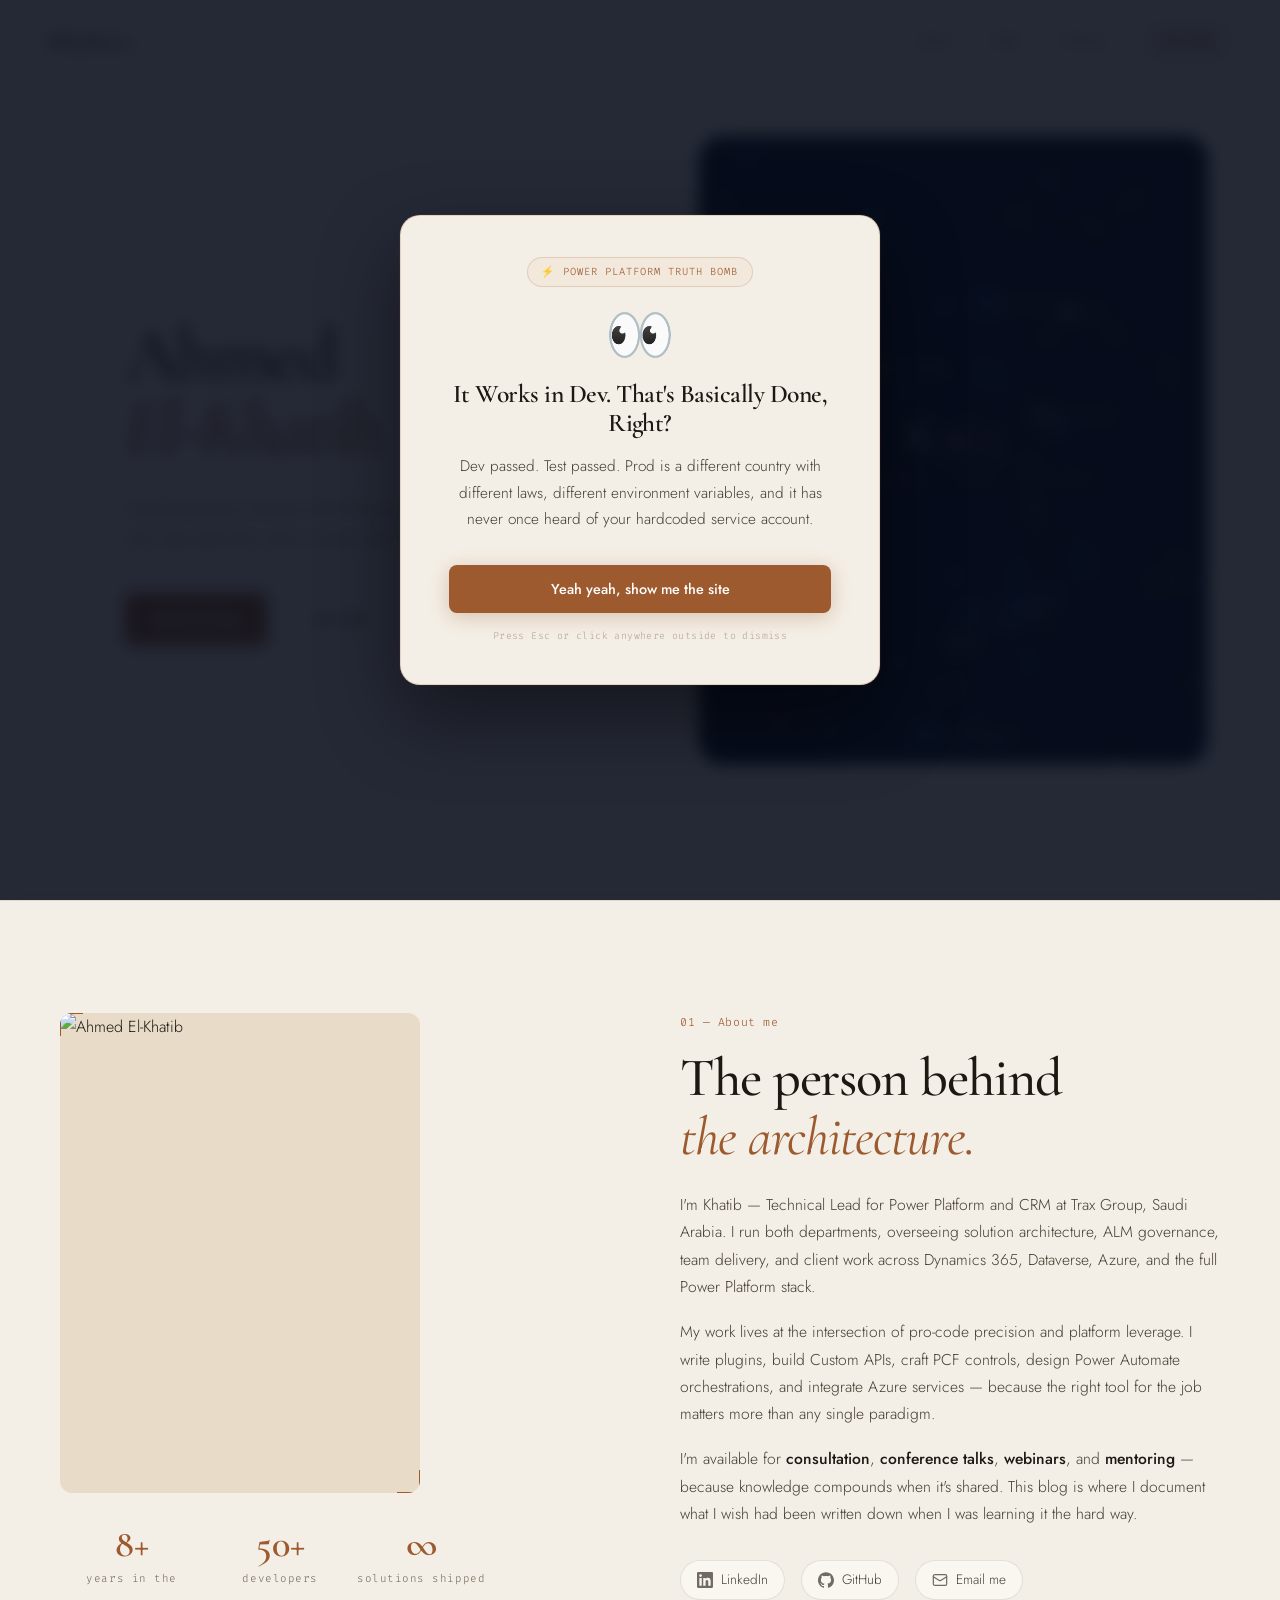
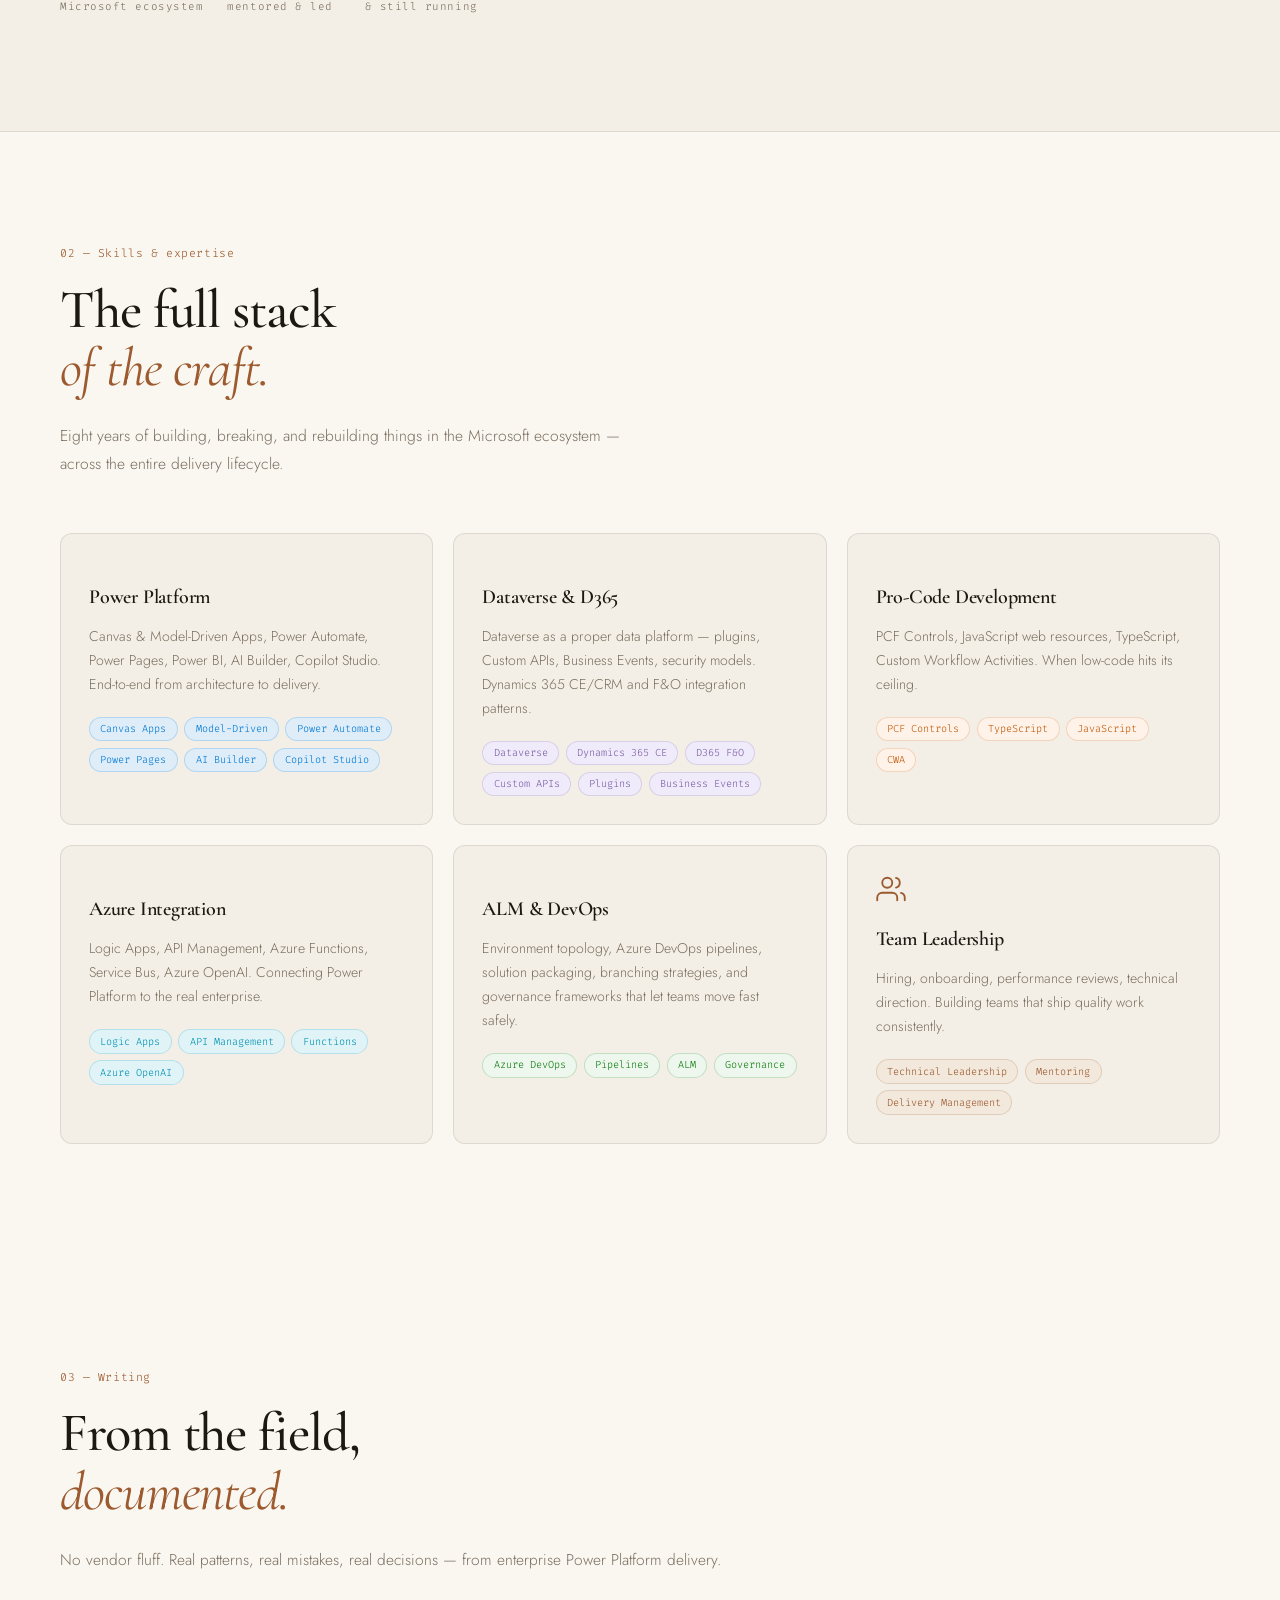
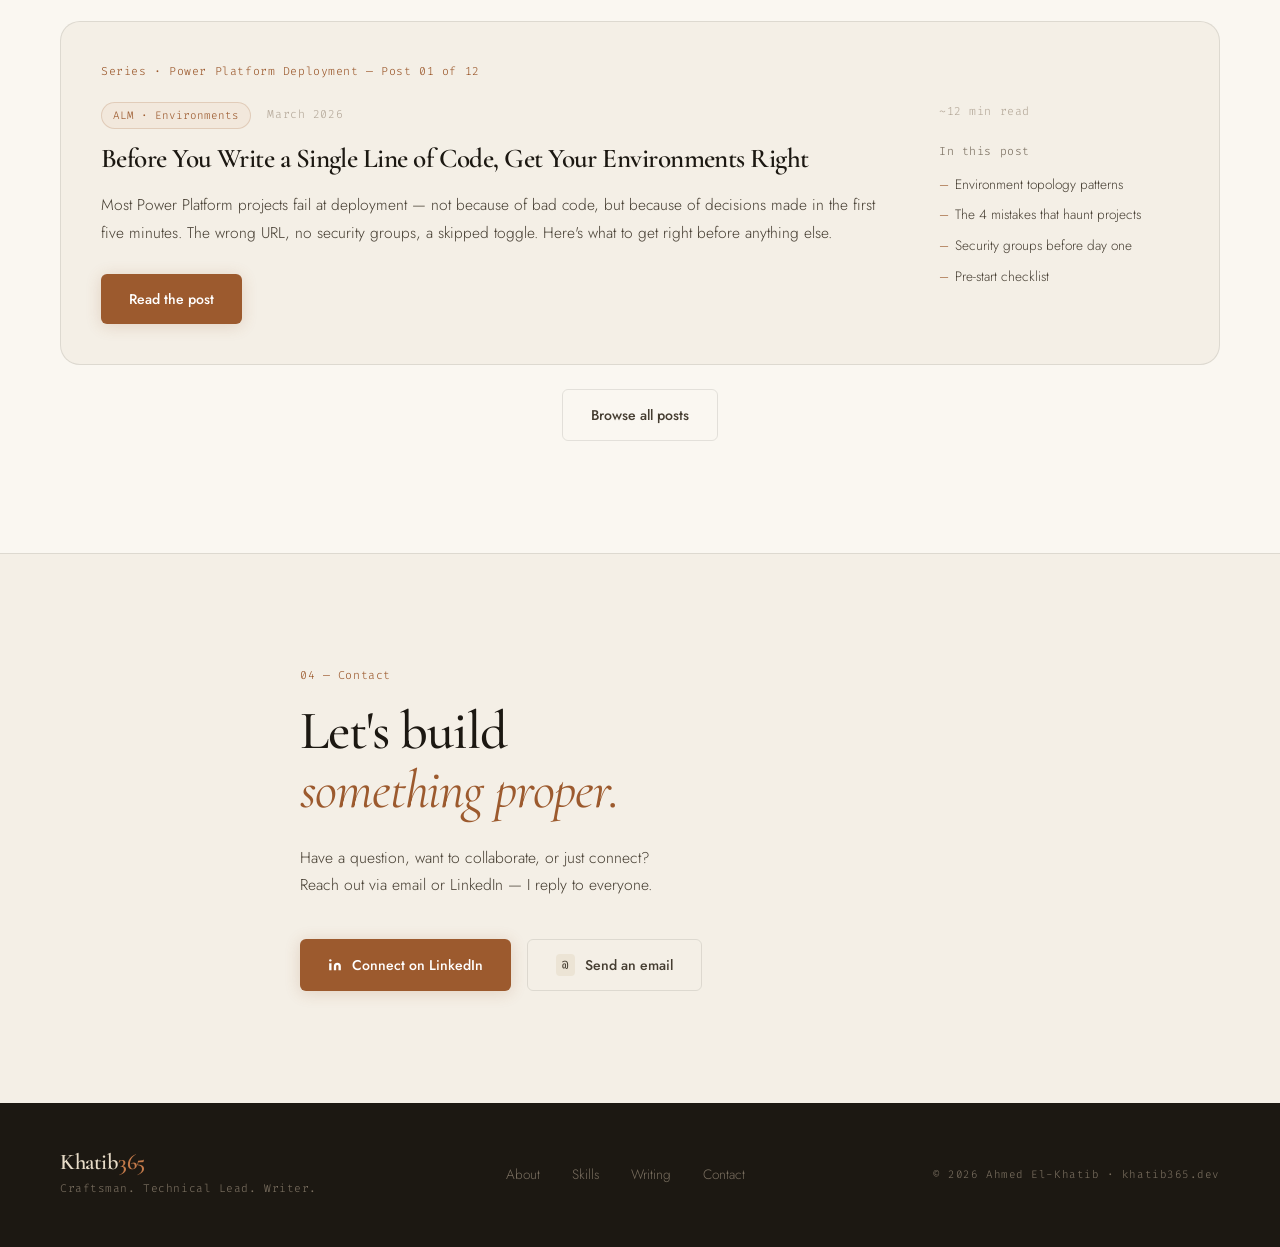
==== index.html @ d390538f "Add OG thumbnail meta tags and upgrade skill card icons to Simple Icons - Added Open Graph and Twitt" ====
<!DOCTYPE html>
<html lang="en">
<head>
  <meta charset="UTF-8" />
  <meta name="viewport" content="width=device-width, initial-scale=1.0" />
  <meta name="description" content="Khatib365 — Ahmed El-Khatib. Power Platform Technical Lead, consultant, conference speaker, and Microsoft ecosystem specialist." />
  <title>Khatib365 — Ahmed El-Khatib</title>
  <link rel="preconnect" href="https://fonts.googleapis.com" />
  <link rel="preconnect" href="https://fonts.gstatic.com" crossorigin />
  <link href="https://fonts.googleapis.com/css2?family=Cormorant+Garamond:ital,wght@0,400;0,500;0,600;1,400;1,600&family=Jost:wght@300;400;500&family=Fira+Code:wght@400;500&display=swap" rel="stylesheet" />
  <link rel="stylesheet" href="css/style.css" />
  <link rel="icon" type="image/svg+xml" href="assets/favicon.svg" />
  <!-- Simple Icons font for skill card icons -->
  <link rel="stylesheet" href="https://cdn.jsdelivr.net/npm/simple-icons-font@13/font/simple-icons.min.css" />
  <!-- Open Graph / Social share thumbnail -->
  <meta property="og:title" content="Khatib365 — Ahmed El-Khatib" />
  <meta property="og:description" content="Power Platform Technical Lead, consultant, conference speaker, and Microsoft ecosystem specialist." />
  <meta property="og:image" content="https://ahmedelkhatib7.github.io/assets/thumbnail.png" />
  <meta property="og:url" content="https://ahmedelkhatib7.github.io" />
  <meta property="og:type" content="website" />
  <meta name="twitter:card" content="summary_large_image" />
  <meta name="twitter:image" content="https://ahmedelkhatib7.github.io/assets/thumbnail.png" />
</head>
<body>

  <!-- ═══ NAV ═══ -->
  <nav class="nav" id="nav">
    <a href="#hero" class="nav-brand">
      <span class="brand-khatib">Khatib</span><span class="brand-365">365</span>
    </a>
    <button class="nav-toggle" id="navToggle" aria-label="Toggle menu">
      <span></span><span></span><span></span>
    </button>
    <div class="nav-links" id="navLinks">
      <a href="#about"   class="nav-link">About</a>
      <a href="#skills"  class="nav-link">Skills</a>
      <a href="blog/index.html" class="nav-link">Writing</a>
      <a href="#contact" class="nav-link nav-link--cta">Let's talk</a>
    </div>
  </nav>

  <!-- ═══ HERO — split layout ═══ -->
  <section class="hero" id="hero">

    <!-- LEFT: warm parchment text panel -->
    <div class="hero-left">
      <div class="hero-left-inner">
        <h1 class="hero-name">Ahmed<br /><em>El-Khatib.</em></h1>
        <p class="hero-tagline">
          I build enterprise solutions that hold up under pressure —<br />
          and I document the craft so others don't have to guess.
        </p>
        <div class="hero-ctas">
          <a href="blog/index.html" class="btn btn-primary">Read the blog</a>
          <a href="#contact" class="btn btn-secondary">Let's talk</a>
        </div>
      </div>
      <div class="hero-scroll-hint code">scroll to explore ↓</div>
    </div>

    <!-- RIGHT: dark canvas panel -->
    <div class="hero-right">
      <canvas id="particleCanvas" aria-hidden="true"></canvas>
      <div class="hero-canvas-overlay">
        <div class="hco-brand">
          <span class="hco-k">K</span><span class="hco-365">365</span>
        </div>
        <div class="hco-stack code">Power Platform · Azure · Dataverse</div>
      </div>
    </div>

  </section>

  <!-- ═══ ABOUT ═══ -->
  <section class="about" id="about">
    <div class="section-container">
      <div class="about-photo-col">
        <div class="photo-frame">
          <img src="assets/photo.jpg" alt="Ahmed El-Khatib" />
          <div class="photo-frame-corner photo-frame-corner--tl"></div>
          <div class="photo-frame-corner photo-frame-corner--br"></div>
        </div>
        <div class="about-quick-facts">
          <div class="quick-fact">
            <span class="qf-num">8+</span>
            <span class="qf-label code">years in the<br />Microsoft ecosystem</span>
          </div>
          <div class="quick-fact">
            <span class="qf-num">50+</span>
            <span class="qf-label code">developers<br />mentored &amp; led</span>
          </div>
          <div class="quick-fact">
            <span class="qf-num">∞</span>
            <span class="qf-label code">solutions shipped<br />&amp; still running</span>
          </div>
        </div>
      </div>

      <div class="about-content">
        <p class="section-eyebrow code">01 — About me</p>
        <h2 class="section-title">The person behind<br /><em>the architecture.</em></h2>

        <div class="about-body">
          <p>
            I'm Khatib — Technical Lead for Power Platform and CRM at Trax Group, Saudi Arabia.
            I run both departments, overseeing solution architecture, ALM governance, team delivery,
            and client work across Dynamics 365, Dataverse, Azure, and the full Power Platform stack.
          </p>
          <p>
            My work lives at the intersection of pro-code precision and platform leverage.
            I write plugins, build Custom APIs, craft PCF controls, design Power Automate
            orchestrations, and integrate Azure services — because the right tool for the job
            matters more than any single paradigm.
          </p>
          <p>
            I'm available for <strong>consultation</strong>, <strong>conference talks</strong>,
            <strong>webinars</strong>, and <strong>mentoring</strong> — because knowledge compounds
            when it's shared. This blog is where I document what I wish had been written down
            when I was learning it the hard way.
          </p>
        </div>

        <div class="about-links">
          <a href="https://linkedin.com/in/ahmed-el-khatib" class="about-link" target="_blank" rel="noopener noreferrer">
            <span class="about-link-icon">
              <!-- LinkedIn official mark -->
              <svg viewBox="0 0 24 24" width="16" height="16" fill="currentColor"><path d="M20.447 20.452h-3.554v-5.569c0-1.328-.027-3.037-1.852-3.037-1.853 0-2.136 1.445-2.136 2.939v5.667H9.351V9h3.414v1.561h.046c.477-.9 1.637-1.85 3.37-1.85 3.601 0 4.267 2.37 4.267 5.455v6.286zM5.337 7.433a2.062 2.062 0 0 1-2.063-2.065 2.064 2.064 0 1 1 2.063 2.065zm1.782 13.019H3.555V9h3.564v11.452zM22.225 0H1.771C.792 0 0 .774 0 1.729v20.542C0 23.227.792 24 1.771 24h20.451C23.2 24 24 23.227 24 22.271V1.729C24 .774 23.2 0 22.222 0h.003z"/></svg>
            </span>LinkedIn
          </a>
          <a href="https://github.com/ahmedelkhatib7" class="about-link" target="_blank" rel="noopener noreferrer">
            <span class="about-link-icon">
              <!-- GitHub mark -->
              <svg viewBox="0 0 24 24" width="16" height="16" fill="currentColor"><path d="M12 .297c-6.63 0-12 5.373-12 12 0 5.303 3.438 9.8 8.205 11.385.6.113.82-.258.82-.577 0-.285-.01-1.04-.015-2.04-3.338.724-4.042-1.61-4.042-1.61C4.422 18.07 3.633 17.7 3.633 17.7c-1.087-.744.084-.729.084-.729 1.205.084 1.838 1.236 1.838 1.236 1.07 1.835 2.809 1.305 3.495.998.108-.776.417-1.305.76-1.605-2.665-.3-5.466-1.332-5.466-5.93 0-1.31.465-2.38 1.235-3.22-.135-.303-.54-1.523.105-3.176 0 0 1.005-.322 3.3 1.23.96-.267 1.98-.399 3-.405 1.02.006 2.04.138 3 .405 2.28-1.552 3.285-1.23 3.285-1.23.645 1.653.24 2.873.12 3.176.765.84 1.23 1.91 1.23 3.22 0 4.61-2.805 5.625-5.475 5.92.42.36.81 1.096.81 2.22 0 1.606-.015 2.896-.015 3.286 0 .315.21.69.825.57C20.565 22.092 24 17.592 24 12.297c0-6.627-5.373-12-12-12"/></svg>
            </span>GitHub
          </a>
          <a href="mailto:ahmedelkhatib30@gmail.com" class="about-link">
            <span class="about-link-icon">
              <!-- Email envelope -->
              <svg viewBox="0 0 24 24" width="16" height="16" fill="none" stroke="currentColor" stroke-width="1.8" stroke-linecap="round" stroke-linejoin="round"><rect x="2" y="4" width="20" height="16" rx="2"/><path d="m22 7-8.97 5.7a1.94 1.94 0 0 1-2.06 0L2 7"/></svg>
            </span>Email me
          </a>
        </div>
      </div>
    </div>
  </section>

  <!-- ═══ SKILLS ═══ -->
  <section class="skills" id="skills">
    <div class="section-container section-container--full">
      <div class="skills-header">
        <p class="section-eyebrow code">02 — Skills &amp; expertise</p>
        <h2 class="section-title">The full stack<br /><em>of the craft.</em></h2>
        <p class="skills-intro">
          Eight years of building, breaking, and rebuilding things in the Microsoft ecosystem
          — across the entire delivery lifecycle.
        </p>
      </div>

      <div class="skills-grid">

        <div class="skill-card skill-card--large skill-card--pp">
          <div class="skill-card-icon">
            <i class="si si-microsoftpowerplatform skill-svg-icon"></i>
          </div>
          <h3 class="skill-card-title">Power Platform</h3>
          <p class="skill-card-body">Canvas &amp; Model-Driven Apps, Power Automate, Power Pages, Power BI, AI Builder, Copilot Studio. End-to-end from architecture to delivery.</p>
          <ul class="skill-tags">
            <li>Canvas Apps</li><li>Model-Driven</li><li>Power Automate</li>
            <li>Power Pages</li><li>AI Builder</li><li>Copilot Studio</li>
          </ul>
        </div>

        <div class="skill-card skill-card--large skill-card--dv">
          <div class="skill-card-icon">
            <i class="si si-microsoftdynamics365 skill-svg-icon"></i>
          </div>
          <h3 class="skill-card-title">Dataverse &amp; D365</h3>
          <p class="skill-card-body">Dataverse as a proper data platform — plugins, Custom APIs, Business Events, security models. Dynamics 365 CE/CRM and F&amp;O integration patterns.</p>
          <ul class="skill-tags">
            <li>Dataverse</li><li>Dynamics 365 CE</li><li>D365 F&amp;O</li>
            <li>Custom APIs</li><li>Plugins</li><li>Business Events</li>
          </ul>
        </div>

        <div class="skill-card skill-card--code">
          <div class="skill-card-icon">
            <i class="si si-typescript skill-svg-icon"></i>
          </div>
          <h3 class="skill-card-title">Pro-Code Development</h3>
          <p class="skill-card-body">PCF Controls, JavaScript web resources, TypeScript, Custom Workflow Activities. When low-code hits its ceiling.</p>
          <ul class="skill-tags">
            <li>PCF Controls</li><li>TypeScript</li><li>JavaScript</li><li>CWA</li>
          </ul>
        </div>

        <div class="skill-card skill-card--az">
          <div class="skill-card-icon">
            <i class="si si-microsoftazure skill-svg-icon"></i>
          </div>
          <h3 class="skill-card-title">Azure Integration</h3>
          <p class="skill-card-body">Logic Apps, API Management, Azure Functions, Service Bus, Azure OpenAI. Connecting Power Platform to the real enterprise.</p>
          <ul class="skill-tags">
            <li>Logic Apps</li><li>API Management</li><li>Functions</li><li>Azure OpenAI</li>
          </ul>
        </div>

        <div class="skill-card skill-card--alm">
          <div class="skill-card-icon">
            <i class="si si-azuredevops skill-svg-icon"></i>
          </div>
          <h3 class="skill-card-title">ALM &amp; DevOps</h3>
          <p class="skill-card-body">Environment topology, Azure DevOps pipelines, solution packaging, branching strategies, and governance frameworks that let teams move fast safely.</p>
          <ul class="skill-tags">
            <li>Azure DevOps</li><li>Pipelines</li><li>ALM</li><li>Governance</li>
          </ul>
        </div>

        <div class="skill-card skill-card--lead">
          <div class="skill-card-icon">
            <svg class="skill-svg-icon" viewBox="0 0 24 24" fill="none" stroke="currentColor" stroke-width="1.5" stroke-linecap="round" stroke-linejoin="round">
              <path d="M17 21v-2a4 4 0 0 0-4-4H5a4 4 0 0 0-4 4v2"/>
              <circle cx="9" cy="7" r="4"/>
              <path d="M23 21v-2a4 4 0 0 0-3-3.87"/><path d="M16 3.13a4 4 0 0 1 0 7.75"/>
            </svg>
          </div>
          <h3 class="skill-card-title">Team Leadership</h3>
          <p class="skill-card-body">Hiring, onboarding, performance reviews, technical direction. Building teams that ship quality work consistently.</p>
          <ul class="skill-tags">
            <li>Technical Leadership</li><li>Mentoring</li><li>Delivery Management</li>
          </ul>
        </div>

      </div>
    </div>
  </section>

  <!-- ═══ BLOG ═══ -->
  <section class="blog" id="blog">
    <div class="section-container section-container--full">
      <div class="blog-header">
        <p class="section-eyebrow code">03 — Writing</p>
        <h2 class="section-title">From the field,<br /><em>documented.</em></h2>
        <p class="blog-intro">
          No vendor fluff. Real patterns, real mistakes, real decisions — from enterprise Power Platform delivery.
        </p>
      </div>

      <article class="blog-featured">
        <div class="blog-featured-label code">Series · Power Platform Deployment — Post 01 of 12</div>
        <div class="blog-featured-inner">
          <div class="blog-featured-content">
            <div class="blog-post-meta">
              <span class="blog-tag">ALM · Environments</span>
              <span class="blog-date code">March 2026</span>
            </div>
            <h3 class="blog-featured-title">
              <a href="blog/post1-environment-strategy.html" style="color:inherit;text-decoration:none;transition:color 0.2s;" onmouseover="this.style.color='var(--copper)'" onmouseout="this.style.color='inherit'">
                Before You Write a Single Line of Code, Get Your Environments Right
              </a>
            </h3>
            <p class="blog-featured-body">
              Most Power Platform projects fail at deployment — not because of bad code, but because
              of decisions made in the first five minutes. The wrong URL, no security groups, a skipped
              toggle. Here's what to get right before anything else.
            </p>
            <a href="blog/post1-environment-strategy.html" class="btn btn-primary">Read the post</a>
          </div>
          <div class="blog-featured-aside">
            <div class="blog-reading-time code">~12 min read</div>
            <div class="blog-topics">
              <p class="blog-topics-label code">In this post</p>
              <ul>
                <li>Environment topology patterns</li>
                <li>The 4 mistakes that haunt projects</li>
                <li>Security groups before day one</li>
                <li>Pre-start checklist</li>
              </ul>
            </div>
          </div>
        </div>
      </article>

      <div class="blog-footer">
        <a href="blog/index.html" class="btn btn-secondary">Browse all posts</a>
      </div>
    </div>
  </section>

  <!-- ═══ CONTACT ═══ -->
  <section class="contact" id="contact">
    <div class="contact-container">
      <div class="contact-header">
        <p class="section-eyebrow code">04 — Contact</p>
        <h2 class="section-title">Let's build<br /><em>something proper.</em></h2>
        <p class="contact-body">
          Have a question, want to collaborate, or just connect?
          Reach out via email or LinkedIn — I reply to everyone.
        </p>
        <div class="contact-ctas">
          <a href="https://linkedin.com/in/ahmed-el-khatib" class="btn btn-primary contact-btn" target="_blank" rel="noopener noreferrer">
            <svg viewBox="0 0 24 24" fill="currentColor" width="14" height="14"><path d="M16 8a6 6 0 0 1 6 6v7h-4v-7a2 2 0 0 0-4 0v7h-4v-7a6 6 0 0 1 6-6z"/><rect x="2" y="9" width="4" height="12"/><circle cx="4" cy="4" r="2"/></svg>
            Connect on LinkedIn
          </a>
          <a href="mailto:ahmedelkhatib30@gmail.com" class="btn btn-secondary contact-btn">
            <span class="contact-btn-icon code">@</span> Send an email
          </a>
        </div>
      </div>

    </div>
  </section>

  <!-- ═══ FOOTER ═══ -->
  <footer class="footer">
    <div class="footer-inner">
      <div class="footer-brand">
        <a href="#hero" class="nav-brand">
          <span class="brand-khatib">Khatib</span><span class="brand-365">365</span>
        </a>
        <p class="footer-tagline code">Craftsman. Technical Lead. Writer.</p>
      </div>
      <div class="footer-links">
        <a href="#about">About</a>
        <a href="#skills">Skills</a>
        <a href="blog/index.html">Writing</a>
        <a href="#contact">Contact</a>
      </div>
      <div class="footer-copy code">© 2026 Ahmed El-Khatib · khatib365.dev</div>
    </div>
  </footer>

  <!-- ═══ SARCASTIC MODAL ═══ -->
  <div class="sardonic-modal" id="sardonicModal" role="dialog" aria-modal="true" aria-labelledby="sardonicTitle">
    <div class="sardonic-backdrop" id="sardonicBackdrop"></div>
    <div class="sardonic-card">
      <div class="sardonic-badge">⚡ Power Platform Truth Bomb</div>
      <div class="sardonic-emoji" id="sardonicEmoji"></div>
      <h2 class="sardonic-title" id="sardonicTitle"></h2>
      <p class="sardonic-body" id="sardonicBody"></p>
      <button class="sardonic-btn" id="sardonicDismiss">Yeah yeah, show me the site</button>
      <p class="sardonic-hint">Press Esc or click anywhere outside to dismiss</p>
    </div>
  </div>

  <script src="js/main.js"></script>
</body>
</html>
---- css/style.css ----
/* ═══════════════════════════════════════════════════════
   KHATIB365 — Ahmed El-Khatib Portfolio
   Aesthetic: Warm craftsman · earthy · leather & wood · editorial serif
   ═══════════════════════════════════════════════════════ */

:root {
  /* Palette — warm parchment & earth */
  --parchment:   #f4efe6;
  --parchment-d: #ece4d5;
  --canvas:      #faf7f1;
  --sand:        #e8dcc8;
  --ink:         #1c1812;
  --ink-soft:    #453d31;
  --ink-mid:     #7a6f60;
  --ink-light:   #b5a99a;

  /* Accent — warm copper / burnt sienna */
  --copper:      #9c5a2e;
  --copper-light:#c47a4a;
  --copper-pale: #f2e8dc;
  --copper-rule: rgba(156,90,46,0.2);

  /* Borders */
  --rule:        rgba(28,24,18,0.1);
  --rule-light:  rgba(28,24,18,0.06);

  /* Type */
  --serif:  'Cormorant Garamond', 'Georgia', serif;
  --sans:   'Jost', system-ui, sans-serif;
  --mono:   'Fira Code', 'Courier New', monospace;

  /* Spacing & shape */
  --r-sm:  6px;
  --r-md:  12px;
  --r-lg:  20px;
  --max-w: 1160px;
}

/* ── RESET ── */
*, *::before, *::after { box-sizing: border-box; margin: 0; padding: 0; }
html { scroll-behavior: smooth; font-size: 16px; }
body {
  background: var(--canvas);
  color: var(--ink);
  font-family: var(--sans);
  font-weight: 300;
  line-height: 1.75;
  -webkit-font-smoothing: antialiased;
  overflow-x: hidden;
}
img { display: block; max-width: 100%; }
a { color: inherit; text-decoration: none; }

.code {
  font-family: var(--mono);
  font-size: 0.72rem;
  letter-spacing: 0.05em;
}

/* ═══════════════════ NAV ═══════════════════ */
.nav {
  position: fixed; top: 0; left: 0; right: 0; z-index: 200;
  display: flex; align-items: center; justify-content: space-between;
  padding: 1.3rem 3rem;
  background: rgba(250,247,241,0.9);
  backdrop-filter: blur(20px) saturate(1.2);
  border-bottom: 1px solid var(--rule-light);
  transition: padding 0.3s ease, box-shadow 0.3s ease;
}
.nav.scrolled {
  padding: 0.85rem 3rem;
  box-shadow: 0 2px 24px rgba(28,24,18,0.07);
}

.nav-brand {
  font-family: var(--serif);
  font-size: 1.4rem;
  font-weight: 600;
  letter-spacing: -0.02em;
  line-height: 1;
}
.brand-khatib { color: var(--ink); }
.brand-365    { color: var(--copper); }

.nav-links {
  display: flex; align-items: center; gap: 2.5rem;
}
.nav-link {
  font-size: 0.85rem; font-weight: 400;
  color: var(--ink-mid);
  transition: color 0.2s;
  position: relative;
}
.nav-link:hover { color: var(--ink); }
.nav-link::after {
  content: ''; position: absolute;
  bottom: -2px; left: 0; right: 0; height: 1px;
  background: var(--copper);
  transform: scaleX(0); transform-origin: left;
  transition: transform 0.22s ease;
}
.nav-link:hover::after { transform: scaleX(1); }
.nav-link--cta {
  color: var(--copper); font-weight: 500;
  background: var(--copper-pale);
  border: 1px solid var(--copper-rule);
  border-radius: 100px;
  padding: 0.45rem 1.1rem;
}
.nav-link--cta::after { display: none; }
.nav-link--cta:hover {
  background: var(--copper);
  color: #fff;
  border-color: var(--copper);
}

.nav-toggle {
  display: none; flex-direction: column; gap: 5px;
  background: none; border: none; cursor: pointer; padding: 4px;
}
.nav-toggle span {
  display: block; width: 22px; height: 1.5px;
  background: var(--ink); border-radius: 2px;
  transition: all 0.25s;
}

/* ═══════════════════ BUTTONS ═══════════════════ */
.btn {
  display: inline-flex; align-items: center; gap: 0.5rem;
  padding: 0.8rem 1.75rem;
  border-radius: var(--r-sm);
  font-family: var(--sans); font-size: 0.88rem; font-weight: 500;
  cursor: pointer; border: none; outline: none;
  transition: all 0.22s ease;
  text-decoration: none;
}
.btn-primary {
  background: var(--copper); color: #fff;
  box-shadow: 0 2px 16px rgba(156,90,46,0.2);
}
.btn-primary:hover {
  background: #875024;
  transform: translateY(-2px);
  box-shadow: 0 6px 28px rgba(156,90,46,0.3);
}
.btn-secondary {
  background: transparent; color: var(--ink-soft);
  border: 1px solid var(--rule);
}
.btn-secondary:hover {
  background: var(--parchment);
  border-color: var(--ink-light);
  transform: translateY(-1px);
}

/* ═══════════════════ SECTION COMMONS ═══════════════════ */
section { padding: 7rem 3rem; }

.section-container {
  max-width: var(--max-w); margin: 0 auto;
  display: grid; grid-template-columns: 1fr 1fr;
  gap: 5rem; align-items: start;
}
.section-container--full {
  display: block;
  max-width: var(--max-w); margin: 0 auto;
}

.section-eyebrow {
  color: var(--copper); display: block; margin-bottom: 1rem;
}
.section-title {
  font-family: var(--serif);
  font-size: clamp(2.2rem, 4.5vw, 3.4rem);
  font-weight: 500;
  line-height: 1.08;
  letter-spacing: -0.02em;
  color: var(--ink);
  margin-bottom: 1.5rem;
}
.section-title em {
  font-style: italic; color: var(--copper); font-weight: 400;
}

/* ═══════════════════ HERO — split layout ═══════════════════ */
.hero {
  min-height: 100vh;
  display: grid;
  grid-template-columns: 55% 45%;
  position: relative; overflow: hidden;
}

/* LEFT: warm parchment panel */
.hero-left {
  background: var(--canvas);
  display: flex; flex-direction: column;
  justify-content: center;
  padding: 9rem 4rem 5rem clamp(2rem, 6vw, 6rem);
  position: relative; z-index: 1;
}
.hero-left-inner { max-width: 540px; }

.hero-name {
  font-family: var(--serif);
  font-size: clamp(3.2rem, 6vw, 6rem);
  font-weight: 500;
  line-height: 0.95;
  letter-spacing: -0.03em;
  color: var(--ink);
  margin-bottom: 1.75rem;
}
.hero-name em { font-style: italic; color: var(--copper); }

.hero-tagline {
  font-size: 1.05rem; font-weight: 300;
  color: var(--ink-soft); max-width: 460px;
  margin-bottom: 2.5rem; line-height: 1.8;
}

.hero-ctas { display: flex; gap: 1rem; flex-wrap: wrap; }

.hero-scroll-hint {
  position: absolute; bottom: 2.5rem; left: clamp(2rem, 6vw, 6rem);
  color: var(--ink-light); z-index: 1;
  animation: bob 3s ease-in-out infinite;
}
@keyframes bob {
  0%,100% { transform: translateY(0); }
  50%      { transform: translateY(-6px); }
}

/* RIGHT: dark canvas panel */
.hero-right {
  background: #070d1c;
  position: relative; overflow: hidden;
  border-radius: 1.5rem;
  margin: 1.5rem 1.5rem 1.5rem 0;
}

#particleCanvas {
  position: absolute; inset: 0;
  width: 100%; height: 100%;
  display: block;
}

/* Centered K365 overlay on canvas */
.hero-canvas-overlay {
  position: absolute; inset: 0;
  display: flex; flex-direction: column;
  align-items: center; justify-content: center;
  z-index: 2; pointer-events: none;
}
.hco-brand {
  font-family: var(--serif);
  font-size: 3.2rem; font-weight: 600; line-height: 1;
  margin-bottom: 0.5rem;
}
.hco-k   { color: rgba(232,220,200,0.55); }
.hco-365 { color: rgba(196,122,74,0.65); }
.hco-stack {
  font-size: 0.68rem; letter-spacing: 0.12em;
  color: rgba(181,169,154,0.4);
  text-transform: uppercase;
}

/* ═══════════════════ ABOUT ═══════════════════ */
.about {
  background: var(--parchment);
  border-top: 1px solid var(--rule);
  border-bottom: 1px solid var(--rule);
}

/* Photo */
.photo-frame {
  position: relative;
  width: 100%; max-width: 360px;
  aspect-ratio: 3 / 4;
  background: var(--sand);
  border-radius: var(--r-md);
  overflow: hidden;
}
.photo-frame img {
  width: 100%; height: 100%; object-fit: cover;
}
.photo-placeholder {
  width: 100%; height: 100%;
  display: flex; flex-direction: column;
  align-items: center; justify-content: center; gap: 1rem;
}
.photo-initials {
  font-family: var(--serif); font-size: 4rem; font-weight: 600;
  color: var(--copper); opacity: 0.6;
}
.photo-hint { color: var(--ink-light); }
.photo-frame-corner {
  position: absolute; width: 24px; height: 24px;
  border-color: var(--copper);
  border-style: solid;
}
.photo-frame-corner--tl { top: -1px; left: -1px; border-width: 2px 0 0 2px; border-radius: var(--r-sm) 0 0 0; }
.photo-frame-corner--br { bottom: -1px; right: -1px; border-width: 0 2px 2px 0; border-radius: 0 0 var(--r-sm) 0; }

.about-quick-facts {
  display: flex; gap: 1.5rem; margin-top: 2rem;
}
.quick-fact { text-align: center; }
.qf-num {
  display: block;
  font-family: var(--serif); font-size: 2.4rem; font-weight: 600;
  color: var(--copper); line-height: 1;
}
.qf-label { color: var(--ink-mid); font-size: 0.68rem; line-height: 1.5; }

/* Text side */
.about-body p {
  color: var(--ink-soft); margin-bottom: 1.1rem;
  font-size: 0.98rem; max-width: 560px;
}
.about-body p strong { color: var(--ink); font-weight: 500; }
.about-quote {
  margin: 2rem 0;
  padding: 1.25rem 1.5rem;
  border-left: 3px solid var(--copper);
  background: var(--copper-pale);
  border-radius: 0 var(--r-md) var(--r-md) 0;
  font-family: var(--serif); font-style: italic;
  font-size: 1.1rem; color: var(--ink-soft); line-height: 1.6;
}
.about-links { display: flex; gap: 1rem; margin-top: 2rem; flex-wrap: wrap; }
.about-link {
  display: inline-flex; align-items: center; gap: 0.5rem;
  font-size: 0.85rem; color: var(--ink-soft);
  background: var(--canvas); border: 1px solid var(--rule);
  border-radius: 100px; padding: 0.45rem 1rem;
  transition: all 0.2s;
}
.about-link:hover { border-color: var(--copper); color: var(--copper); }
.about-link-icon {
  display: flex; align-items: center;
  flex-shrink: 0; opacity: 0.75;
  transition: opacity 0.2s;
}
.about-link:hover .about-link-icon { opacity: 1; }

/* ═══════════════════ SKILLS ═══════════════════ */
.skills { background: var(--canvas); }
.skills-header { margin-bottom: 3.5rem; max-width: 600px; }
.skills-intro { color: var(--ink-mid); font-size: 0.98rem; }

.skills-grid {
  display: grid;
  grid-template-columns: repeat(3, 1fr);
  gap: 1.25rem;
}

/* Base card — color variables overridden per variant */
.skill-card {
  --cc: var(--copper);
  --cl: var(--copper-pale);
  background: var(--parchment);
  border: 1px solid var(--rule);
  border-radius: var(--r-md);
  padding: 1.75rem;
  transition: all 0.28s ease;
  position: relative; overflow: hidden;
}
/* Colored top stripe */
.skill-card::before {
  content: '';
  position: absolute; top: 0; left: 0; right: 0; height: 3px;
  background: var(--cc);
  border-radius: var(--r-md) var(--r-md) 0 0;
  opacity: 0; transition: opacity 0.28s;
}
.skill-card:hover {
  background: var(--parchment-d);
  border-color: color-mix(in srgb, var(--cc) 35%, transparent);
  transform: translateY(-4px);
  box-shadow: 0 12px 36px rgba(28,24,18,0.09);
}
.skill-card:hover::before { opacity: 1; }
.skill-card--large { grid-column: span 1; }

/* Per-card color themes */
.skill-card--pp   { --cc: #0078d4; --cl: #deedf8; }
.skill-card--dv   { --cc: #7b5ea7; --cl: #f0ebfa; }
.skill-card--code { --cc: #c25a0b; --cl: #fff2e8; }
.skill-card--az   { --cc: #0091b2; --cl: #e0f4f8; }
.skill-card--alm  { --cc: #107c10; --cl: #edf7ed; }
.skill-card--lead { --cc: #9c5a2e; --cl: #f2e8dc; }

.skill-card-icon { margin-bottom: 1.1rem; line-height: 1; }
.skill-svg-icon  { width: 28px; height: 28px; color: var(--cc); display: block; }
i.skill-svg-icon { width: auto; height: auto; font-size: 28px; line-height: 1; }

.skill-card-title {
  font-family: var(--serif); font-size: 1.25rem; font-weight: 600;
  color: var(--ink); margin-bottom: 0.65rem; letter-spacing: -0.01em;
}
.skill-card-body {
  font-size: 0.88rem; color: var(--ink-mid);
  margin-bottom: 1.25rem; line-height: 1.7;
}
.skill-tags { list-style: none; display: flex; flex-wrap: wrap; gap: 0.4rem; }
.skill-tags li {
  font-family: var(--mono); font-size: 0.64rem;
  color: var(--cc);
  background: var(--cl);
  border: 1px solid color-mix(in srgb, var(--cc) 20%, transparent);
  border-radius: 100px; padding: 0.15rem 0.65rem;
}

/* ═══════════════════ PROJECTS ═══════════════════ */
.projects {
  background: var(--parchment);
  border-top: 1px solid var(--rule);
  border-bottom: 1px solid var(--rule);
}
.projects-header { margin-bottom: 3.5rem; }

/* Featured */
.project-card--featured {
  position: relative;
  background: var(--canvas);
  border: 1px solid var(--rule);
  border-radius: var(--r-lg);
  padding: 2.75rem;
  margin-bottom: 1.5rem;
  overflow: hidden;
}
.project-card-accent {
  position: absolute; top: 0; left: 0;
  width: 4px; height: 100%;
  background: var(--copper);
  border-radius: var(--r-sm) 0 0 var(--r-sm);
}
.project-card-inner { padding-left: 1rem; }
.project-meta {
  display: flex; align-items: center; gap: 1rem;
  margin-bottom: 0.85rem;
}
.project-tag {
  font-family: var(--mono); font-size: 0.68rem;
  color: var(--copper); background: var(--copper-pale);
  border: 1px solid var(--copper-rule);
  border-radius: 100px; padding: 0.2rem 0.7rem;
}
.project-year { color: var(--ink-light); }
.project-title {
  font-family: var(--serif); font-size: 1.75rem; font-weight: 600;
  color: var(--ink); letter-spacing: -0.02em; margin-bottom: 1rem;
}
.project-body {
  font-size: 0.97rem; color: var(--ink-soft);
  max-width: 680px; margin-bottom: 1.75rem; line-height: 1.75;
}
.project-outcomes { display: flex; flex-direction: column; gap: 0.5rem; }
.outcome {
  display: flex; align-items: baseline; gap: 1rem;
  font-size: 0.85rem;
}
.outcome-label { color: var(--copper); min-width: 48px; }
.outcome-value { color: var(--ink-soft); }

/* Project grid */
.projects-grid {
  display: grid; grid-template-columns: repeat(2, 1fr);
  gap: 1.25rem;
}
.project-card {
  background: var(--canvas);
  border: 1px solid var(--rule);
  border-radius: var(--r-md);
  padding: 1.75rem;
  transition: all 0.25s;
}
.project-card:hover {
  border-color: var(--copper-rule);
  transform: translateY(-3px);
  box-shadow: 0 8px 32px rgba(28,24,18,0.07);
}
.project-card .project-title {
  font-size: 1.15rem; margin-bottom: 0.65rem;
}
.project-card .project-body {
  font-size: 0.88rem; margin-bottom: 1.25rem;
}

/* ═══════════════════ BLOG ═══════════════════ */
.blog { background: var(--canvas); }
.blog-header { margin-bottom: 3rem; }
.blog-intro { color: var(--ink-mid); font-size: 0.97rem; }

/* Featured */
.blog-featured {
  background: var(--parchment);
  border: 1px solid var(--rule);
  border-radius: var(--r-lg);
  padding: 2.5rem;
  margin-bottom: 1.5rem; position: relative;
}
.blog-featured-label {
  color: var(--copper); margin-bottom: 1.25rem; display: block;
}
.blog-featured-inner {
  display: grid; grid-template-columns: 1fr 240px;
  gap: 3rem; align-items: start;
}
.blog-post-meta {
  display: flex; align-items: center; gap: 1rem;
  margin-bottom: 0.85rem;
}
.blog-tag {
  font-family: var(--mono); font-size: 0.68rem;
  color: var(--copper); background: var(--copper-pale);
  border: 1px solid var(--copper-rule);
  border-radius: 100px; padding: 0.2rem 0.7rem;
}
.blog-date { color: var(--ink-light); }
.blog-featured-title {
  font-family: var(--serif); font-size: 1.7rem; font-weight: 600;
  color: var(--ink); letter-spacing: -0.02em; margin-bottom: 1rem;
  line-height: 1.2;
}
.blog-featured-body {
  font-size: 0.97rem; color: var(--ink-soft);
  margin-bottom: 1.75rem; line-height: 1.75;
}
.blog-reading-time {
  color: var(--ink-light); margin-bottom: 1.25rem;
}
.blog-topics-label { color: var(--ink-mid); margin-bottom: 0.65rem; display: block; }
.blog-topics ul {
  list-style: none; display: flex; flex-direction: column; gap: 0.45rem;
}
.blog-topics li {
  font-size: 0.85rem; color: var(--ink-soft);
  padding-left: 1rem; position: relative;
}
.blog-topics li::before {
  content: '–'; position: absolute; left: 0; color: var(--copper);
}

/* Blog grid */
.blog-grid {
  display: grid; grid-template-columns: repeat(3, 1fr);
  gap: 1.25rem; margin-bottom: 3rem;
}
.blog-card {
  background: var(--parchment);
  border: 1px solid var(--rule);
  border-radius: var(--r-md);
  padding: 1.75rem;
  display: flex; flex-direction: column;
  transition: all 0.25s;
}
.blog-card:hover {
  border-color: var(--copper-rule);
  background: var(--parchment-d);
  transform: translateY(-3px);
  box-shadow: 0 8px 30px rgba(28,24,18,0.06);
}
.blog-card-title {
  font-family: var(--serif); font-size: 1.1rem; font-weight: 600;
  color: var(--ink); margin: 0.75rem 0 0.6rem;
  letter-spacing: -0.01em; line-height: 1.3;
}
.blog-card-body {
  font-size: 0.87rem; color: var(--ink-mid);
  flex: 1; margin-bottom: 1.25rem; line-height: 1.7;
}
.blog-read-link {
  color: var(--copper); font-size: 0.72rem;
  transition: letter-spacing 0.2s;
}
.blog-read-link:hover { letter-spacing: 0.06em; }
.blog-footer { text-align: center; }

/* ═══════════════════ CONTACT ═══════════════════ */
.contact {
  background: var(--parchment);
  border-top: 1px solid var(--rule);
}
.contact-container {
  max-width: 680px; margin: 0 auto;
}
.contact-ctas {
  display: flex; gap: 1rem; flex-wrap: wrap;
  margin-top: 2rem;
}
.contact-btn {
  display: inline-flex; align-items: center; gap: 0.6rem;
}
.contact-btn-icon {
  background: rgba(255,255,255,0.15);
  border-radius: 4px; padding: 0.1rem 0.4rem;
  font-size: 0.65rem;
}
.btn-secondary .contact-btn-icon {
  background: var(--parchment-d);
}
.contact-open { padding-top: 0.5rem; }
.contact-open-label {
  color: var(--copper); display: block; margin-bottom: 1.5rem;
}
.contact-open-grid {
  display: grid; grid-template-columns: 1fr 1fr;
  gap: 1rem;
}
.contact-open-item {
  display: flex; align-items: flex-start; gap: 0.8rem;
  padding: 1.1rem 1.25rem;
  background: var(--canvas); border: 1px solid var(--rule);
  border-radius: var(--r-md);
  font-size: 0.88rem; color: var(--ink-soft); line-height: 1.5;
  transition: all 0.2s;
}
.contact-open-item:hover {
  border-color: var(--copper-rule);
  background: var(--copper-pale);
}
.contact-open-icon {
  color: var(--copper); font-size: 1rem; flex-shrink: 0; margin-top: 0.05rem;
}

.contact-body {
  font-size: 0.98rem; color: var(--ink-soft);
  max-width: 380px; margin-bottom: 2.5rem;
}
.contact-channels { display: flex; flex-direction: column; gap: 0.75rem; }
.channel {
  display: flex; align-items: center; gap: 1rem;
  padding: 0.9rem 1.1rem;
  background: var(--canvas); border: 1px solid var(--rule);
  border-radius: var(--r-md);
  transition: all 0.2s;
}
.channel:hover {
  border-color: var(--copper-rule);
  background: var(--copper-pale);
  transform: translateX(5px);
}
.channel-icon {
  width: 36px; height: 36px; border-radius: 50%;
  background: var(--parchment-d); border: 1px solid var(--rule);
  display: flex; align-items: center; justify-content: center;
  font-size: 0.68rem; color: var(--copper); flex-shrink: 0;
}
.channel-text { flex: 1; display: flex; flex-direction: column; gap: 0.1rem; }
.channel-label { color: var(--ink-light); }
.channel-value { font-size: 0.9rem; font-weight: 400; color: var(--ink); }
.channel-arrow { color: var(--ink-light); font-size: 0.9rem; }

/* Form */
.contact-form { display: flex; flex-direction: column; gap: 1.1rem; }
.form-row { display: grid; grid-template-columns: 1fr 1fr; gap: 1rem; }
.form-field { display: flex; flex-direction: column; gap: 0.4rem; }
.form-label { color: var(--ink-mid); }
.form-input {
  background: var(--canvas);
  border: 1px solid var(--rule);
  border-radius: var(--r-sm);
  color: var(--ink);
  padding: 0.8rem 1rem;
  font-family: var(--sans); font-weight: 300; font-size: 0.92rem;
  outline: none; resize: none;
  transition: border-color 0.2s, box-shadow 0.2s;
}
.form-input::placeholder { color: var(--ink-light); }
.form-input:focus {
  border-color: var(--copper-light);
  box-shadow: 0 0 0 3px rgba(156,90,46,0.08);
}
.form-textarea { min-height: 140px; }
.form-actions { display: flex; align-items: center; gap: 1.5rem; flex-wrap: wrap; }
.form-note { color: var(--ink-light); }

/* ═══════════════════ FOOTER ═══════════════════ */
.footer {
  background: var(--ink);
  padding: 3rem;
}
.footer-inner {
  max-width: var(--max-w); margin: 0 auto;
  display: flex; align-items: center; justify-content: space-between;
  flex-wrap: wrap; gap: 1.5rem;
}
.footer .nav-brand .brand-khatib { color: var(--sand); }
.footer .nav-brand .brand-365    { color: var(--copper-light); }
.footer-tagline { color: var(--ink-mid); margin-top: 0.35rem; font-size: 0.7rem; }
.footer-brand { display: flex; flex-direction: column; }
.footer-links {
  display: flex; gap: 2rem; flex-wrap: wrap;
}
.footer-links a {
  font-size: 0.85rem; color: var(--ink-mid);
  transition: color 0.2s;
}
.footer-links a:hover { color: var(--sand); }
.footer-copy { color: var(--ink-mid); font-size: 0.68rem; }

/* ═══════════════════ SKILL SVG ICONS ═══════════════════ */
.skill-svg-icon {
  width: 30px; height: 30px;
  color: var(--copper);
  display: block;
}
.skill-card-icon {
  margin-bottom: 1.1rem;
  line-height: 1;
}

/* ═══════════════════ TECH ORBIT (hero right) ═══════════════════ */
.tech-orbit {
  position: relative;
  width: 300px; height: 310px;
  flex-shrink: 0;
}

.to-svg {
  position: absolute;
  inset: 0; width: 100%; height: 100%;
  overflow: visible;
}

/* Animated flowing dashed lines */
.to-line {
  stroke: rgba(156,90,46,0.22);
  stroke-width: 1;
  stroke-dasharray: 4 7;
  animation: to-dash 2.8s linear infinite;
}
.to-l2 { animation-delay: -0.47s; }
.to-l3 { animation-delay: -0.93s; }
.to-l4 { animation-delay: -1.4s;  }
.to-l5 { animation-delay: -1.87s; }
.to-l6 { animation-delay: -2.33s; }

@keyframes to-dash {
  to { stroke-dashoffset: -22; }
}

/* Center hub */
.to-center {
  position: absolute;
  left: 50%; top: 150px;
  transform: translate(-50%, -50%);
  width: 76px; height: 76px;
  border-radius: 50%;
  background: var(--parchment-d);
  border: 1.5px solid rgba(156,90,46,0.25);
  box-shadow:
    0 0 0 8px var(--canvas),
    0 0 0 9px rgba(156,90,46,0.12);
  display: flex; flex-direction: column;
  align-items: center; justify-content: center;
  z-index: 2;
  animation: to-pulse 3.5s ease-in-out infinite;
}
@keyframes to-pulse {
  0%, 100% { box-shadow: 0 0 0 8px var(--canvas), 0 0 0 9px rgba(156,90,46,0.12); }
  50%       { box-shadow: 0 0 0 8px var(--canvas), 0 0 0 15px rgba(156,90,46,0.05); }
}

.to-brand {
  font-family: var(--serif);
  font-size: 0.8rem; font-weight: 600;
  color: var(--ink); line-height: 1;
}
.to-brand-accent {
  font-family: var(--mono);
  font-size: 0.58rem; color: var(--copper);
  letter-spacing: 0.04em;
}

/* Orbit nodes */
.to-node {
  position: absolute;
  display: flex; flex-direction: column;
  align-items: center; gap: 5px;
  z-index: 2;
}

.to-icon {
  width: 48px; height: 48px;
  border-radius: 50%;
  background: var(--parchment);
  border: 1px solid rgba(156,90,46,0.2);
  display: flex; align-items: center; justify-content: center;
  color: var(--copper);
  box-shadow: 0 2px 12px rgba(28,24,18,0.08);
  transition: all 0.28s ease;
  cursor: default;
}
.to-icon svg { width: 20px; height: 20px; }

.to-node:hover .to-icon {
  background: var(--copper-pale);
  border-color: var(--copper);
  box-shadow: 0 4px 22px rgba(156,90,46,0.28);
  transform: scale(1.12);
}
.to-node:hover { animation-play-state: paused; }

.to-label {
  font-family: var(--mono);
  font-size: 0.57rem; color: var(--ink-mid);
  letter-spacing: 0.03em; white-space: nowrap;
}

/* Node positions: centered on SVG line endpoints */
/* n1 top   (150,42): left = 150-24 = 126, top = 42-24 = 18  */
/* n2 TR    (244,96): left = 244-24 = 220, top = 96-24 = 72  */
/* n3 BR   (244,204): left = 220,           top = 204-24=180  */
/* n4 bot  (150,258): left = 126,           top = 258-24=234  */
/* n5 BL    (56,204): left = 56-24 = 32,   top = 180          */
/* n6 TL    (56,96):  left = 32,            top = 72           */
.to-n1 { left:126px; top: 18px;  animation: to-float 4s ease-in-out infinite 0.0s; }
.to-n2 { left:220px; top: 72px;  animation: to-float 4s ease-in-out infinite 0.65s; }
.to-n3 { left:220px; top:180px;  animation: to-float 4s ease-in-out infinite 1.3s; }
.to-n4 { left:126px; top:234px;  animation: to-float 4s ease-in-out infinite 1.95s; }
.to-n5 { left: 32px; top:180px;  animation: to-float 4s ease-in-out infinite 2.6s; }
.to-n6 { left: 32px; top: 72px;  animation: to-float 4s ease-in-out infinite 3.25s; }

@keyframes to-float {
  0%, 100% { transform: translateY(0px); }
  50%       { transform: translateY(-5px); }
}

/* ═══════════════════ CONTACT ICON SIZING ═══════════════════ */
.contact-open-icon {
  color: var(--copper); flex-shrink: 0; margin-top: 0.1rem;
  display: flex; align-items: center;
}

/* ═══════════════════ ANIMATIONS ═══════════════════ */
.reveal {
  opacity: 0; transform: translateY(24px);
  transition: opacity 0.7s ease, transform 0.7s ease;
}
.reveal.in { opacity: 1; transform: none; }

/* ═══════════════════ SARCASTIC MODAL ═══════════════════ */
.sardonic-modal {
  position: fixed; inset: 0; z-index: 900;
  display: flex; align-items: center; justify-content: center;
  opacity: 0; visibility: hidden;
  transition: opacity 0.4s ease, visibility 0.4s ease;
}
.sardonic-modal.visible { opacity: 1; visibility: visible; }
.sardonic-modal.hiding  { opacity: 0; visibility: hidden; }
.sardonic-modal.hidden  { display: none; }

.sardonic-backdrop {
  position: absolute; inset: 0;
  background: rgba(7,13,28,0.88);
  backdrop-filter: blur(8px);
}

.sardonic-card {
  position: relative; z-index: 1;
  background: var(--parchment);
  border-radius: 20px;
  padding: 2.5rem 3rem;
  max-width: 480px; width: calc(100% - 40px);
  text-align: center;
  border: 1px solid var(--copper-rule);
  box-shadow: 0 32px 80px rgba(0,0,0,0.45), 0 0 0 1px rgba(156,90,46,0.15);
  transform: translateY(24px) scale(0.96);
  transition: transform 0.45s cubic-bezier(0.16,1,0.3,1);
}
.sardonic-modal.visible .sardonic-card { transform: translateY(0) scale(1); }

.sardonic-badge {
  display: inline-flex; align-items: center; gap: 0.4rem;
  font-family: var(--mono); font-size: 0.65rem;
  letter-spacing: 0.1em; text-transform: uppercase;
  color: var(--copper); background: var(--copper-pale);
  border: 1px solid var(--copper-rule);
  padding: 0.3rem 0.85rem; border-radius: 100px;
  margin-bottom: 1.25rem;
}
.sardonic-emoji {
  font-size: 3.5rem; line-height: 1; margin-bottom: 1rem;
}
.sardonic-title {
  font-family: var(--serif); font-size: 1.6rem; font-weight: 600;
  color: var(--ink); line-height: 1.15; letter-spacing: -0.02em;
  margin-bottom: 1rem;
}
.sardonic-body {
  font-size: 0.96rem; color: var(--ink-soft); line-height: 1.72;
  max-width: 380px; margin: 0 auto 2rem;
}
.sardonic-btn {
  display: block; width: 100%;
  background: var(--copper); color: #fff; border: none;
  border-radius: 8px; padding: 0.9rem 2rem;
  font-family: var(--sans); font-size: 0.9rem; font-weight: 500;
  cursor: pointer; margin-bottom: 0.85rem;
  box-shadow: 0 4px 20px rgba(156,90,46,0.3);
  transition: all 0.22s ease;
}
.sardonic-btn:hover { background: #875024; transform: translateY(-2px); box-shadow: 0 8px 28px rgba(156,90,46,0.4); }
.sardonic-hint { font-family: var(--mono); font-size: 0.62rem; color: var(--ink-light); letter-spacing: 0.04em; }

/* ═══════════════════ RESPONSIVE ═══════════════════ */
@media (max-width: 1024px) {
  .skills-grid { grid-template-columns: repeat(2, 1fr); }
  .blog-grid   { grid-template-columns: repeat(2, 1fr); }
}
@media (max-width: 900px) {
  /* Hero collapses to single column, canvas hidden */
  .hero { grid-template-columns: 1fr; }
  .hero-right { display: none; }
  .hero-left  { padding: 9rem 2rem 5rem; min-height: 100vh; }
  .hero-scroll-hint { left: 2rem; }
  .section-container { grid-template-columns: 1fr; gap: 3rem; }
  .contact-container { grid-template-columns: 1fr; gap: 3rem; }
  .about-quick-facts { justify-content: center; }
  .blog-featured-inner { grid-template-columns: 1fr; }
}
@media (max-width: 768px) {
  section { padding: 5rem 1.5rem; }
  .nav { padding: 1rem 1.5rem; }
  .nav.scrolled { padding: 0.8rem 1.5rem; }
  .nav-links {
    display: none; flex-direction: column;
    position: fixed; top: 0; left: 0; right: 0; bottom: 0;
    background: var(--canvas); align-items: center; justify-content: center; gap: 2rem;
  }
  .nav-links.open { display: flex; }
  .nav-link { font-size: 1.2rem; }
  .nav-toggle { display: flex; }
  .skills-grid { grid-template-columns: 1fr; }
  .blog-grid   { grid-template-columns: 1fr; }
  .contact-open-grid { grid-template-columns: 1fr; }
  .footer-inner { flex-direction: column; text-align: center; }
  .footer-links { justify-content: center; }
  .sardonic-card { padding: 2rem 1.5rem; }
}
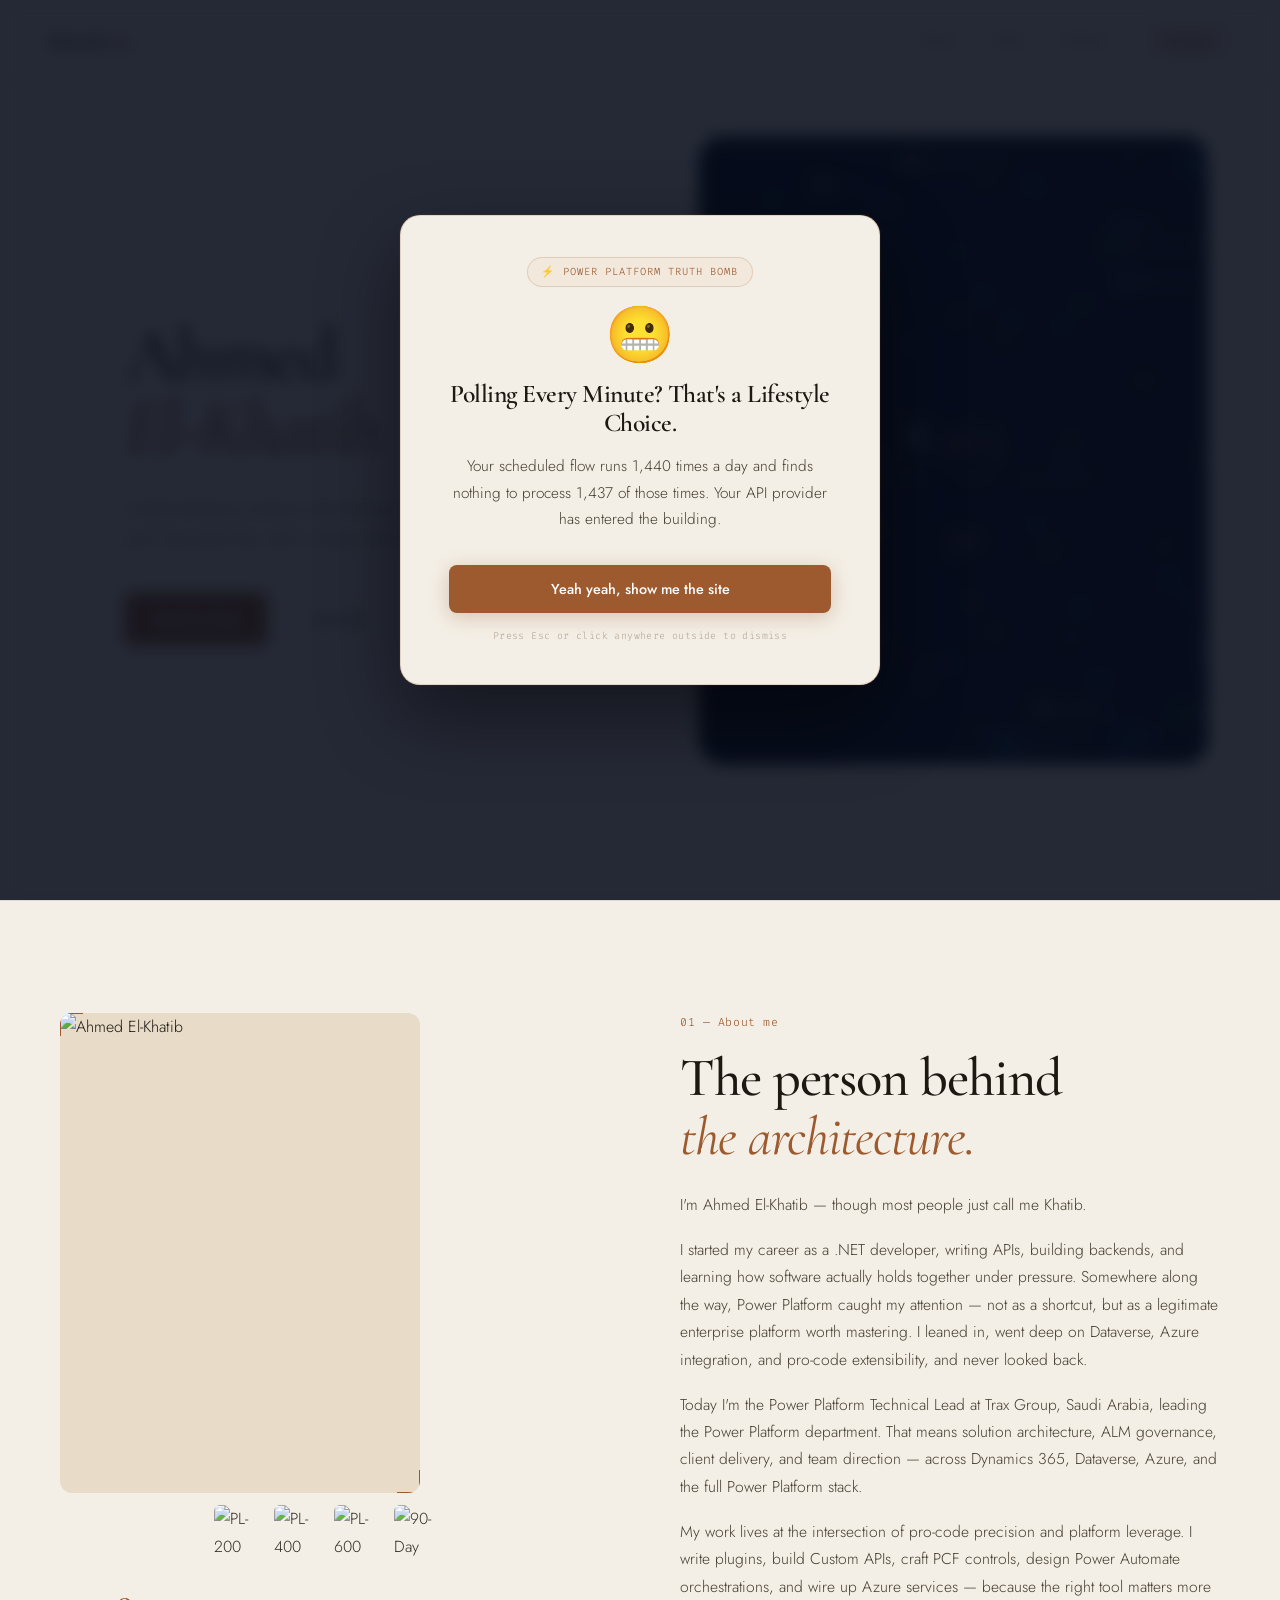
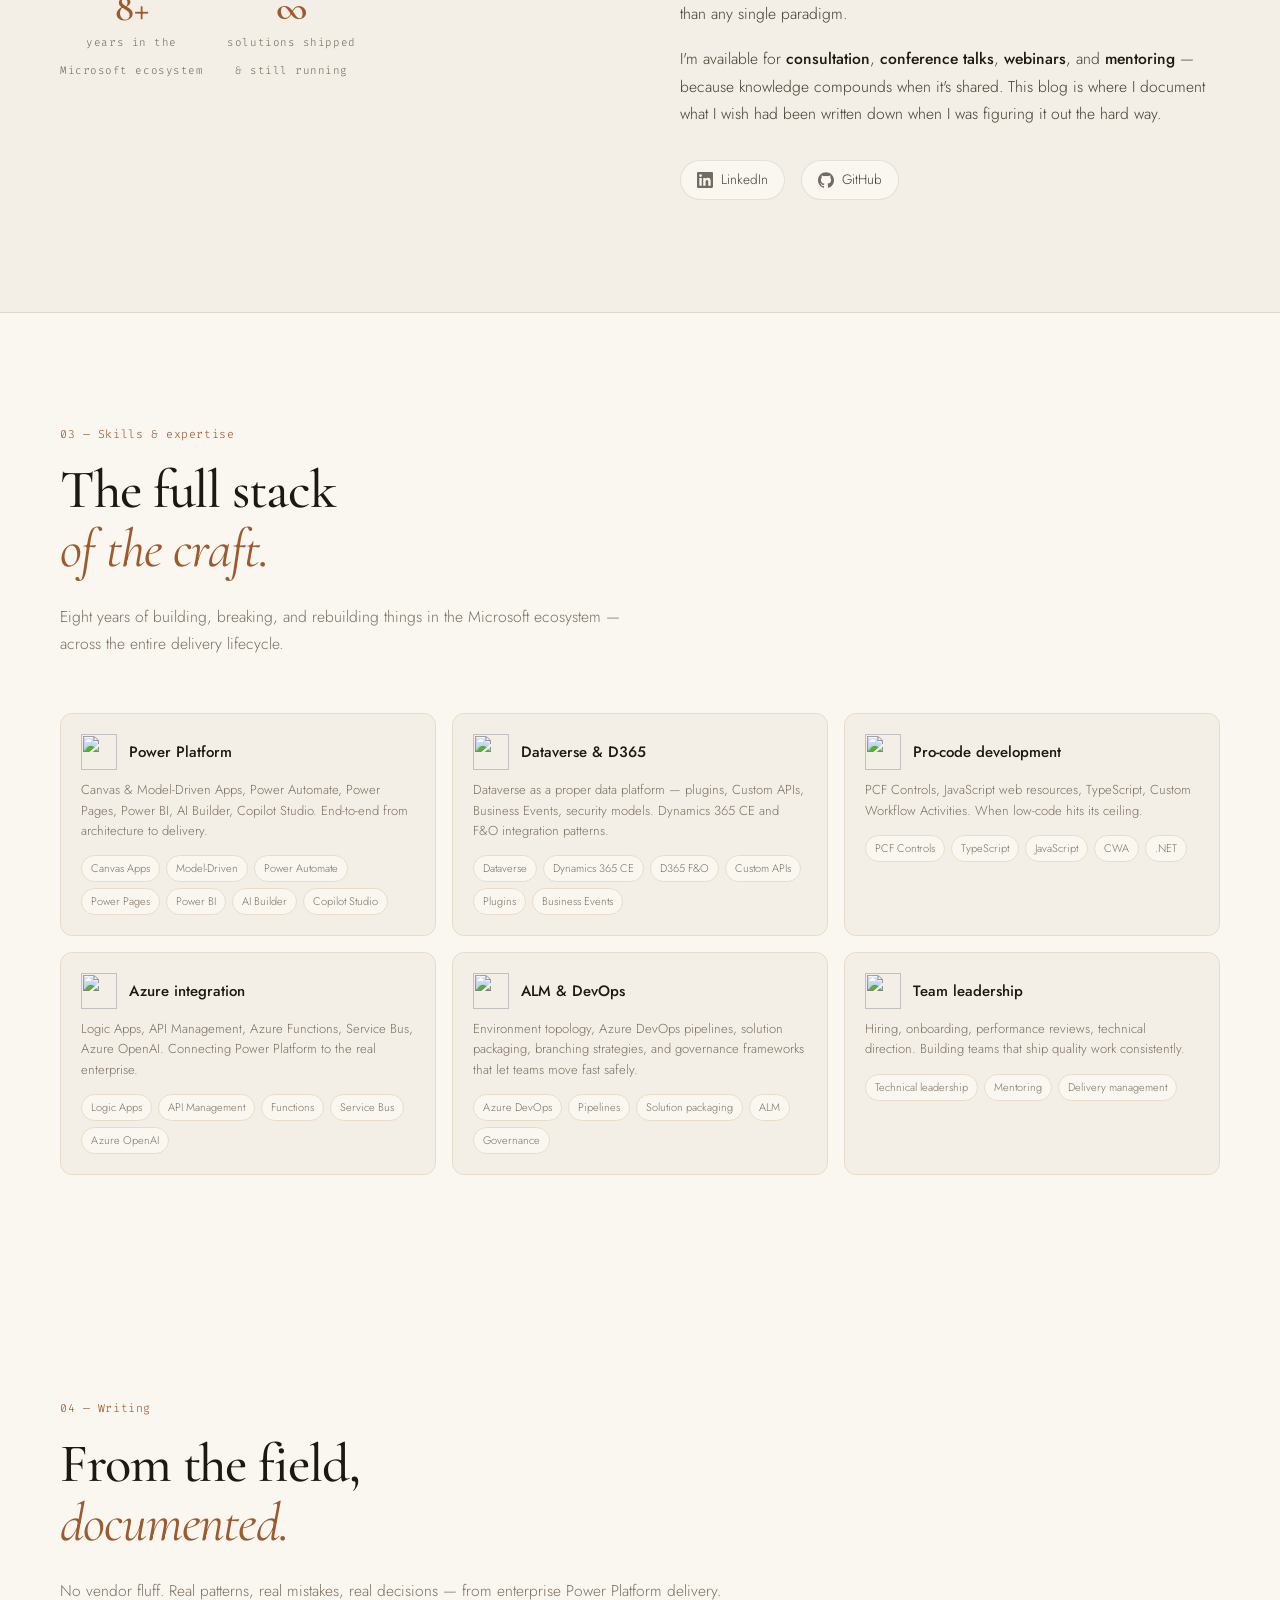
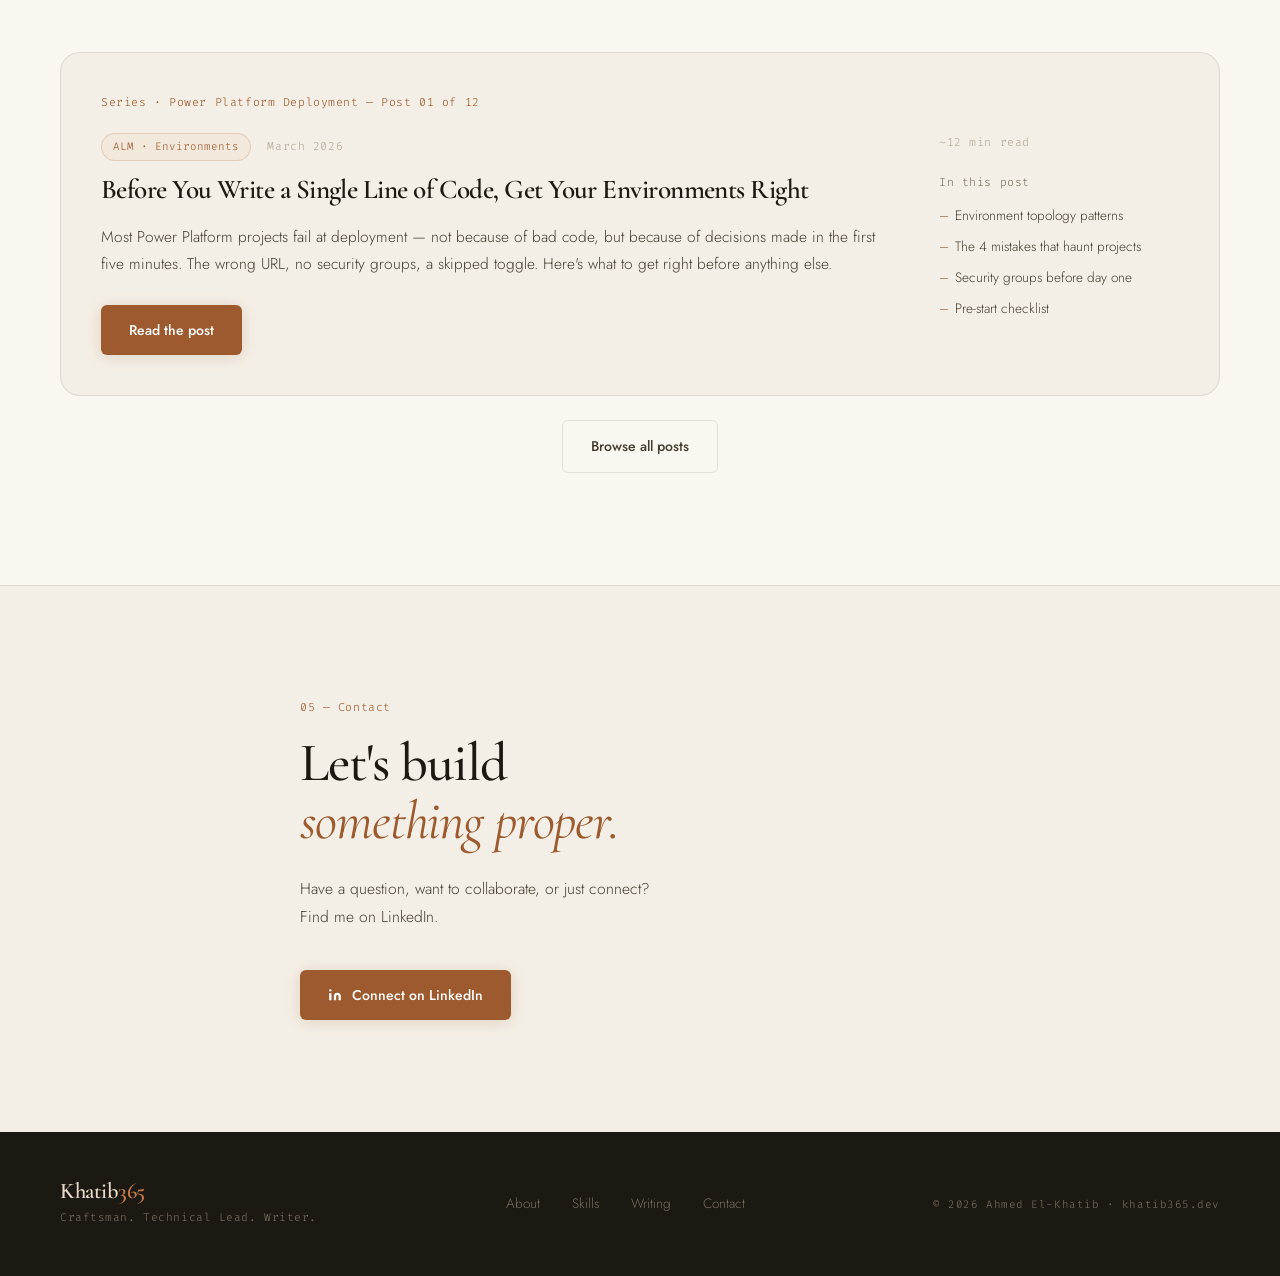
==== commit 9f2a55ee: "Targeted edits: cert badges, blog cleanup, author cards, disclaimers blog/index.html: - Remove 'Live" ====
--- a/index.html
+++ b/index.html
@@ -35,7 +35,7 @@
       <a href="#about"   class="nav-link">About</a>
       <a href="#skills"  class="nav-link">Skills</a>
       <a href="blog/index.html" class="nav-link">Writing</a>
-      <a href="#contact" class="nav-link nav-link--cta">Let's talk</a>
+      <a href="#contact" class="nav-link nav-link--cta">Connect</a>
     </div>
   </nav>
 
@@ -80,16 +80,26 @@
           <div class="photo-frame-corner photo-frame-corner--tl"></div>
           <div class="photo-frame-corner photo-frame-corner--br"></div>
         </div>
+        <div class="about-certs">
+          <a href="https://www.credly.com/badges/REPLACE-WITH-PL200-ID" target="_blank" rel="noopener" title="PL-200 — Power Platform Functional Consultant Associate">
+            <img src="assets/badges/pl-200.png" alt="PL-200" class="cert-badge-small"/>
+          </a>
+          <a href="https://www.credly.com/badges/REPLACE-WITH-PL400-ID" target="_blank" rel="noopener" title="PL-400 — Power Platform Developer Associate">
+            <img src="assets/badges/pl-400.png" alt="PL-400" class="cert-badge-small"/>
+          </a>
+          <a href="https://www.credly.com/badges/REPLACE-WITH-PL600-ID" target="_blank" rel="noopener" title="PL-600 — Power Platform Solution Architect Expert">
+            <img src="assets/badges/pl-600.png" alt="PL-600" class="cert-badge-small"/>
+          </a>
+          <a href="https://www.credly.com/badges/REPLACE-WITH-90DAY-ID" target="_blank" rel="noopener" title="Microsoft 90-Day Mentoring Challenge">
+            <img src="assets/badges/ms-90day-mentoring.png" alt="90-Day Mentoring" class="cert-badge-small"/>
+          </a>
+        </div>
         <div class="about-quick-facts">
           <div class="quick-fact">
             <span class="qf-num">8+</span>
             <span class="qf-label code">years in the<br />Microsoft ecosystem</span>
           </div>
           <div class="quick-fact">
-            <span class="qf-num">50+</span>
-            <span class="qf-label code">developers<br />mentored &amp; led</span>
-          </div>
-          <div class="quick-fact">
             <span class="qf-num">∞</span>
             <span class="qf-label code">solutions shipped<br />&amp; still running</span>
           </div>
@@ -102,21 +112,31 @@
 
         <div class="about-body">
           <p>
-            I'm Khatib — Technical Lead for Power Platform and CRM at Trax Group, Saudi Arabia.
-            I run both departments, overseeing solution architecture, ALM governance, team delivery,
-            and client work across Dynamics 365, Dataverse, Azure, and the full Power Platform stack.
-          </p>
-          <p>
-            My work lives at the intersection of pro-code precision and platform leverage.
-            I write plugins, build Custom APIs, craft PCF controls, design Power Automate
-            orchestrations, and integrate Azure services — because the right tool for the job
-            matters more than any single paradigm.
+            I'm Ahmed El-Khatib — though most people just call me Khatib.
+          </p>
+          <p>
+            I started my career as a .NET developer, writing APIs, building backends, and
+            learning how software actually holds together under pressure. Somewhere along the way,
+            Power Platform caught my attention — not as a shortcut, but as a legitimate enterprise
+            platform worth mastering. I leaned in, went deep on Dataverse, Azure integration, and
+            pro-code extensibility, and never looked back.
+          </p>
+          <p>
+            Today I'm the Power Platform Technical Lead at Trax Group, Saudi Arabia, leading the
+            Power Platform department. That means solution architecture, ALM governance, client
+            delivery, and team direction — across Dynamics 365, Dataverse, Azure, and the full
+            Power Platform stack.
+          </p>
+          <p>
+            My work lives at the intersection of pro-code precision and platform leverage. I write
+            plugins, build Custom APIs, craft PCF controls, design Power Automate orchestrations,
+            and wire up Azure services — because the right tool matters more than any single paradigm.
           </p>
           <p>
             I'm available for <strong>consultation</strong>, <strong>conference talks</strong>,
             <strong>webinars</strong>, and <strong>mentoring</strong> — because knowledge compounds
             when it's shared. This blog is where I document what I wish had been written down
-            when I was learning it the hard way.
+            when I was figuring it out the hard way.
           </p>
         </div>
 
@@ -133,12 +153,6 @@
               <svg viewBox="0 0 24 24" width="16" height="16" fill="currentColor"><path d="M12 .297c-6.63 0-12 5.373-12 12 0 5.303 3.438 9.8 8.205 11.385.6.113.82-.258.82-.577 0-.285-.01-1.04-.015-2.04-3.338.724-4.042-1.61-4.042-1.61C4.422 18.07 3.633 17.7 3.633 17.7c-1.087-.744.084-.729.084-.729 1.205.084 1.838 1.236 1.838 1.236 1.07 1.835 2.809 1.305 3.495.998.108-.776.417-1.305.76-1.605-2.665-.3-5.466-1.332-5.466-5.93 0-1.31.465-2.38 1.235-3.22-.135-.303-.54-1.523.105-3.176 0 0 1.005-.322 3.3 1.23.96-.267 1.98-.399 3-.405 1.02.006 2.04.138 3 .405 2.28-1.552 3.285-1.23 3.285-1.23.645 1.653.24 2.873.12 3.176.765.84 1.23 1.91 1.23 3.22 0 4.61-2.805 5.625-5.475 5.92.42.36.81 1.096.81 2.22 0 1.606-.015 2.896-.015 3.286 0 .315.21.69.825.57C20.565 22.092 24 17.592 24 12.297c0-6.627-5.373-12-12-12"/></svg>
             </span>GitHub
           </a>
-          <a href="mailto:ahmedelkhatib30@gmail.com" class="about-link">
-            <span class="about-link-icon">
-              <!-- Email envelope -->
-              <svg viewBox="0 0 24 24" width="16" height="16" fill="none" stroke="currentColor" stroke-width="1.8" stroke-linecap="round" stroke-linejoin="round"><rect x="2" y="4" width="20" height="16" rx="2"/><path d="m22 7-8.97 5.7a1.94 1.94 0 0 1-2.06 0L2 7"/></svg>
-            </span>Email me
-          </a>
         </div>
       </div>
     </div>
@@ -148,7 +162,7 @@
   <section class="skills" id="skills">
     <div class="section-container section-container--full">
       <div class="skills-header">
-        <p class="section-eyebrow code">02 — Skills &amp; expertise</p>
+        <p class="section-eyebrow code">03 — Skills &amp; expertise</p>
         <h2 class="section-title">The full stack<br /><em>of the craft.</em></h2>
         <p class="skills-intro">
           Eight years of building, breaking, and rebuilding things in the Microsoft ecosystem
@@ -156,78 +170,78 @@
         </p>
       </div>
 
-      <div class="skills-grid">
-
-        <div class="skill-card skill-card--large skill-card--pp">
-          <div class="skill-card-icon">
-            <i class="si si-microsoftpowerplatform skill-svg-icon"></i>
-          </div>
-          <h3 class="skill-card-title">Power Platform</h3>
-          <p class="skill-card-body">Canvas &amp; Model-Driven Apps, Power Automate, Power Pages, Power BI, AI Builder, Copilot Studio. End-to-end from architecture to delivery.</p>
-          <ul class="skill-tags">
-            <li>Canvas Apps</li><li>Model-Driven</li><li>Power Automate</li>
-            <li>Power Pages</li><li>AI Builder</li><li>Copilot Studio</li>
-          </ul>
-        </div>
-
-        <div class="skill-card skill-card--large skill-card--dv">
-          <div class="skill-card-icon">
-            <i class="si si-microsoftdynamics365 skill-svg-icon"></i>
-          </div>
-          <h3 class="skill-card-title">Dataverse &amp; D365</h3>
-          <p class="skill-card-body">Dataverse as a proper data platform — plugins, Custom APIs, Business Events, security models. Dynamics 365 CE/CRM and F&amp;O integration patterns.</p>
-          <ul class="skill-tags">
-            <li>Dataverse</li><li>Dynamics 365 CE</li><li>D365 F&amp;O</li>
-            <li>Custom APIs</li><li>Plugins</li><li>Business Events</li>
-          </ul>
-        </div>
-
-        <div class="skill-card skill-card--code">
-          <div class="skill-card-icon">
-            <i class="si si-typescript skill-svg-icon"></i>
-          </div>
-          <h3 class="skill-card-title">Pro-Code Development</h3>
-          <p class="skill-card-body">PCF Controls, JavaScript web resources, TypeScript, Custom Workflow Activities. When low-code hits its ceiling.</p>
-          <ul class="skill-tags">
-            <li>PCF Controls</li><li>TypeScript</li><li>JavaScript</li><li>CWA</li>
-          </ul>
-        </div>
-
-        <div class="skill-card skill-card--az">
-          <div class="skill-card-icon">
-            <i class="si si-microsoftazure skill-svg-icon"></i>
-          </div>
-          <h3 class="skill-card-title">Azure Integration</h3>
-          <p class="skill-card-body">Logic Apps, API Management, Azure Functions, Service Bus, Azure OpenAI. Connecting Power Platform to the real enterprise.</p>
-          <ul class="skill-tags">
-            <li>Logic Apps</li><li>API Management</li><li>Functions</li><li>Azure OpenAI</li>
-          </ul>
-        </div>
-
-        <div class="skill-card skill-card--alm">
-          <div class="skill-card-icon">
-            <i class="si si-azuredevops skill-svg-icon"></i>
-          </div>
-          <h3 class="skill-card-title">ALM &amp; DevOps</h3>
-          <p class="skill-card-body">Environment topology, Azure DevOps pipelines, solution packaging, branching strategies, and governance frameworks that let teams move fast safely.</p>
-          <ul class="skill-tags">
-            <li>Azure DevOps</li><li>Pipelines</li><li>ALM</li><li>Governance</li>
-          </ul>
-        </div>
-
-        <div class="skill-card skill-card--lead">
-          <div class="skill-card-icon">
-            <svg class="skill-svg-icon" viewBox="0 0 24 24" fill="none" stroke="currentColor" stroke-width="1.5" stroke-linecap="round" stroke-linejoin="round">
-              <path d="M17 21v-2a4 4 0 0 0-4-4H5a4 4 0 0 0-4 4v2"/>
-              <circle cx="9" cy="7" r="4"/>
-              <path d="M23 21v-2a4 4 0 0 0-3-3.87"/><path d="M16 3.13a4 4 0 0 1 0 7.75"/>
-            </svg>
-          </div>
-          <h3 class="skill-card-title">Team Leadership</h3>
-          <p class="skill-card-body">Hiring, onboarding, performance reviews, technical direction. Building teams that ship quality work consistently.</p>
-          <ul class="skill-tags">
-            <li>Technical Leadership</li><li>Mentoring</li><li>Delivery Management</li>
-          </ul>
+      <div class="skill-grid">
+
+        <div class="skill-card">
+          <div class="skill-header">
+            <img src="assets/icons/skill-power-platform.svg" alt="" class="skill-icon" aria-hidden="true" />
+            <h3>Power Platform</h3>
+          </div>
+          <p class="skill-desc">Canvas &amp; Model-Driven Apps, Power Automate, Power Pages, Power BI, AI Builder, Copilot Studio. End-to-end from architecture to delivery.</p>
+          <div class="skill-tags">
+            <span>Canvas Apps</span><span>Model-Driven</span><span>Power Automate</span>
+            <span>Power Pages</span><span>Power BI</span><span>AI Builder</span>
+            <span>Copilot Studio</span>
+          </div>
+        </div>
+
+        <div class="skill-card">
+          <div class="skill-header">
+            <img src="assets/icons/skill-dataverse-d365.svg" alt="" class="skill-icon" aria-hidden="true" />
+            <h3>Dataverse &amp; D365</h3>
+          </div>
+          <p class="skill-desc">Dataverse as a proper data platform — plugins, Custom APIs, Business Events, security models. Dynamics 365 CE and F&amp;O integration patterns.</p>
+          <div class="skill-tags">
+            <span>Dataverse</span><span>Dynamics 365 CE</span><span>D365 F&amp;O</span>
+            <span>Custom APIs</span><span>Plugins</span><span>Business Events</span>
+          </div>
+        </div>
+
+        <div class="skill-card">
+          <div class="skill-header">
+            <img src="assets/icons/skill-procode.svg" alt="" class="skill-icon" aria-hidden="true" />
+            <h3>Pro-code development</h3>
+          </div>
+          <p class="skill-desc">PCF Controls, JavaScript web resources, TypeScript, Custom Workflow Activities. When low-code hits its ceiling.</p>
+          <div class="skill-tags">
+            <span>PCF Controls</span><span>TypeScript</span><span>JavaScript</span>
+            <span>CWA</span><span>.NET</span>
+          </div>
+        </div>
+
+        <div class="skill-card">
+          <div class="skill-header">
+            <img src="assets/icons/skill-azure.svg" alt="" class="skill-icon" aria-hidden="true" />
+            <h3>Azure integration</h3>
+          </div>
+          <p class="skill-desc">Logic Apps, API Management, Azure Functions, Service Bus, Azure OpenAI. Connecting Power Platform to the real enterprise.</p>
+          <div class="skill-tags">
+            <span>Logic Apps</span><span>API Management</span><span>Functions</span>
+            <span>Service Bus</span><span>Azure OpenAI</span>
+          </div>
+        </div>
+
+        <div class="skill-card">
+          <div class="skill-header">
+            <img src="assets/icons/skill-alm-devops.svg" alt="" class="skill-icon" aria-hidden="true" />
+            <h3>ALM &amp; DevOps</h3>
+          </div>
+          <p class="skill-desc">Environment topology, Azure DevOps pipelines, solution packaging, branching strategies, and governance frameworks that let teams move fast safely.</p>
+          <div class="skill-tags">
+            <span>Azure DevOps</span><span>Pipelines</span><span>Solution packaging</span>
+            <span>ALM</span><span>Governance</span>
+          </div>
+        </div>
+
+        <div class="skill-card">
+          <div class="skill-header">
+            <img src="assets/icons/skill-leadership.svg" alt="" class="skill-icon" aria-hidden="true" />
+            <h3>Team leadership</h3>
+          </div>
+          <p class="skill-desc">Hiring, onboarding, performance reviews, technical direction. Building teams that ship quality work consistently.</p>
+          <div class="skill-tags">
+            <span>Technical leadership</span><span>Mentoring</span><span>Delivery management</span>
+          </div>
         </div>
 
       </div>
@@ -238,7 +252,7 @@
   <section class="blog" id="blog">
     <div class="section-container section-container--full">
       <div class="blog-header">
-        <p class="section-eyebrow code">03 — Writing</p>
+        <p class="section-eyebrow code">04 — Writing</p>
         <h2 class="section-title">From the field,<br /><em>documented.</em></h2>
         <p class="blog-intro">
           No vendor fluff. Real patterns, real mistakes, real decisions — from enterprise Power Platform delivery.
@@ -290,19 +304,15 @@
   <section class="contact" id="contact">
     <div class="contact-container">
       <div class="contact-header">
-        <p class="section-eyebrow code">04 — Contact</p>
+        <p class="section-eyebrow code">05 — Contact</p>
         <h2 class="section-title">Let's build<br /><em>something proper.</em></h2>
         <p class="contact-body">
-          Have a question, want to collaborate, or just connect?
-          Reach out via email or LinkedIn — I reply to everyone.
+          Have a question, want to collaborate, or just connect? Find me on LinkedIn.
         </p>
         <div class="contact-ctas">
           <a href="https://linkedin.com/in/ahmed-el-khatib" class="btn btn-primary contact-btn" target="_blank" rel="noopener noreferrer">
             <svg viewBox="0 0 24 24" fill="currentColor" width="14" height="14"><path d="M16 8a6 6 0 0 1 6 6v7h-4v-7a2 2 0 0 0-4 0v7h-4v-7a6 6 0 0 1 6-6z"/><rect x="2" y="9" width="4" height="12"/><circle cx="4" cy="4" r="2"/></svg>
             Connect on LinkedIn
-          </a>
-          <a href="mailto:ahmedelkhatib30@gmail.com" class="btn btn-secondary contact-btn">
-            <span class="contact-btn-icon code">@</span> Send an email
           </a>
         </div>
       </div>
--- a/css/style.css
+++ b/css/style.css
@@ -933,9 +933,103 @@
   .nav-link { font-size: 1.2rem; }
   .nav-toggle { display: flex; }
   .skills-grid { grid-template-columns: 1fr; }
+  .skill-grid  { grid-template-columns: 1fr; }
   .blog-grid   { grid-template-columns: 1fr; }
   .contact-open-grid { grid-template-columns: 1fr; }
   .footer-inner { flex-direction: column; text-align: center; }
   .footer-links { justify-content: center; }
   .sardonic-card { padding: 2rem 1.5rem; }
 }
+
+/* ═══════════════════ CERT BADGES (inline, photo column) ═══════════════════ */
+.about-certs {
+  display: flex;
+  flex-wrap: wrap;
+  gap: 8px;
+  margin-top: 12px;
+  justify-content: center;
+}
+
+.cert-badge-small {
+  width: 52px;
+  height: 52px;
+  object-fit: contain;
+  border-radius: 6px;
+  opacity: 0.9;
+  transition: opacity 0.2s, transform 0.2s;
+}
+
+.cert-badge-small:hover {
+  opacity: 1;
+  transform: scale(1.08);
+}
+
+/* ═══════════════════ SKILL GRID (new) ═══════════════════ */
+.skill-grid {
+  display: grid;
+  grid-template-columns: repeat(auto-fit, minmax(280px, 1fr));
+  gap: 16px;
+  margin-top: 2rem;
+}
+
+.skill-grid .skill-card {
+  background: var(--parchment);
+  border: 0.5px solid var(--sand);
+  border-radius: 12px;
+  padding: 20px;
+  transition: border-color 0.2s;
+}
+
+.skill-grid .skill-card:hover {
+  border-color: var(--copper-light);
+}
+
+.skill-header {
+  display: flex;
+  align-items: center;
+  gap: 12px;
+  margin-bottom: 10px;
+}
+
+.skill-icon {
+  width: 36px;
+  height: 36px;
+  flex-shrink: 0;
+}
+
+.skill-grid .skill-card h3 {
+  font-family: var(--sans);
+  font-size: 15px;
+  font-weight: 500;
+  margin: 0;
+  color: var(--ink);
+  text-transform: none;
+  letter-spacing: normal;
+}
+
+.skill-desc {
+  font-size: 13px;
+  line-height: 1.55;
+  color: var(--ink-mid);
+  margin-bottom: 14px;
+}
+
+.skill-grid .skill-tags {
+  display: flex;
+  flex-wrap: wrap;
+  gap: 6px;
+  list-style: none;
+  padding: 0;
+  margin: 0;
+}
+
+.skill-grid .skill-tags span {
+  font-size: 11px;
+  padding: 3px 9px;
+  border-radius: 20px;
+  border: 0.5px solid var(--sand);
+  color: var(--ink-mid);
+  background: var(--canvas);
+}
+
+i.skill-svg-icon { width: auto; height: auto; font-size: 28px; line-height: 1; }
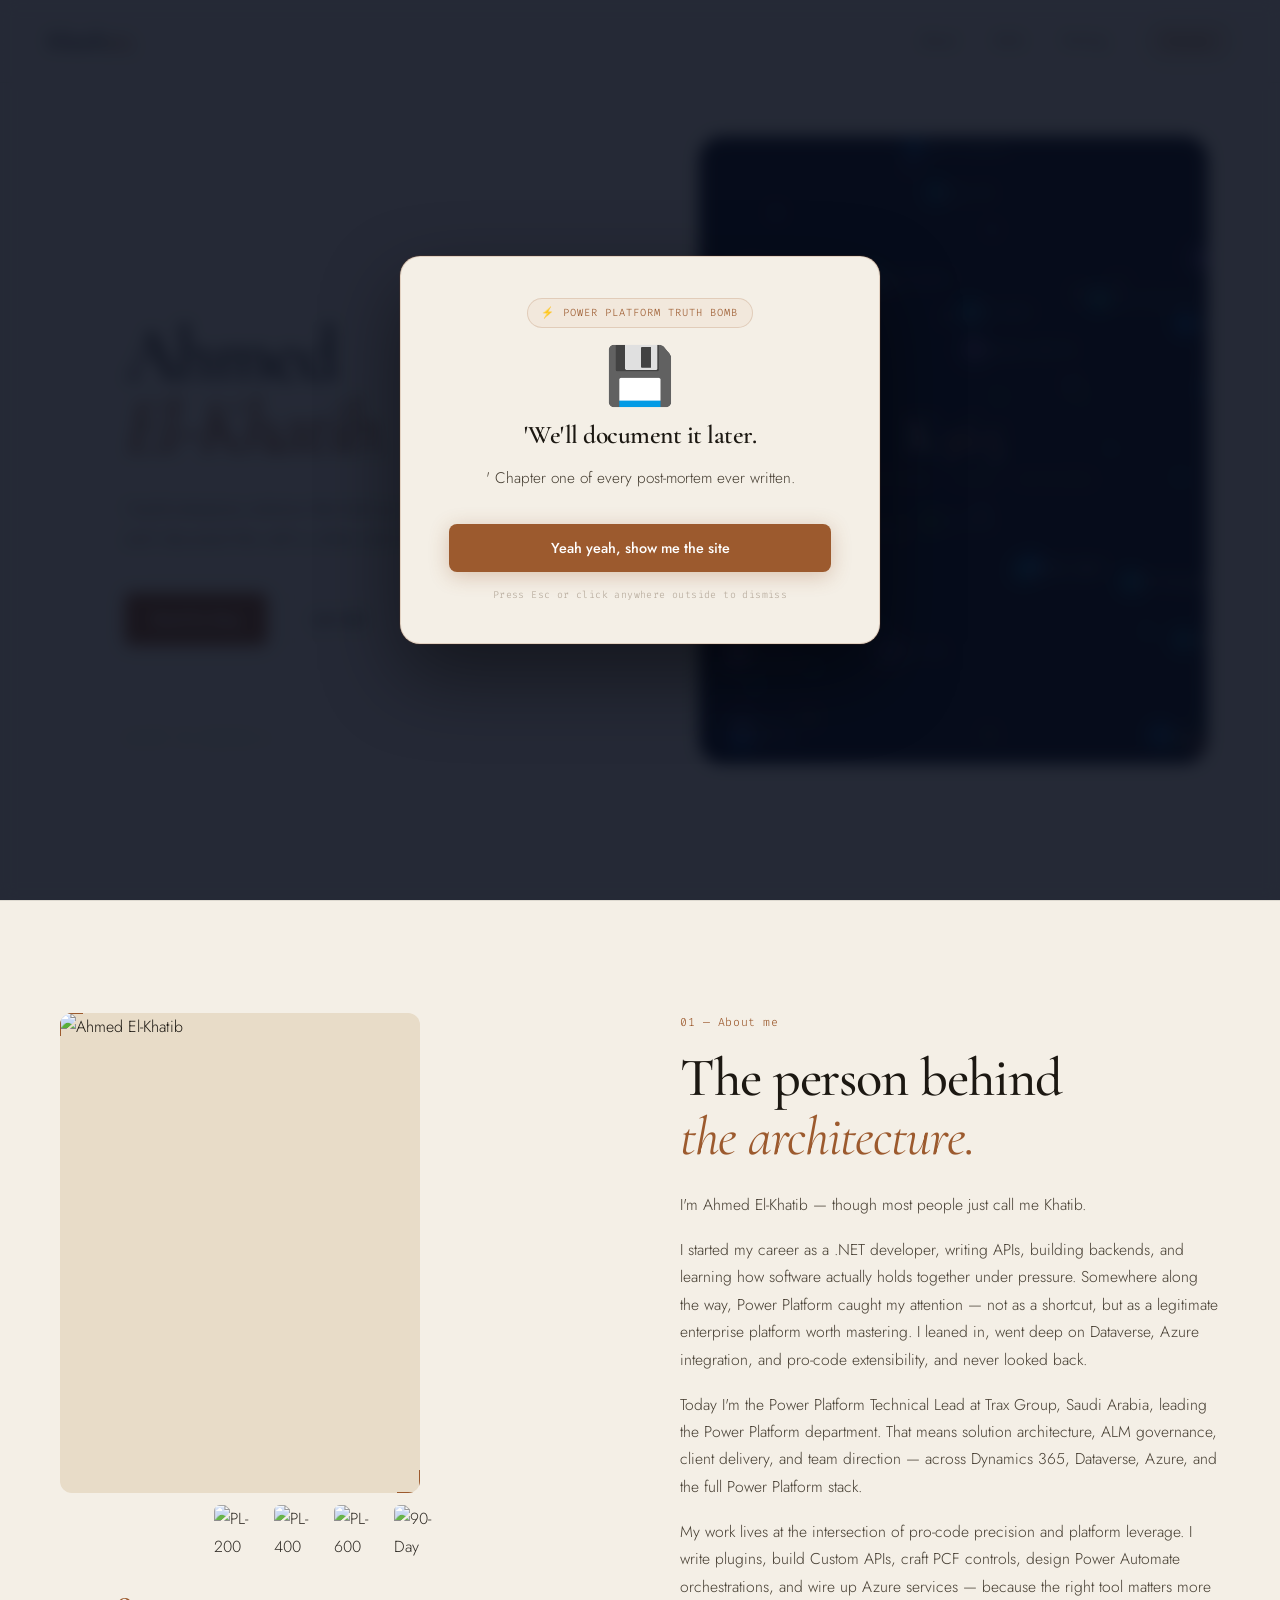
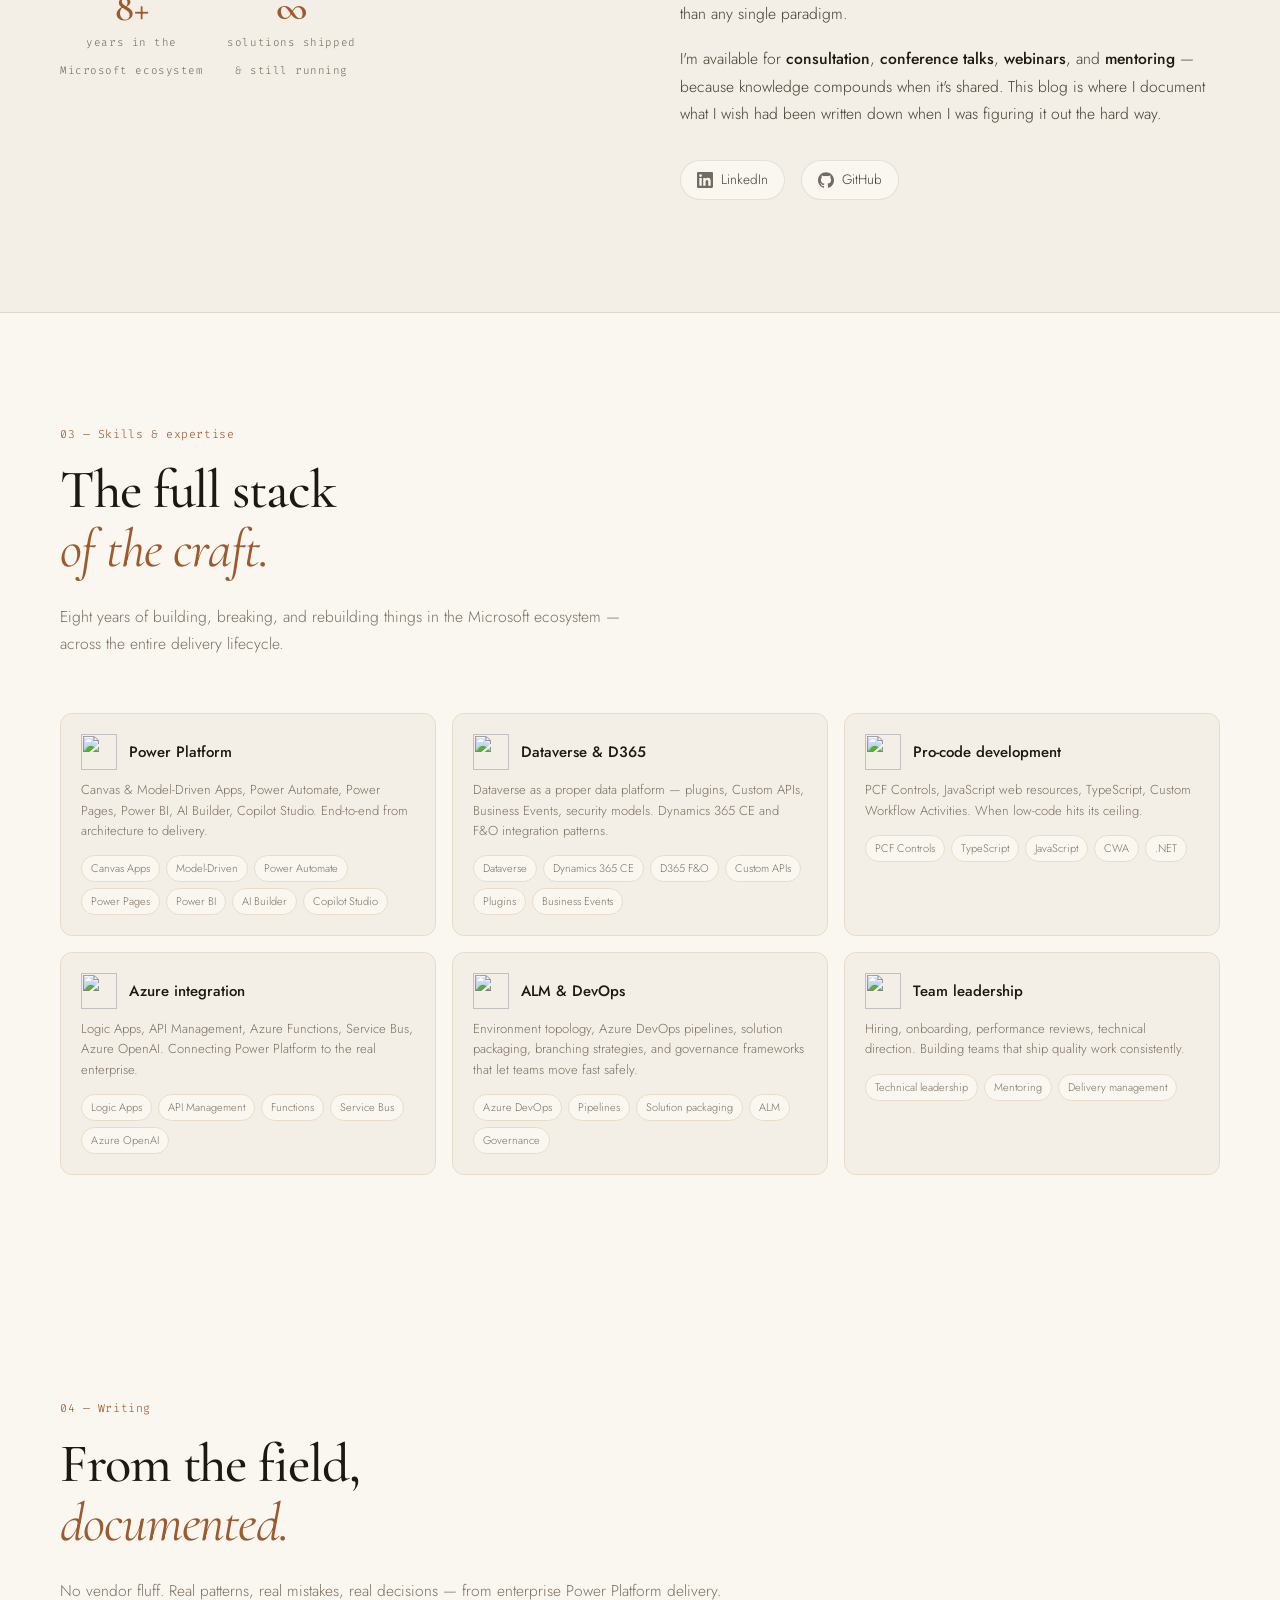
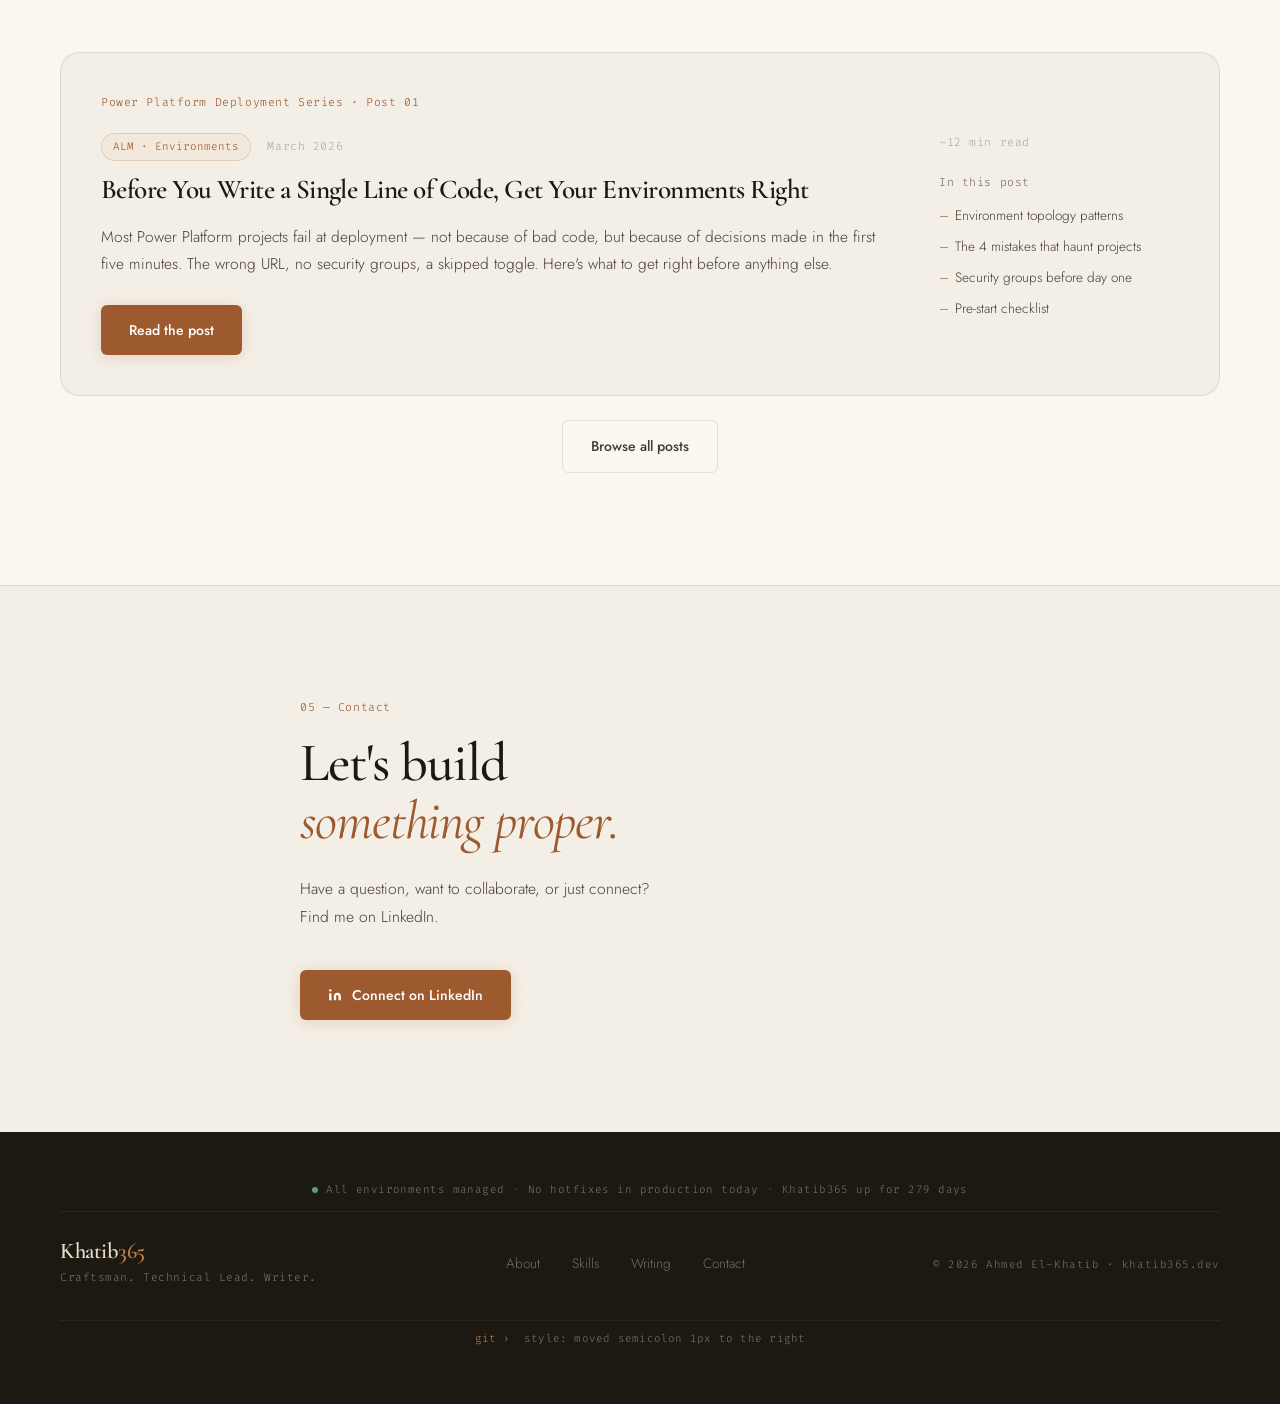
==== commit f5604d5f: "Add Easter eggs, 50-tip modal, footer status bar, commit MOTD, and 404 page - Replace 10-tip sardoni" ====
--- a/index.html
+++ b/index.html
@@ -25,7 +25,7 @@
 
   <!-- ═══ NAV ═══ -->
   <nav class="nav" id="nav">
-    <a href="#hero" class="nav-brand">
+    <a href="#hero" class="nav-brand" id="navBrand">
       <span class="brand-khatib">Khatib</span><span class="brand-365">365</span>
     </a>
     <button class="nav-toggle" id="navToggle" aria-label="Toggle menu">
@@ -260,7 +260,7 @@
       </div>
 
       <article class="blog-featured">
-        <div class="blog-featured-label code">Series · Power Platform Deployment — Post 01 of 12</div>
+        <div class="blog-featured-label code">Power Platform Deployment Series · Post 01</div>
         <div class="blog-featured-inner">
           <div class="blog-featured-content">
             <div class="blog-post-meta">
@@ -323,6 +323,14 @@
   <!-- ═══ FOOTER ═══ -->
   <footer class="footer">
     <div class="footer-inner">
+      <div class="footer-status">
+        <span class="status-dot"></span>
+        <span class="status-text">All environments managed</span>
+        <span class="status-sep">·</span>
+        <span class="status-text">No hotfixes in production today</span>
+        <span class="status-sep">·</span>
+        <span class="status-text" id="status-uptime"></span>
+      </div>
       <div class="footer-brand">
         <a href="#hero" class="nav-brand">
           <span class="brand-khatib">Khatib</span><span class="brand-365">365</span>
@@ -336,8 +344,31 @@
         <a href="#contact">Contact</a>
       </div>
       <div class="footer-copy code">© 2026 Ahmed El-Khatib · khatib365.dev</div>
+      <div class="footer-commit">
+        <span class="footer-commit-prefix">git ›</span>
+        <span class="footer-commit-msg" id="footer-commit-msg"></span>
+      </div>
     </div>
   </footer>
+
+  <!-- ═══ HEALTH CHECK MODAL ═══ -->
+  <div id="health-modal" class="modal-overlay" style="display:none">
+    <div class="modal-box health-modal-box">
+      <div class="health-header">
+        <span class="health-icon">⚡</span>
+        <span class="health-title">Khatib365 Environment Scan</span>
+        <span class="health-scanning" id="health-status">Scanning your tenant...</span>
+      </div>
+      <ul class="health-findings" id="health-findings"></ul>
+      <div class="health-footer" id="health-footer" style="display:none">
+        <p class="health-result">Scan complete. <strong>7 issues found.</strong><br>
+        You already knew about most of them.</p>
+        <button class="health-dismiss" onclick="closeHealthModal()">
+          I'll fix them later &nbsp;→
+        </button>
+      </div>
+    </div>
+  </div>
 
   <!-- ═══ SARCASTIC MODAL ═══ -->
   <div class="sardonic-modal" id="sardonicModal" role="dialog" aria-modal="true" aria-labelledby="sardonicTitle">
--- a/css/style.css
+++ b/css/style.css
@@ -903,6 +903,72 @@
 }
 .sardonic-btn:hover { background: #875024; transform: translateY(-2px); box-shadow: 0 8px 28px rgba(156,90,46,0.4); }
 .sardonic-hint { font-family: var(--mono); font-size: 0.62rem; color: var(--ink-light); letter-spacing: 0.04em; }
+
+/* ═══════════════════ HEALTH MODAL ═══════════════════ */
+.modal-overlay {
+  position: fixed; inset: 0; z-index: 800;
+  display: flex; align-items: center; justify-content: center;
+  background: rgba(7,13,28,0.88);
+  backdrop-filter: blur(8px);
+}
+.modal-box {
+  position: relative; z-index: 1;
+  background: var(--parchment);
+  border-radius: 16px;
+  padding: 2.5rem 3rem;
+  width: calc(100% - 40px);
+  box-shadow: 0 32px 80px rgba(0,0,0,0.45), 0 0 0 1px rgba(156,90,46,0.15);
+}
+.health-modal-box { max-width: 460px; text-align: left; }
+.health-header {
+  display: flex; align-items: center; gap: 10px;
+  margin-bottom: 1.25rem; padding-bottom: 1rem;
+  border-bottom: 0.5px solid var(--rule);
+}
+.health-icon { font-size: 1.1rem; }
+.health-title { font-weight: 500; font-size: 0.95rem; color: var(--ink); flex: 1; font-family: var(--sans); }
+.health-scanning { font-size: 0.72rem; color: var(--ink-mid); font-style: italic; font-family: var(--mono); }
+.health-findings { list-style: none; display: flex; flex-direction: column; gap: 8px; min-height: 180px; }
+.health-finding {
+  display: flex; align-items: center; gap: 10px;
+  font-size: 0.82rem; color: var(--ink); font-family: var(--sans);
+  opacity: 0; transform: translateY(6px);
+  animation: findingIn 0.3s ease forwards;
+}
+@keyframes findingIn { to { opacity: 1; transform: translateY(0); } }
+.health-finding-icon { font-size: 0.9rem; min-width: 18px; }
+.health-footer { margin-top: 1.25rem; padding-top: 1rem; border-top: 0.5px solid var(--rule); }
+.health-result { font-size: 0.83rem; color: var(--ink-mid); margin-bottom: 1rem; line-height: 1.6; }
+.health-dismiss {
+  font-family: var(--sans); font-size: 0.78rem; color: var(--ink);
+  background: transparent; border: 0.5px solid var(--rule);
+  padding: 8px 18px; border-radius: 2px; cursor: pointer;
+  transition: border-color 0.2s, color 0.2s;
+}
+.health-dismiss:hover { border-color: var(--copper); color: var(--copper); }
+
+/* ═══════════════════ FOOTER EXTRAS ═══════════════════ */
+.footer-status {
+  width: 100%; display: flex; align-items: center; justify-content: center;
+  gap: 8px; font-size: 0.68rem; color: var(--ink-mid);
+  font-family: var(--mono); letter-spacing: 0.04em;
+  padding-bottom: 0.75rem; margin-bottom: 0.25rem;
+  border-bottom: 0.5px solid rgba(255,255,255,0.06);
+}
+.status-dot {
+  width: 6px; height: 6px; border-radius: 50%;
+  background: #5a9e6f;
+  animation: statusPulse 2.5s ease-in-out infinite;
+}
+@keyframes statusPulse { 0%, 100% { opacity: 1; } 50% { opacity: 0.4; } }
+.status-sep { color: rgba(255,255,255,0.18); }
+.footer-commit {
+  width: 100%; text-align: center; font-family: var(--mono); font-size: 0.68rem;
+  color: var(--ink-mid); padding: 0.5rem 0;
+  border-top: 0.5px solid rgba(255,255,255,0.06);
+  margin-top: 0.5rem; letter-spacing: 0.02em;
+}
+.footer-commit-prefix { color: var(--copper-light); margin-right: 6px; }
 
 /* ═══════════════════ RESPONSIVE ═══════════════════ */
 @media (max-width: 1024px) {
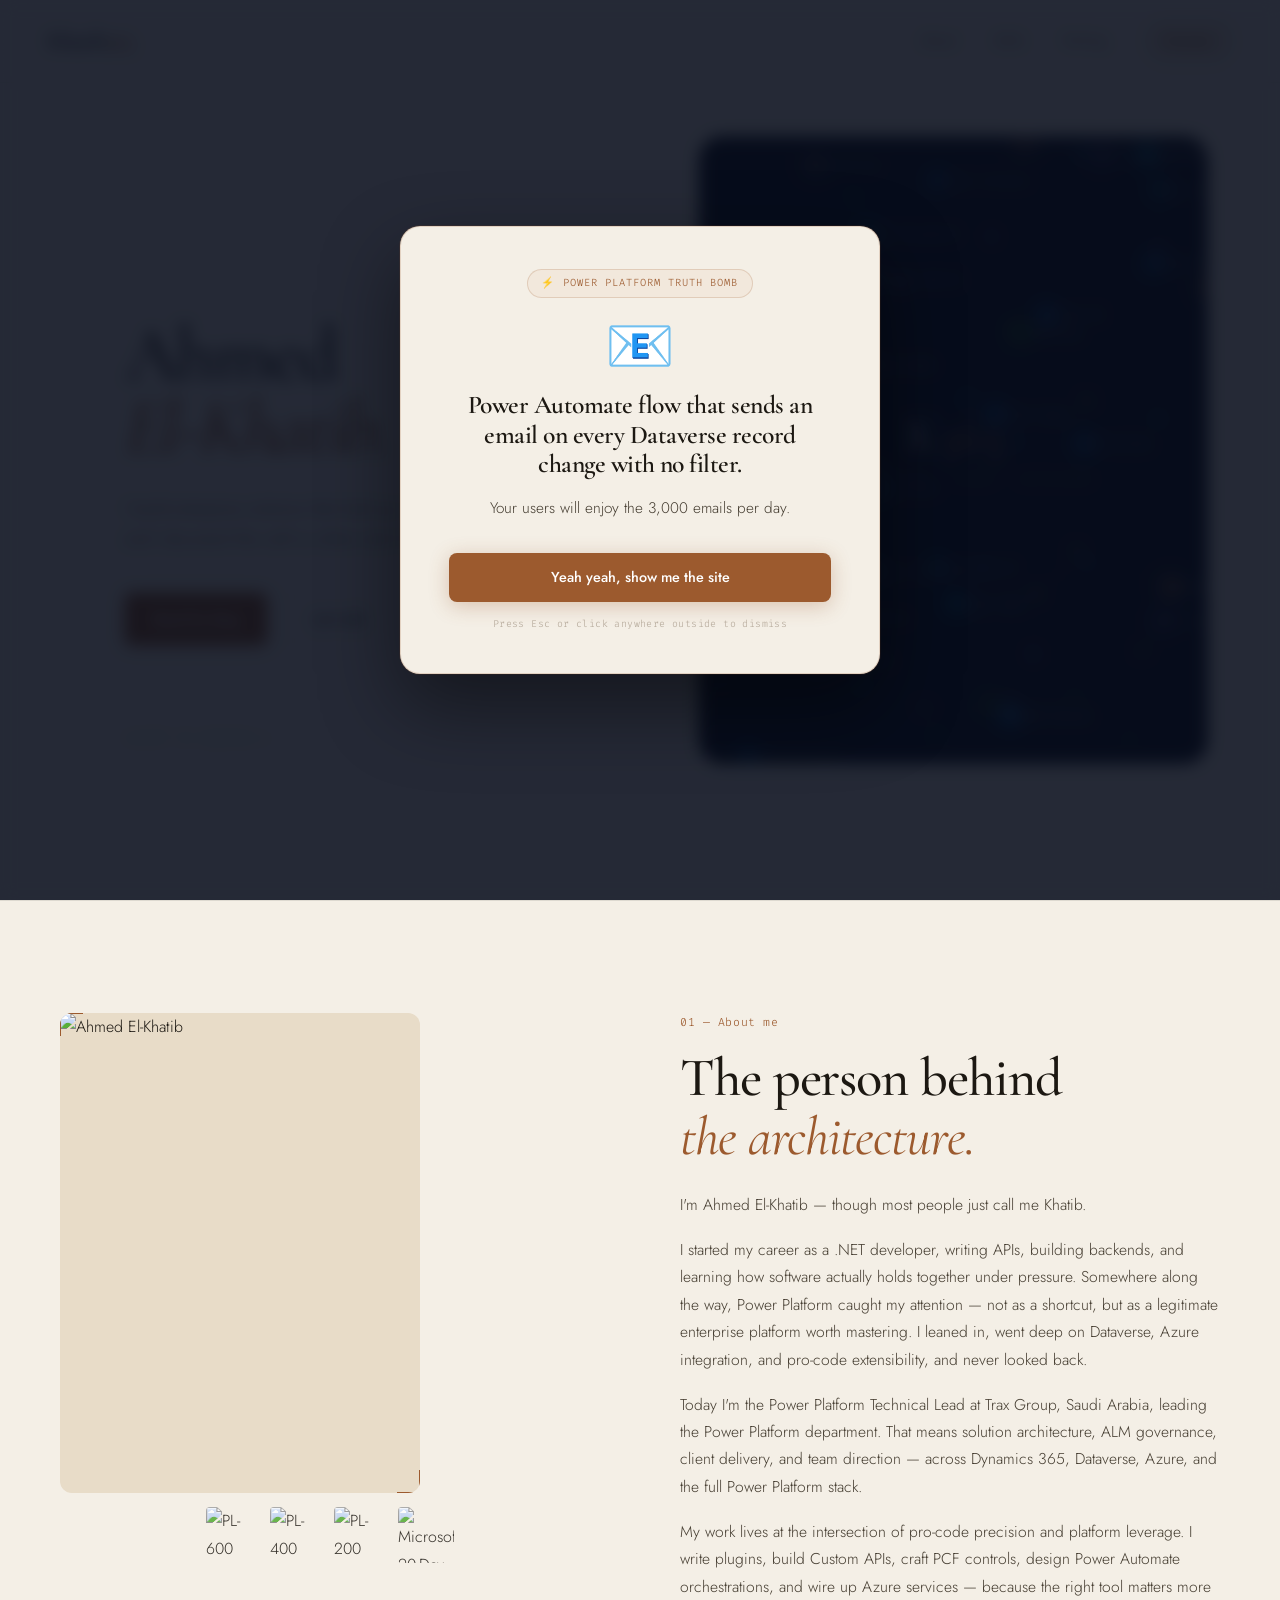
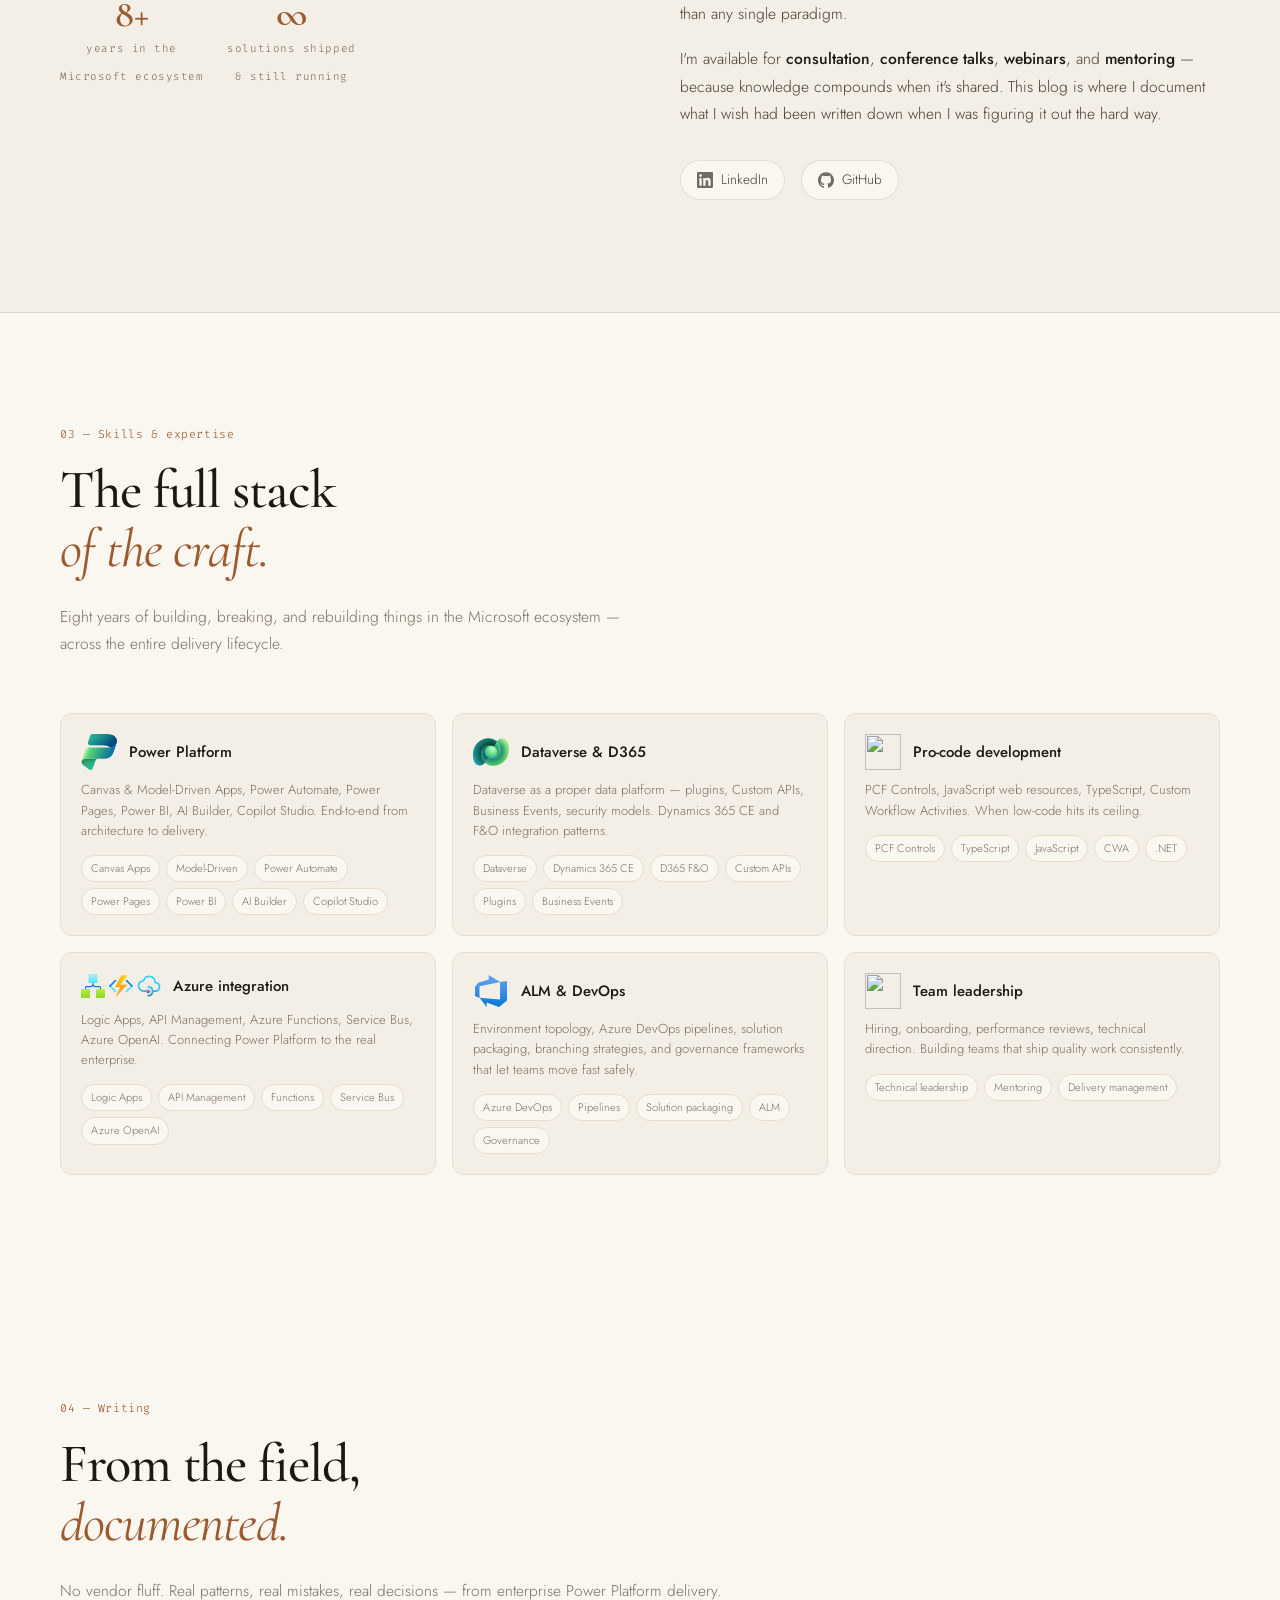
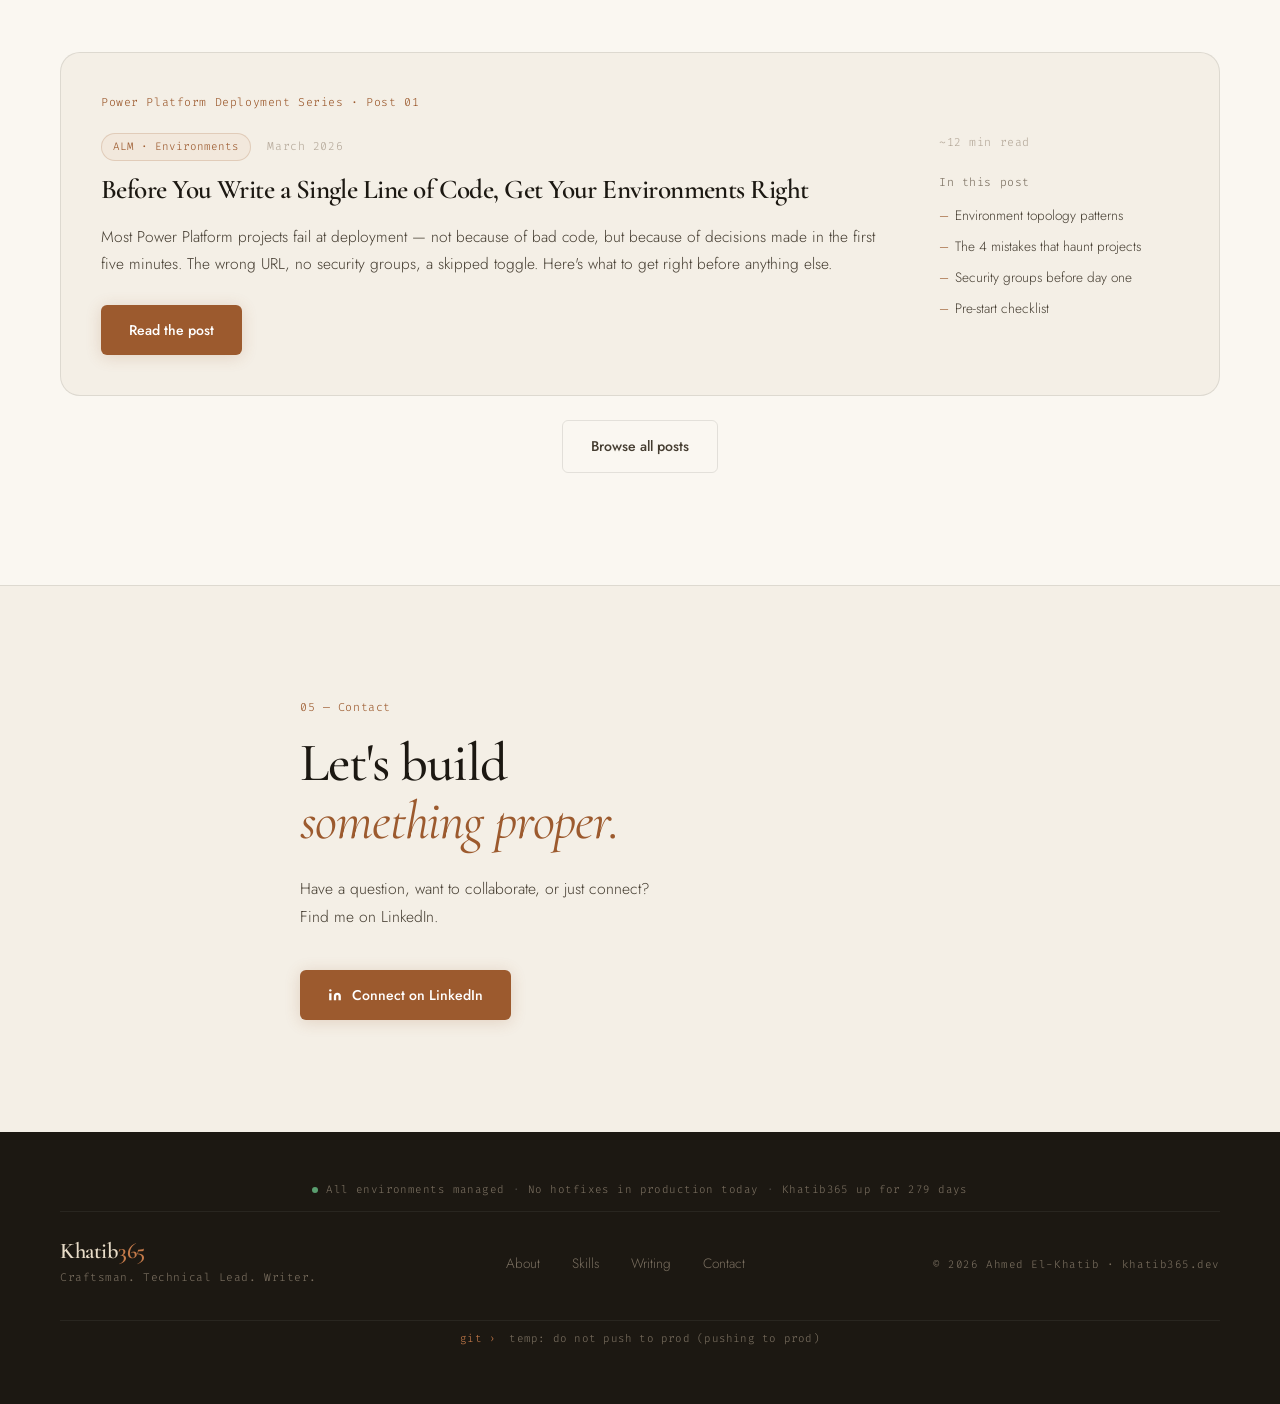
==== commit c8e2cd5b: "Update username to khatib365, add official brand icons, update certs and skill cards - Replace all a" ====
--- a/index.html
+++ b/index.html
@@ -15,11 +15,11 @@
   <!-- Open Graph / Social share thumbnail -->
   <meta property="og:title" content="Khatib365 — Ahmed El-Khatib" />
   <meta property="og:description" content="Power Platform Technical Lead, consultant, conference speaker, and Microsoft ecosystem specialist." />
-  <meta property="og:image" content="https://ahmedelkhatib7.github.io/assets/thumbnail.png" />
-  <meta property="og:url" content="https://ahmedelkhatib7.github.io" />
+  <meta property="og:image" content="https://khatib365.github.io/assets/thumbnail.png" />
+  <meta property="og:url" content="https://khatib365.github.io" />
   <meta property="og:type" content="website" />
   <meta name="twitter:card" content="summary_large_image" />
-  <meta name="twitter:image" content="https://ahmedelkhatib7.github.io/assets/thumbnail.png" />
+  <meta name="twitter:image" content="https://khatib365.github.io/assets/thumbnail.png" />
 </head>
 <body>
 
@@ -81,17 +81,33 @@
           <div class="photo-frame-corner photo-frame-corner--br"></div>
         </div>
         <div class="about-certs">
-          <a href="https://www.credly.com/badges/REPLACE-WITH-PL200-ID" target="_blank" rel="noopener" title="PL-200 — Power Platform Functional Consultant Associate">
-            <img src="assets/badges/pl-200.png" alt="PL-200" class="cert-badge-small"/>
-          </a>
-          <a href="https://www.credly.com/badges/REPLACE-WITH-PL400-ID" target="_blank" rel="noopener" title="PL-400 — Power Platform Developer Associate">
-            <img src="assets/badges/pl-400.png" alt="PL-400" class="cert-badge-small"/>
-          </a>
-          <a href="https://www.credly.com/badges/REPLACE-WITH-PL600-ID" target="_blank" rel="noopener" title="PL-600 — Power Platform Solution Architect Expert">
-            <img src="assets/badges/pl-600.png" alt="PL-600" class="cert-badge-small"/>
-          </a>
-          <a href="https://www.credly.com/badges/REPLACE-WITH-90DAY-ID" target="_blank" rel="noopener" title="Microsoft 90-Day Mentoring Challenge">
-            <img src="assets/badges/ms-90day-mentoring.png" alt="90-Day Mentoring" class="cert-badge-small"/>
+          <a href="https://learn.microsoft.com/api/credentials/share/en-us/AhmedAlKhatib-3677/14F3E9DA8D3C48BB?sharingId=2257967D874B4C02"
+             target="_blank" rel="noopener"
+             title="PL-600 · Power Platform Solution Architect Expert"
+             class="cert-badge-link">
+            <img src="assets/badges/pl-600.png"
+                 alt="PL-600 Solution Architect Expert" class="cert-badge-sm"/>
+          </a>
+          <a href="https://learn.microsoft.com/api/credentials/share/en-us/AhmedAlKhatib-3677/D34D599CFDBF6377?sharingId=2257967D874B4C02"
+             target="_blank" rel="noopener"
+             title="PL-400 · Power Platform Developer Associate"
+             class="cert-badge-link">
+            <img src="assets/badges/pl-400.png"
+                 alt="PL-400 Developer Associate" class="cert-badge-sm"/>
+          </a>
+          <a href="https://learn.microsoft.com/api/credentials/share/en-us/AhmedAlKhatib-3677/E5BAD49520B77A10?sharingId=2257967D874B4C02"
+             target="_blank" rel="noopener"
+             title="PL-200 · Power Platform Functional Consultant Associate"
+             class="cert-badge-link">
+            <img src="assets/badges/pl-200.png"
+                 alt="PL-200 Functional Consultant Associate" class="cert-badge-sm"/>
+          </a>
+          <a href="https://images.credly.com/images/bc024918-d75f-4965-ba36-97876f0953e9/blob"
+             target="_blank" rel="noopener"
+             title="Microsoft 90-Day Mentoring Challenge"
+             class="cert-badge-link">
+            <img src="assets/badges/ms-90day-mentoring.png"
+                 alt="Microsoft 90-Day Mentoring Challenge" class="cert-badge-sm"/>
           </a>
         </div>
         <div class="about-quick-facts">
@@ -147,7 +163,7 @@
               <svg viewBox="0 0 24 24" width="16" height="16" fill="currentColor"><path d="M20.447 20.452h-3.554v-5.569c0-1.328-.027-3.037-1.852-3.037-1.853 0-2.136 1.445-2.136 2.939v5.667H9.351V9h3.414v1.561h.046c.477-.9 1.637-1.85 3.37-1.85 3.601 0 4.267 2.37 4.267 5.455v6.286zM5.337 7.433a2.062 2.062 0 0 1-2.063-2.065 2.064 2.064 0 1 1 2.063 2.065zm1.782 13.019H3.555V9h3.564v11.452zM22.225 0H1.771C.792 0 0 .774 0 1.729v20.542C0 23.227.792 24 1.771 24h20.451C23.2 24 24 23.227 24 22.271V1.729C24 .774 23.2 0 22.222 0h.003z"/></svg>
             </span>LinkedIn
           </a>
-          <a href="https://github.com/ahmedelkhatib7" class="about-link" target="_blank" rel="noopener noreferrer">
+          <a href="https://github.com/khatib365" class="about-link" target="_blank" rel="noopener noreferrer">
             <span class="about-link-icon">
               <!-- GitHub mark -->
               <svg viewBox="0 0 24 24" width="16" height="16" fill="currentColor"><path d="M12 .297c-6.63 0-12 5.373-12 12 0 5.303 3.438 9.8 8.205 11.385.6.113.82-.258.82-.577 0-.285-.01-1.04-.015-2.04-3.338.724-4.042-1.61-4.042-1.61C4.422 18.07 3.633 17.7 3.633 17.7c-1.087-.744.084-.729.084-.729 1.205.084 1.838 1.236 1.838 1.236 1.07 1.835 2.809 1.305 3.495.998.108-.776.417-1.305.76-1.605-2.665-.3-5.466-1.332-5.466-5.93 0-1.31.465-2.38 1.235-3.22-.135-.303-.54-1.523.105-3.176 0 0 1.005-.322 3.3 1.23.96-.267 1.98-.399 3-.405 1.02.006 2.04.138 3 .405 2.28-1.552 3.285-1.23 3.285-1.23.645 1.653.24 2.873.12 3.176.765.84 1.23 1.91 1.23 3.22 0 4.61-2.805 5.625-5.475 5.92.42.36.81 1.096.81 2.22 0 1.606-.015 2.896-.015 3.286 0 .315.21.69.825.57C20.565 22.092 24 17.592 24 12.297c0-6.627-5.373-12-12-12"/></svg>
@@ -211,7 +227,11 @@
 
         <div class="skill-card">
           <div class="skill-header">
-            <img src="assets/icons/skill-azure.svg" alt="" class="skill-icon" aria-hidden="true" />
+            <div class="skill-icon-cluster">
+              <img src="assets/icons/skill-azure-logicapps.svg" alt="Logic Apps"/>
+              <img src="assets/icons/skill-azure-functions.svg" alt="Functions"/>
+              <img src="assets/icons/skill-azure-apim.svg" alt="API Management"/>
+            </div>
             <h3>Azure integration</h3>
           </div>
           <p class="skill-desc">Logic Apps, API Management, Azure Functions, Service Bus, Azure OpenAI. Connecting Power Platform to the real enterprise.</p>
--- a/css/style.css
+++ b/css/style.css
@@ -1012,22 +1012,36 @@
   display: flex;
   flex-wrap: wrap;
   gap: 8px;
-  margin-top: 12px;
+  margin-top: 14px;
   justify-content: center;
 }
-
-.cert-badge-small {
-  width: 52px;
-  height: 52px;
+.cert-badge-link {
+  display: block;
+  border-radius: 6px;
+  opacity: 0.88;
+  transition: transform 0.2s, opacity 0.2s;
+}
+.cert-badge-link:hover {
+  opacity: 1;
+  transform: scale(1.1) translateY(-2px);
+}
+.cert-badge-sm {
+  width: 56px;
+  height: 56px;
   object-fit: contain;
-  border-radius: 6px;
-  opacity: 0.9;
-  transition: opacity 0.2s, transform 0.2s;
-}
-
-.cert-badge-small:hover {
-  opacity: 1;
-  transform: scale(1.08);
+  display: block;
+  border-radius: 4px;
+}
+
+.skill-icon-cluster {
+  display: flex;
+  gap: 4px;
+  align-items: center;
+}
+.skill-icon-cluster img {
+  width: 24px;
+  height: 24px;
+  flex-shrink: 0;
 }
 
 /* ═══════════════════ SKILL GRID (new) ═══════════════════ */
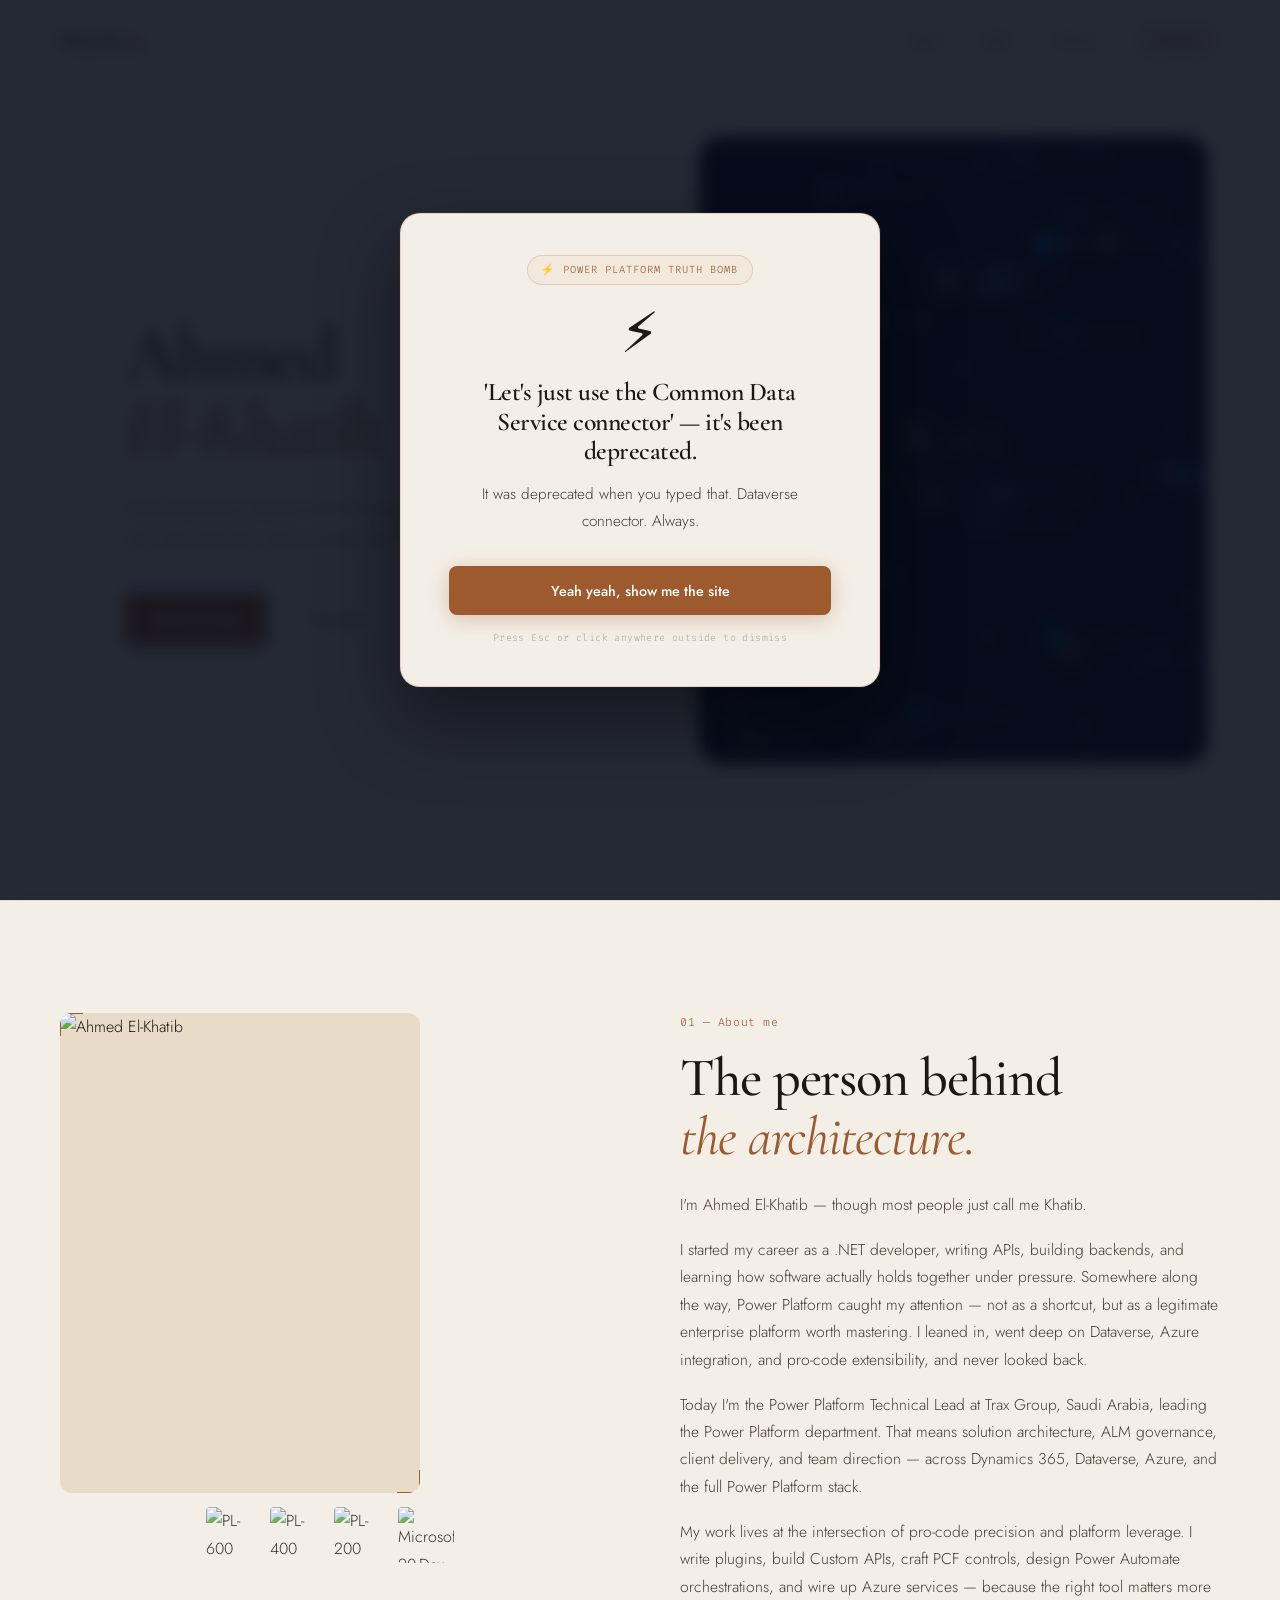
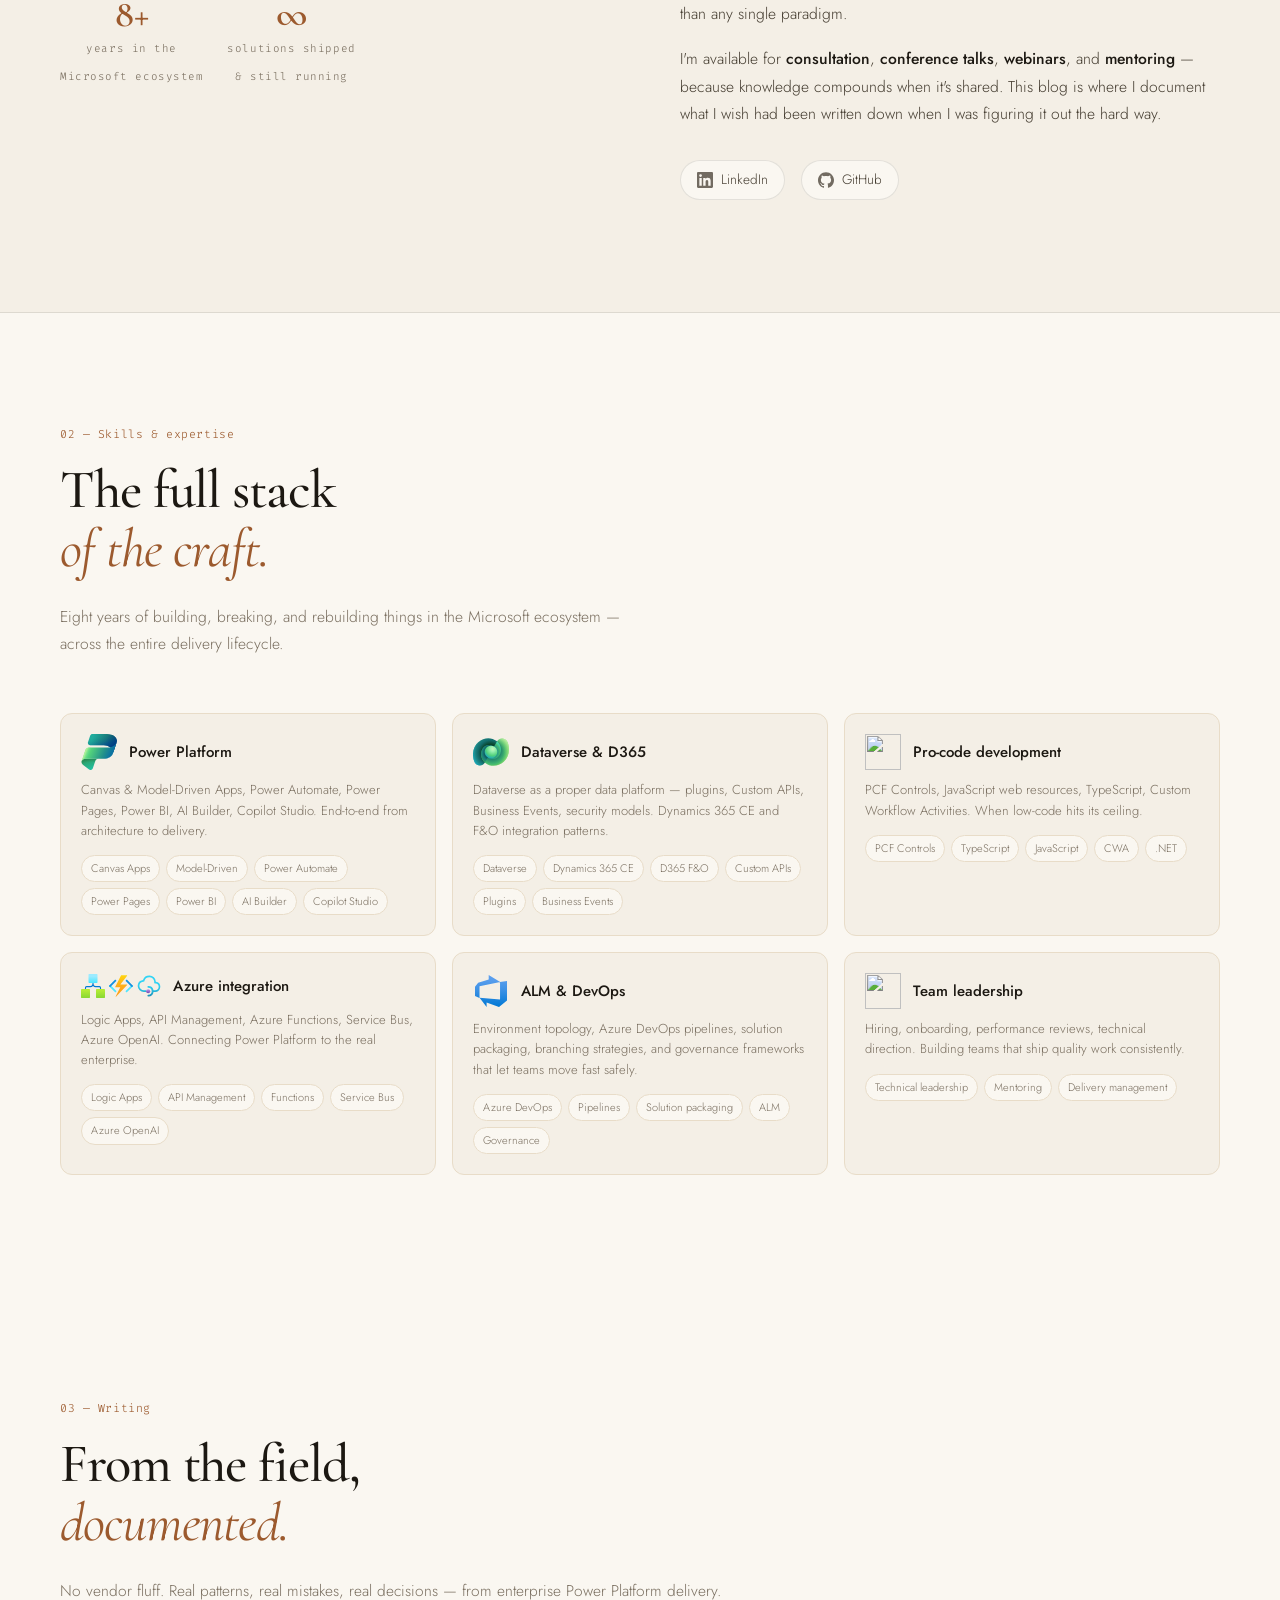
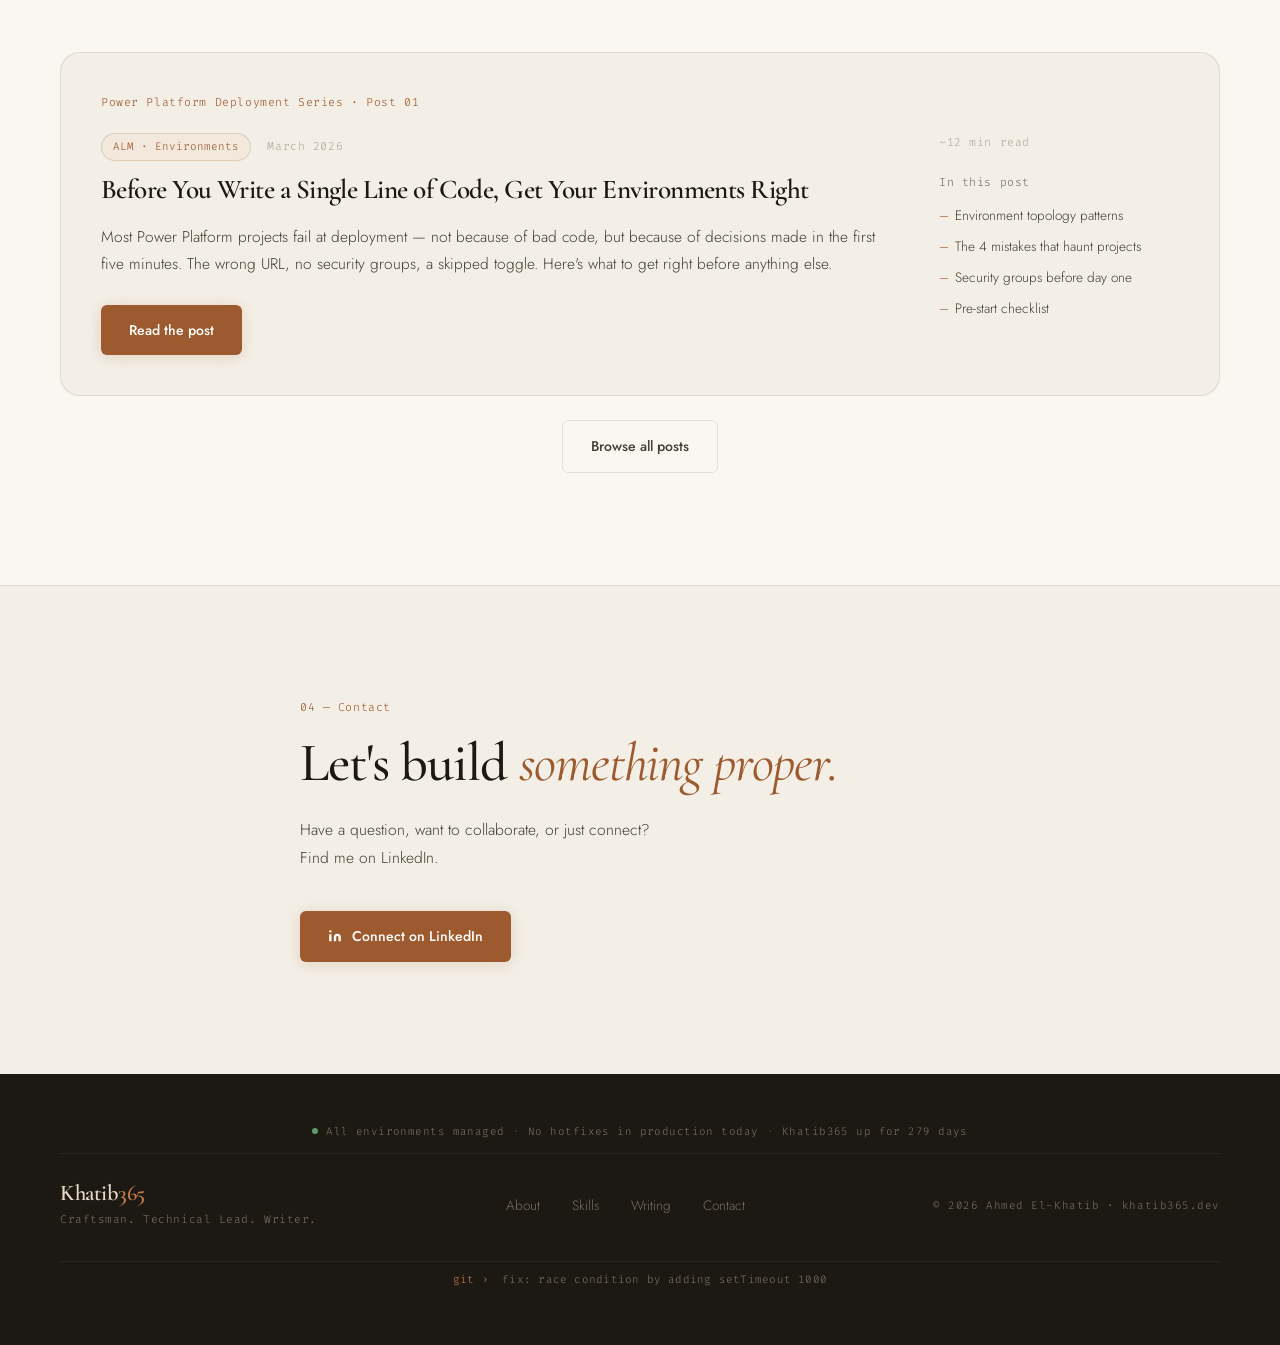
==== commit ba92f679: "Fix layout, icon quality, and rewrite blog index - Fix SVG icons: remove hardcoded 18px dimensions, " ====
--- a/index.html
+++ b/index.html
@@ -52,7 +52,7 @@
         </p>
         <div class="hero-ctas">
           <a href="blog/index.html" class="btn btn-primary">Read the blog</a>
-          <a href="#contact" class="btn btn-secondary">Let's talk</a>
+          <a href="#contact" class="btn btn-secondary">Connect</a>
         </div>
       </div>
       <div class="hero-scroll-hint code">scroll to explore ↓</div>
@@ -85,21 +85,21 @@
              target="_blank" rel="noopener"
              title="PL-600 · Power Platform Solution Architect Expert"
              class="cert-badge-link">
-            <img src="assets/badges/pl-600.png"
+            <img src="assets/badges/pl-600.svg"
                  alt="PL-600 Solution Architect Expert" class="cert-badge-sm"/>
           </a>
           <a href="https://learn.microsoft.com/api/credentials/share/en-us/AhmedAlKhatib-3677/D34D599CFDBF6377?sharingId=2257967D874B4C02"
              target="_blank" rel="noopener"
              title="PL-400 · Power Platform Developer Associate"
              class="cert-badge-link">
-            <img src="assets/badges/pl-400.png"
+            <img src="assets/badges/pl-400.svg"
                  alt="PL-400 Developer Associate" class="cert-badge-sm"/>
           </a>
           <a href="https://learn.microsoft.com/api/credentials/share/en-us/AhmedAlKhatib-3677/E5BAD49520B77A10?sharingId=2257967D874B4C02"
              target="_blank" rel="noopener"
              title="PL-200 · Power Platform Functional Consultant Associate"
              class="cert-badge-link">
-            <img src="assets/badges/pl-200.png"
+            <img src="assets/badges/pl-200.svg"
                  alt="PL-200 Functional Consultant Associate" class="cert-badge-sm"/>
           </a>
           <a href="https://images.credly.com/images/bc024918-d75f-4965-ba36-97876f0953e9/blob"
@@ -178,7 +178,7 @@
   <section class="skills" id="skills">
     <div class="section-container section-container--full">
       <div class="skills-header">
-        <p class="section-eyebrow code">03 — Skills &amp; expertise</p>
+        <p class="section-eyebrow code">02 — Skills &amp; expertise</p>
         <h2 class="section-title">The full stack<br /><em>of the craft.</em></h2>
         <p class="skills-intro">
           Eight years of building, breaking, and rebuilding things in the Microsoft ecosystem
@@ -272,7 +272,7 @@
   <section class="blog" id="blog">
     <div class="section-container section-container--full">
       <div class="blog-header">
-        <p class="section-eyebrow code">04 — Writing</p>
+        <p class="section-eyebrow code">03 — Writing</p>
         <h2 class="section-title">From the field,<br /><em>documented.</em></h2>
         <p class="blog-intro">
           No vendor fluff. Real patterns, real mistakes, real decisions — from enterprise Power Platform delivery.
@@ -324,8 +324,8 @@
   <section class="contact" id="contact">
     <div class="contact-container">
       <div class="contact-header">
-        <p class="section-eyebrow code">05 — Contact</p>
-        <h2 class="section-title">Let's build<br /><em>something proper.</em></h2>
+        <p class="section-eyebrow code">04 — Contact</p>
+        <h2 class="section-title">Let's build <em>something proper.</em></h2>
         <p class="contact-body">
           Have a question, want to collaborate, or just connect? Find me on LinkedIn.
         </p>
--- a/css/style.css
+++ b/css/style.css
@@ -38,7 +38,7 @@
 
 /* ── RESET ── */
 *, *::before, *::after { box-sizing: border-box; margin: 0; padding: 0; }
-html { scroll-behavior: smooth; font-size: 16px; }
+html { scroll-behavior: smooth; font-size: 16px; overflow-x: hidden; max-width: 100%; }
 body {
   background: var(--canvas);
   color: var(--ink);
@@ -61,7 +61,7 @@
 .nav {
   position: fixed; top: 0; left: 0; right: 0; z-index: 200;
   display: flex; align-items: center; justify-content: space-between;
-  padding: 1.3rem 3rem;
+  padding: 1.3rem max(3rem, calc((100% - var(--max-w)) / 2));
   background: rgba(250,247,241,0.9);
   backdrop-filter: blur(20px) saturate(1.2);
   border-bottom: 1px solid var(--rule-light);
@@ -1032,6 +1032,9 @@
   display: block;
   border-radius: 4px;
 }
+@media (max-width: 400px) {
+  .cert-badge-sm { width: 44px; height: 44px; }
+}
 
 .skill-icon-cluster {
   display: flex;
@@ -1069,6 +1072,7 @@
   align-items: center;
   gap: 12px;
   margin-bottom: 10px;
+  flex-wrap: wrap;
 }
 
 .skill-icon {
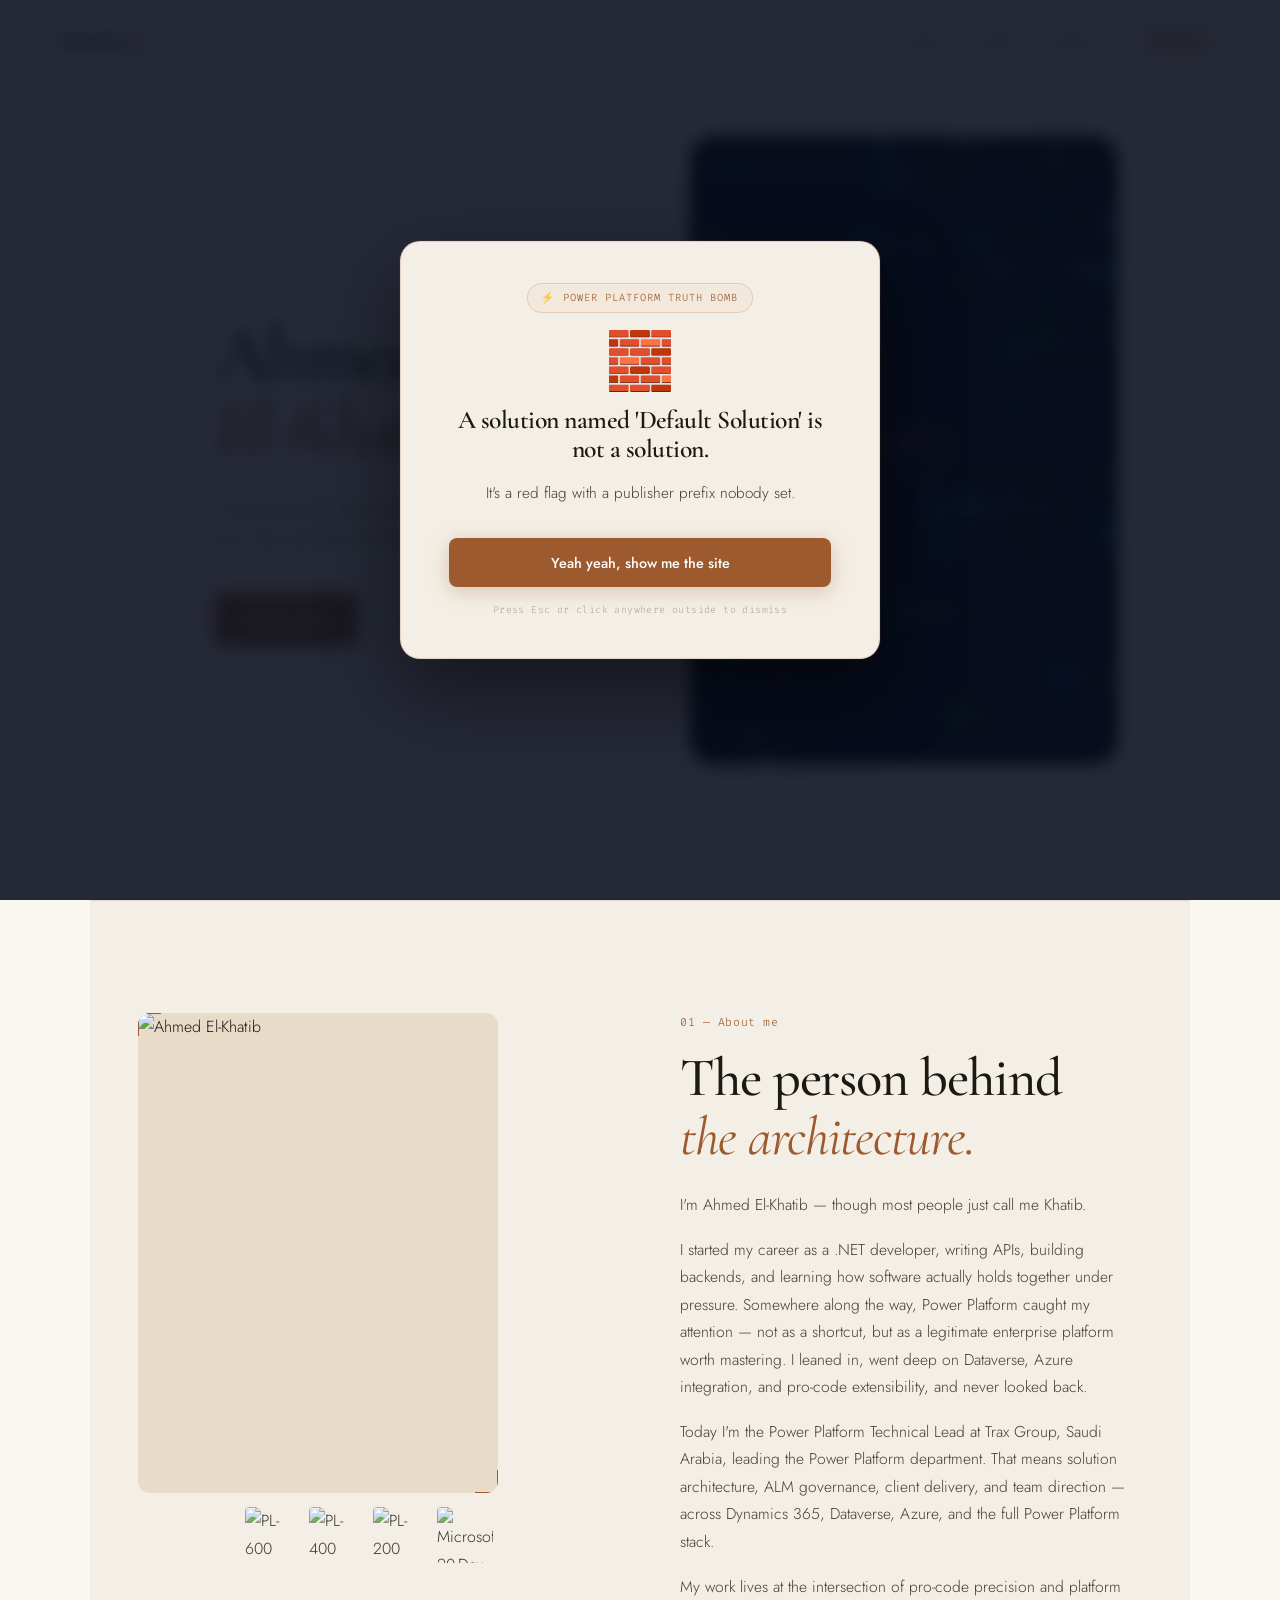
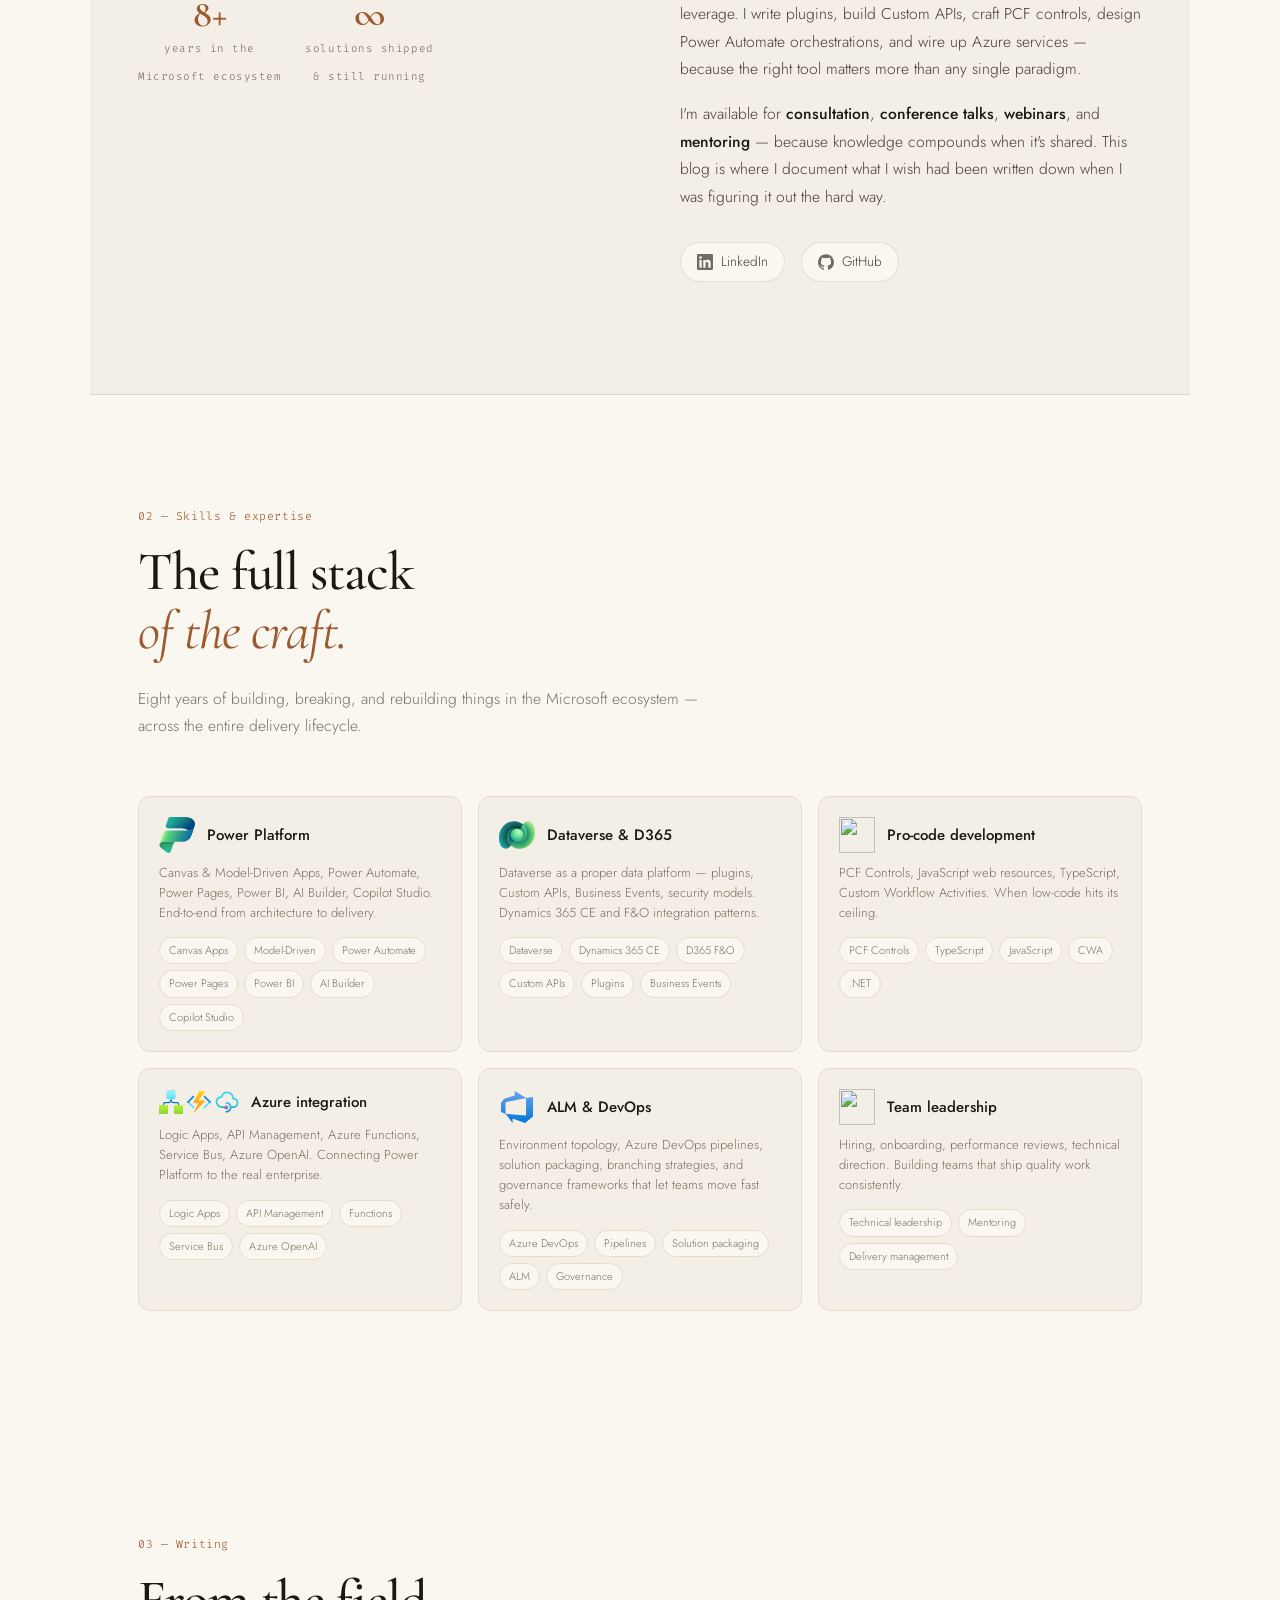
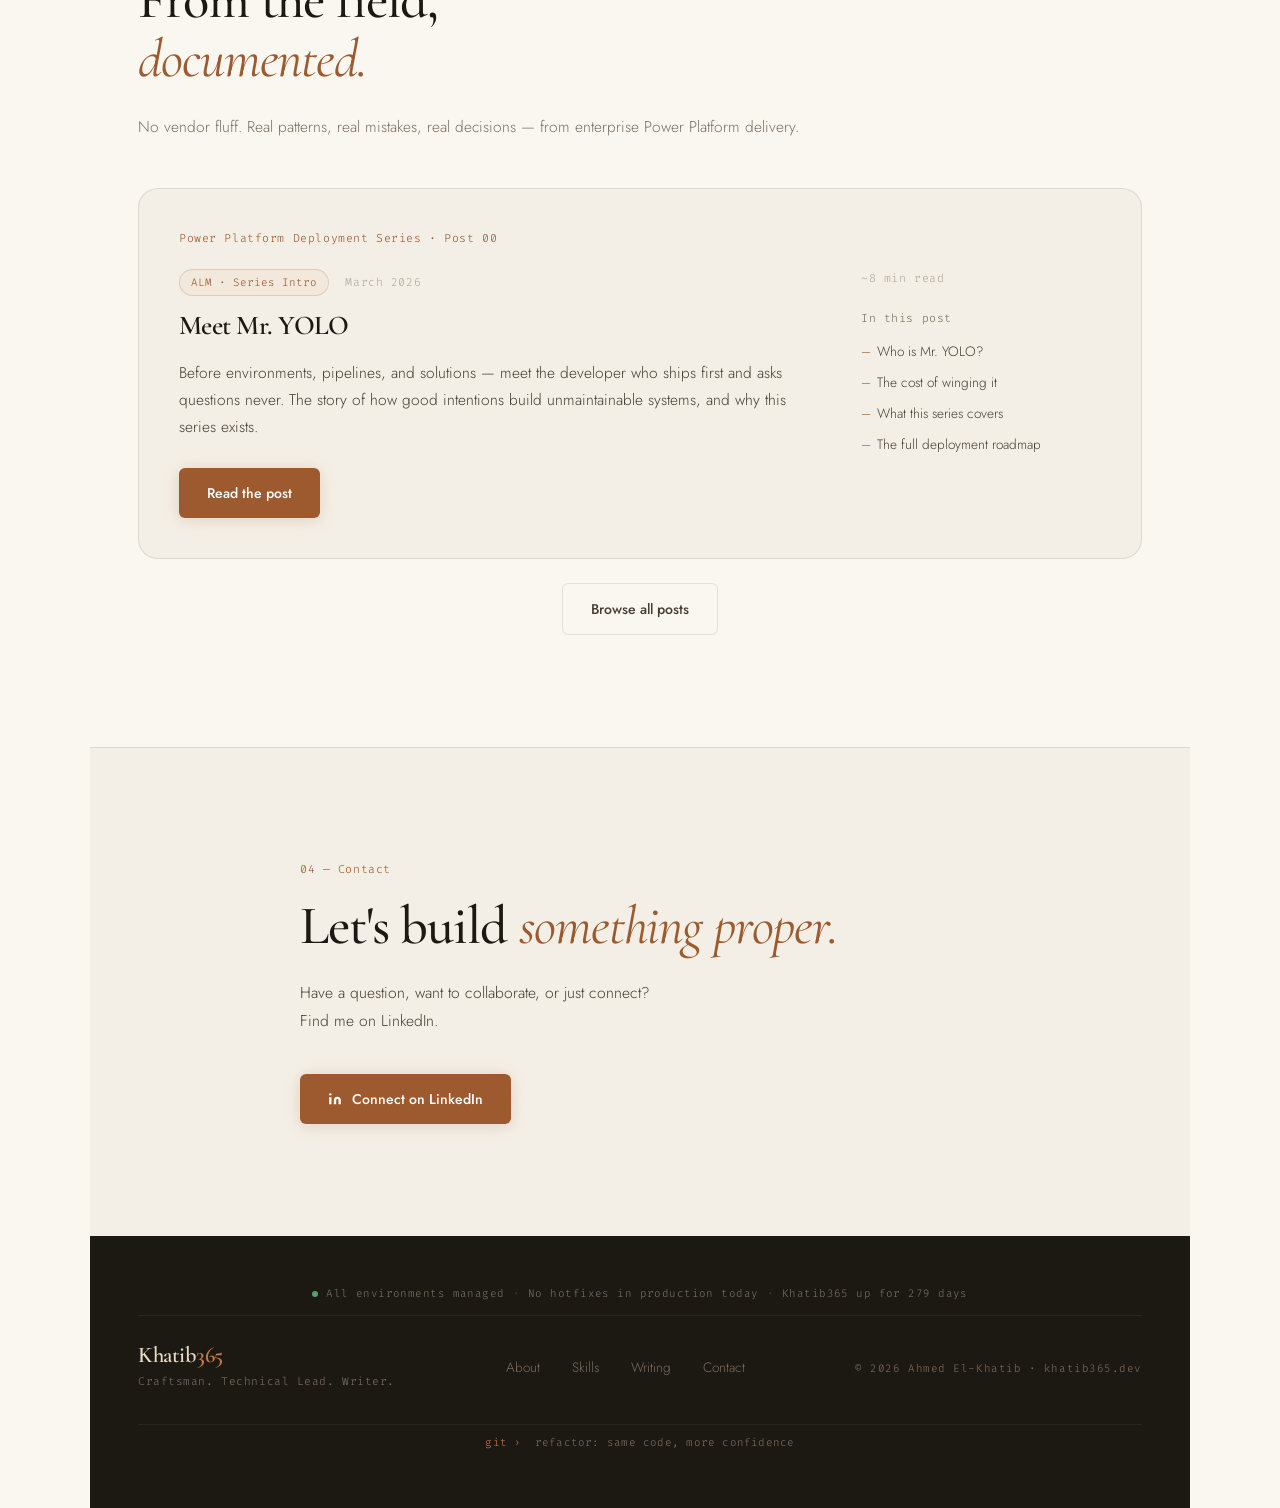
==== commit 6f16d33e: "Feature Post 00 on homepage and blog index, demote Post 01 to coming soon Co-Authored-By: Claude Son" ====
--- a/index.html
+++ b/index.html
@@ -280,34 +280,34 @@
       </div>
 
       <article class="blog-featured">
-        <div class="blog-featured-label code">Power Platform Deployment Series · Post 01</div>
+        <div class="blog-featured-label code">Power Platform Deployment Series · Post 00</div>
         <div class="blog-featured-inner">
           <div class="blog-featured-content">
             <div class="blog-post-meta">
-              <span class="blog-tag">ALM · Environments</span>
+              <span class="blog-tag">ALM · Series Intro</span>
               <span class="blog-date code">March 2026</span>
             </div>
             <h3 class="blog-featured-title">
-              <a href="blog/post1-environment-strategy.html" style="color:inherit;text-decoration:none;transition:color 0.2s;" onmouseover="this.style.color='var(--copper)'" onmouseout="this.style.color='inherit'">
-                Before You Write a Single Line of Code, Get Your Environments Right
+              <a href="blog/post0-mr-yolo.html" style="color:inherit;text-decoration:none;transition:color 0.2s;" onmouseover="this.style.color='var(--copper)'" onmouseout="this.style.color='inherit'">
+                Meet Mr. YOLO
               </a>
             </h3>
             <p class="blog-featured-body">
-              Most Power Platform projects fail at deployment — not because of bad code, but because
-              of decisions made in the first five minutes. The wrong URL, no security groups, a skipped
-              toggle. Here's what to get right before anything else.
+              Before environments, pipelines, and solutions — meet the developer who ships first
+              and asks questions never. The story of how good intentions build unmaintainable systems,
+              and why this series exists.
             </p>
-            <a href="blog/post1-environment-strategy.html" class="btn btn-primary">Read the post</a>
+            <a href="blog/post0-mr-yolo.html" class="btn btn-primary">Read the post</a>
           </div>
           <div class="blog-featured-aside">
-            <div class="blog-reading-time code">~12 min read</div>
+            <div class="blog-reading-time code">~8 min read</div>
             <div class="blog-topics">
               <p class="blog-topics-label code">In this post</p>
               <ul>
-                <li>Environment topology patterns</li>
-                <li>The 4 mistakes that haunt projects</li>
-                <li>Security groups before day one</li>
-                <li>Pre-start checklist</li>
+                <li>Who is Mr. YOLO?</li>
+                <li>The cost of winging it</li>
+                <li>What this series covers</li>
+                <li>The full deployment roadmap</li>
               </ul>
             </div>
           </div>
--- a/css/style.css
+++ b/css/style.css
@@ -1117,3 +1117,7 @@
 }
 
 i.skill-svg-icon { width: auto; height: auto; font-size: 28px; line-height: 1; }
+
+/* ═══════════════════ MAX-WIDTH CONSTRAINTS ═══════════════════ */
+section { max-width: 1100px; margin-left: auto; margin-right: auto; }
+footer  { max-width: 1100px; margin-left: auto; margin-right: auto; }
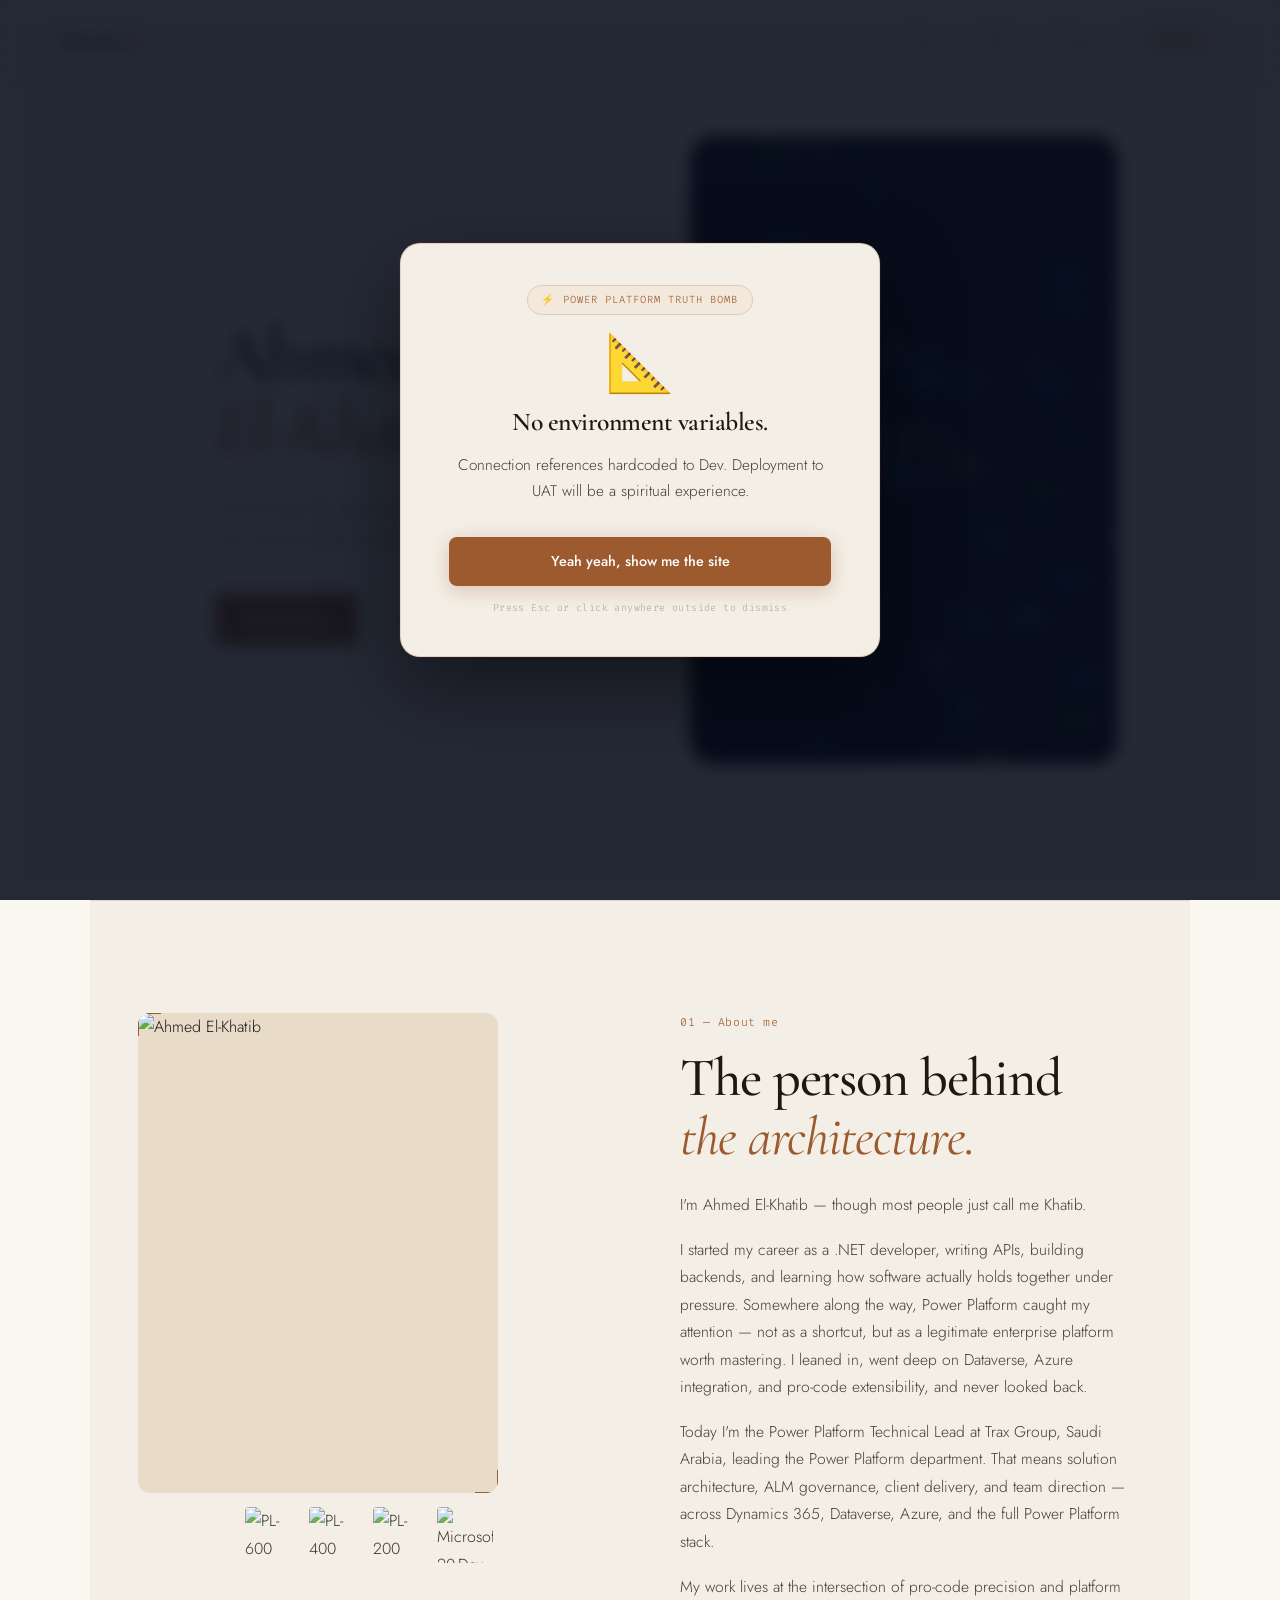
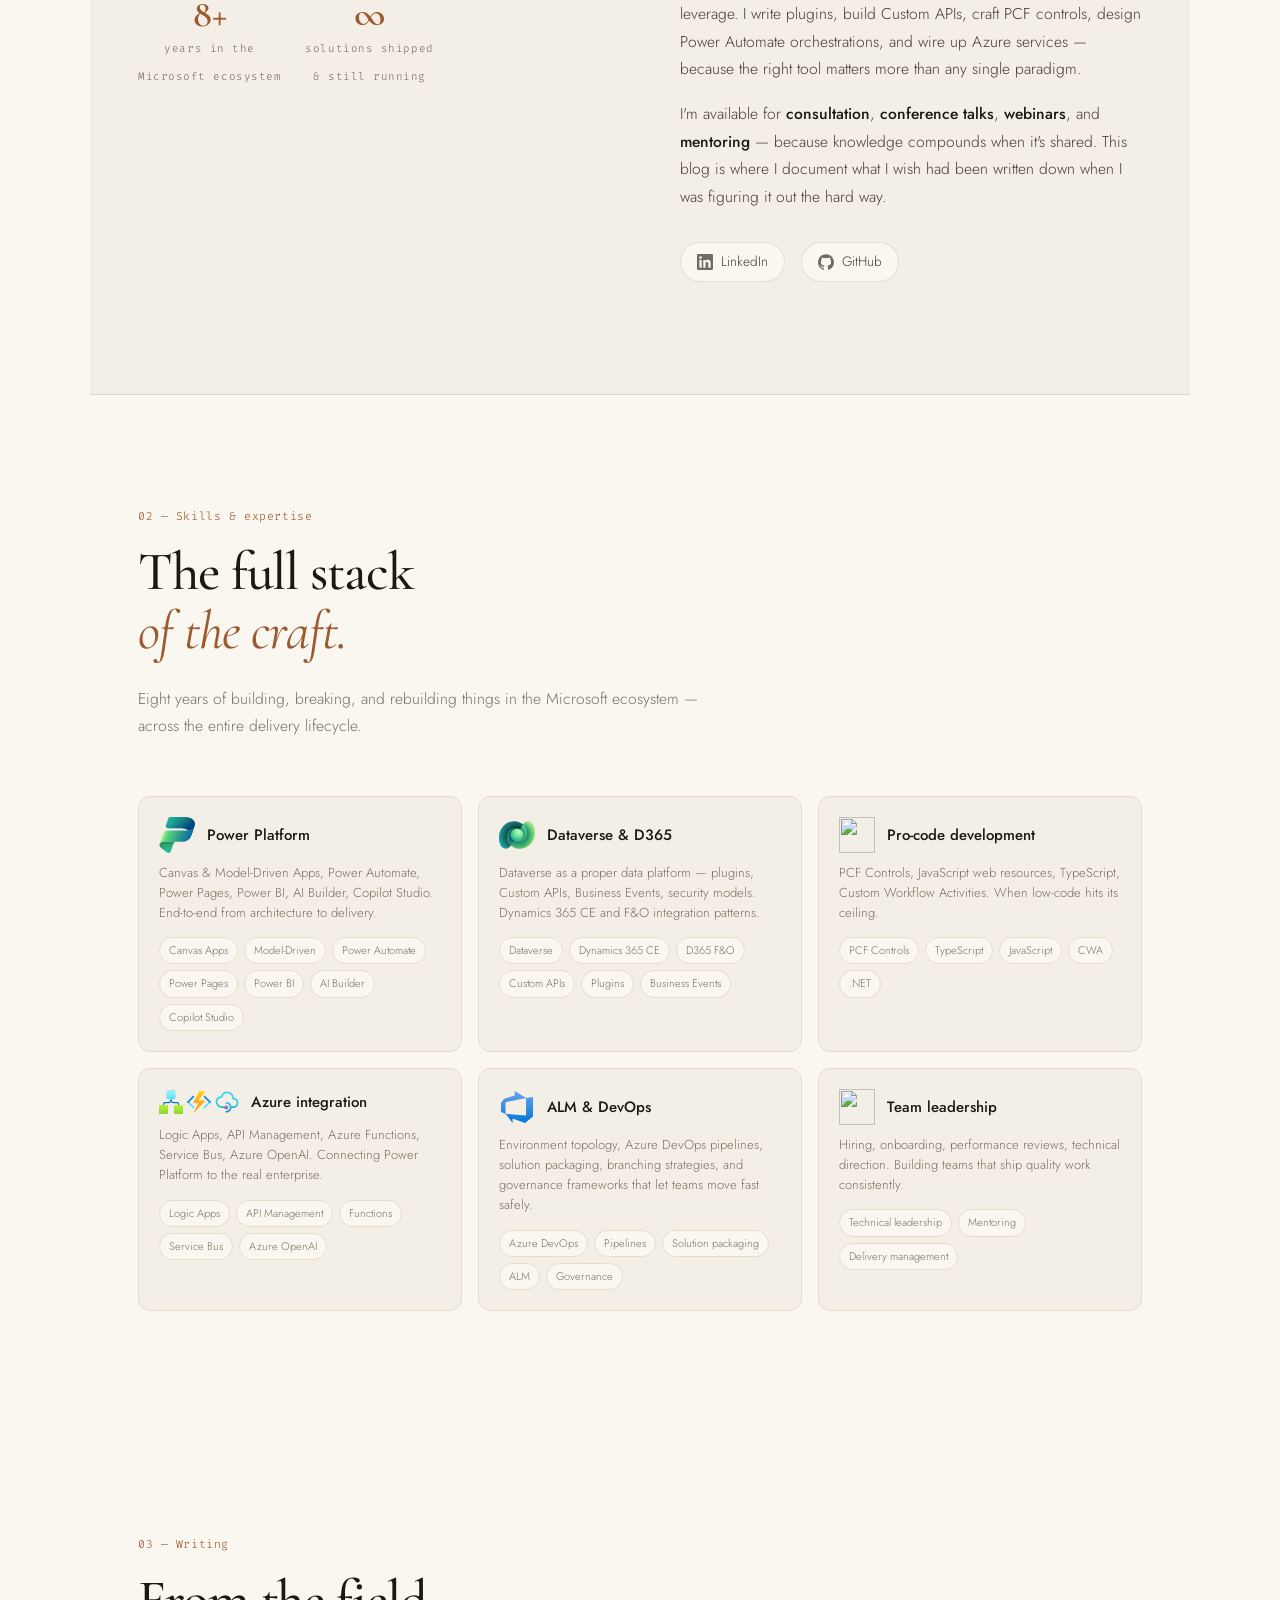
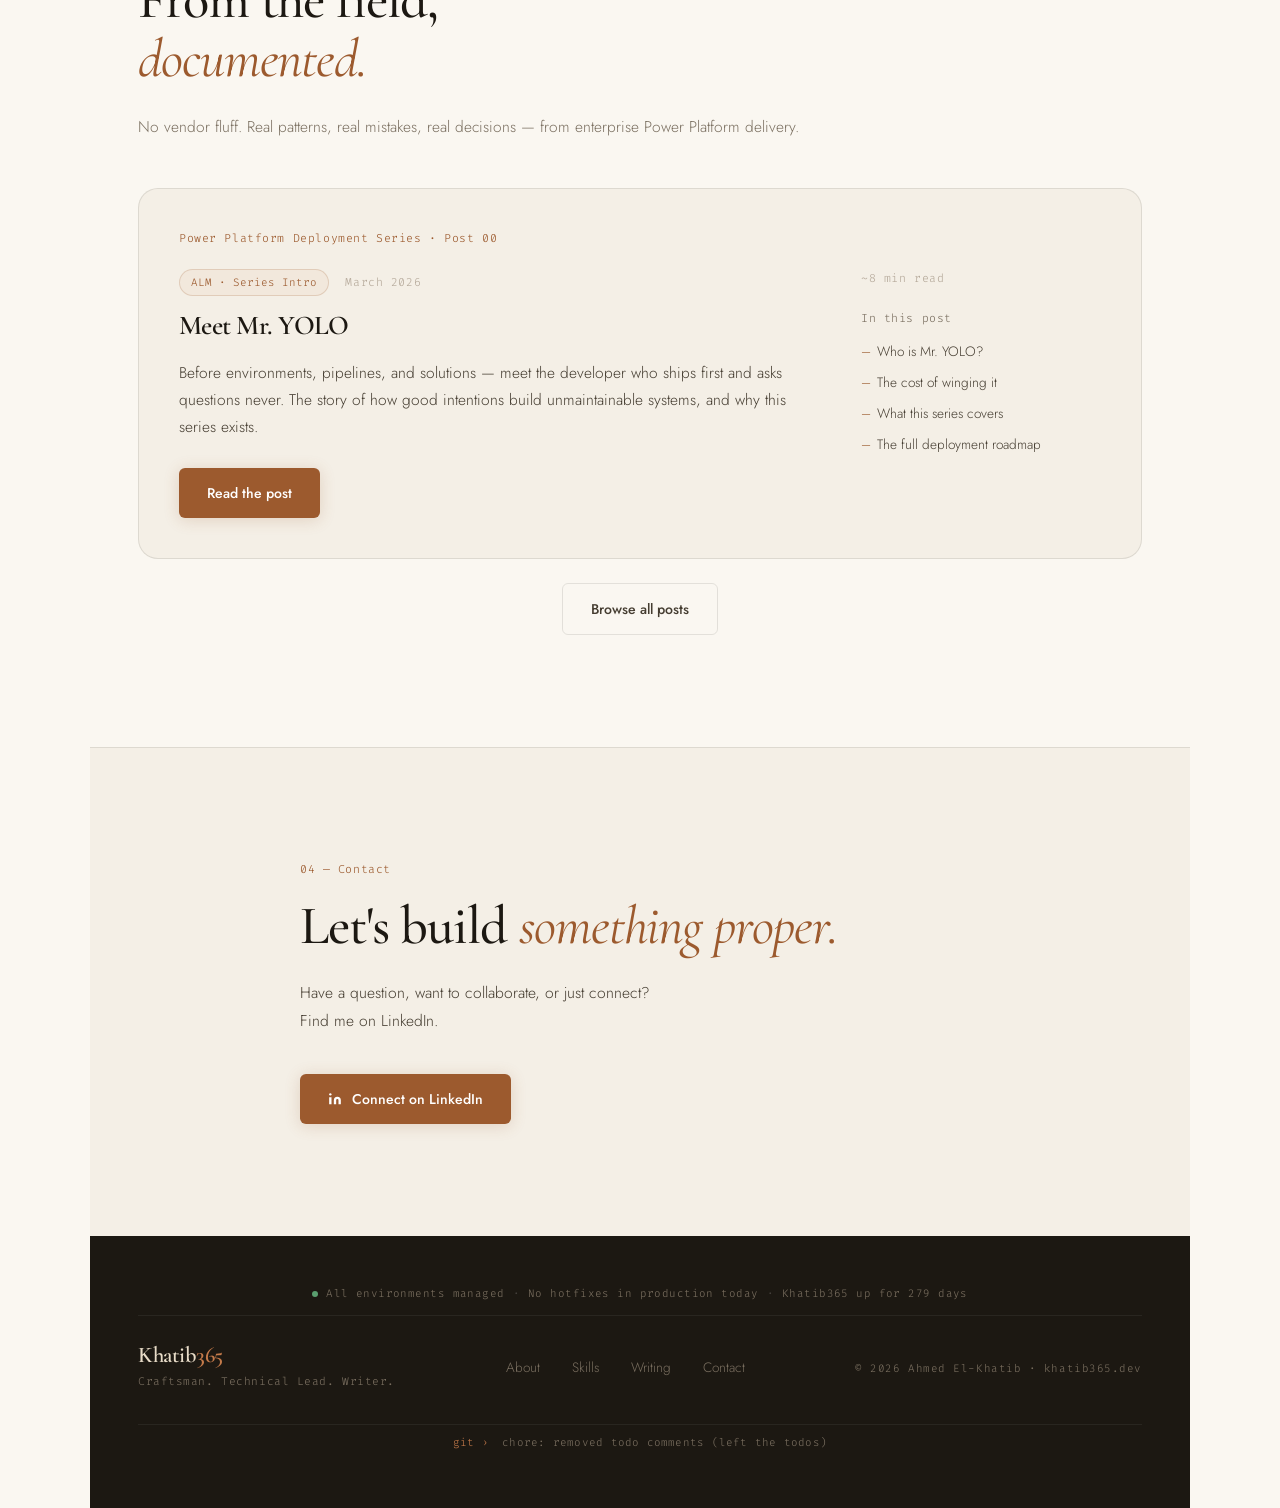
==== commit bd7d2b44: "Restructure repo to canonical folder and naming convention - Rename post0-mr-yolo.html → post00-mr-y" ====
--- a/index.html
+++ b/index.html
@@ -288,7 +288,7 @@
               <span class="blog-date code">March 2026</span>
             </div>
             <h3 class="blog-featured-title">
-              <a href="blog/post0-mr-yolo.html" style="color:inherit;text-decoration:none;transition:color 0.2s;" onmouseover="this.style.color='var(--copper)'" onmouseout="this.style.color='inherit'">
+              <a href="blog/post00-mr-yolo.html" style="color:inherit;text-decoration:none;transition:color 0.2s;" onmouseover="this.style.color='var(--copper)'" onmouseout="this.style.color='inherit'">
                 Meet Mr. YOLO
               </a>
             </h3>
@@ -297,7 +297,7 @@
               and asks questions never. The story of how good intentions build unmaintainable systems,
               and why this series exists.
             </p>
-            <a href="blog/post0-mr-yolo.html" class="btn btn-primary">Read the post</a>
+            <a href="blog/post00-mr-yolo.html" class="btn btn-primary">Read the post</a>
           </div>
           <div class="blog-featured-aside">
             <div class="blog-reading-time code">~8 min read</div>
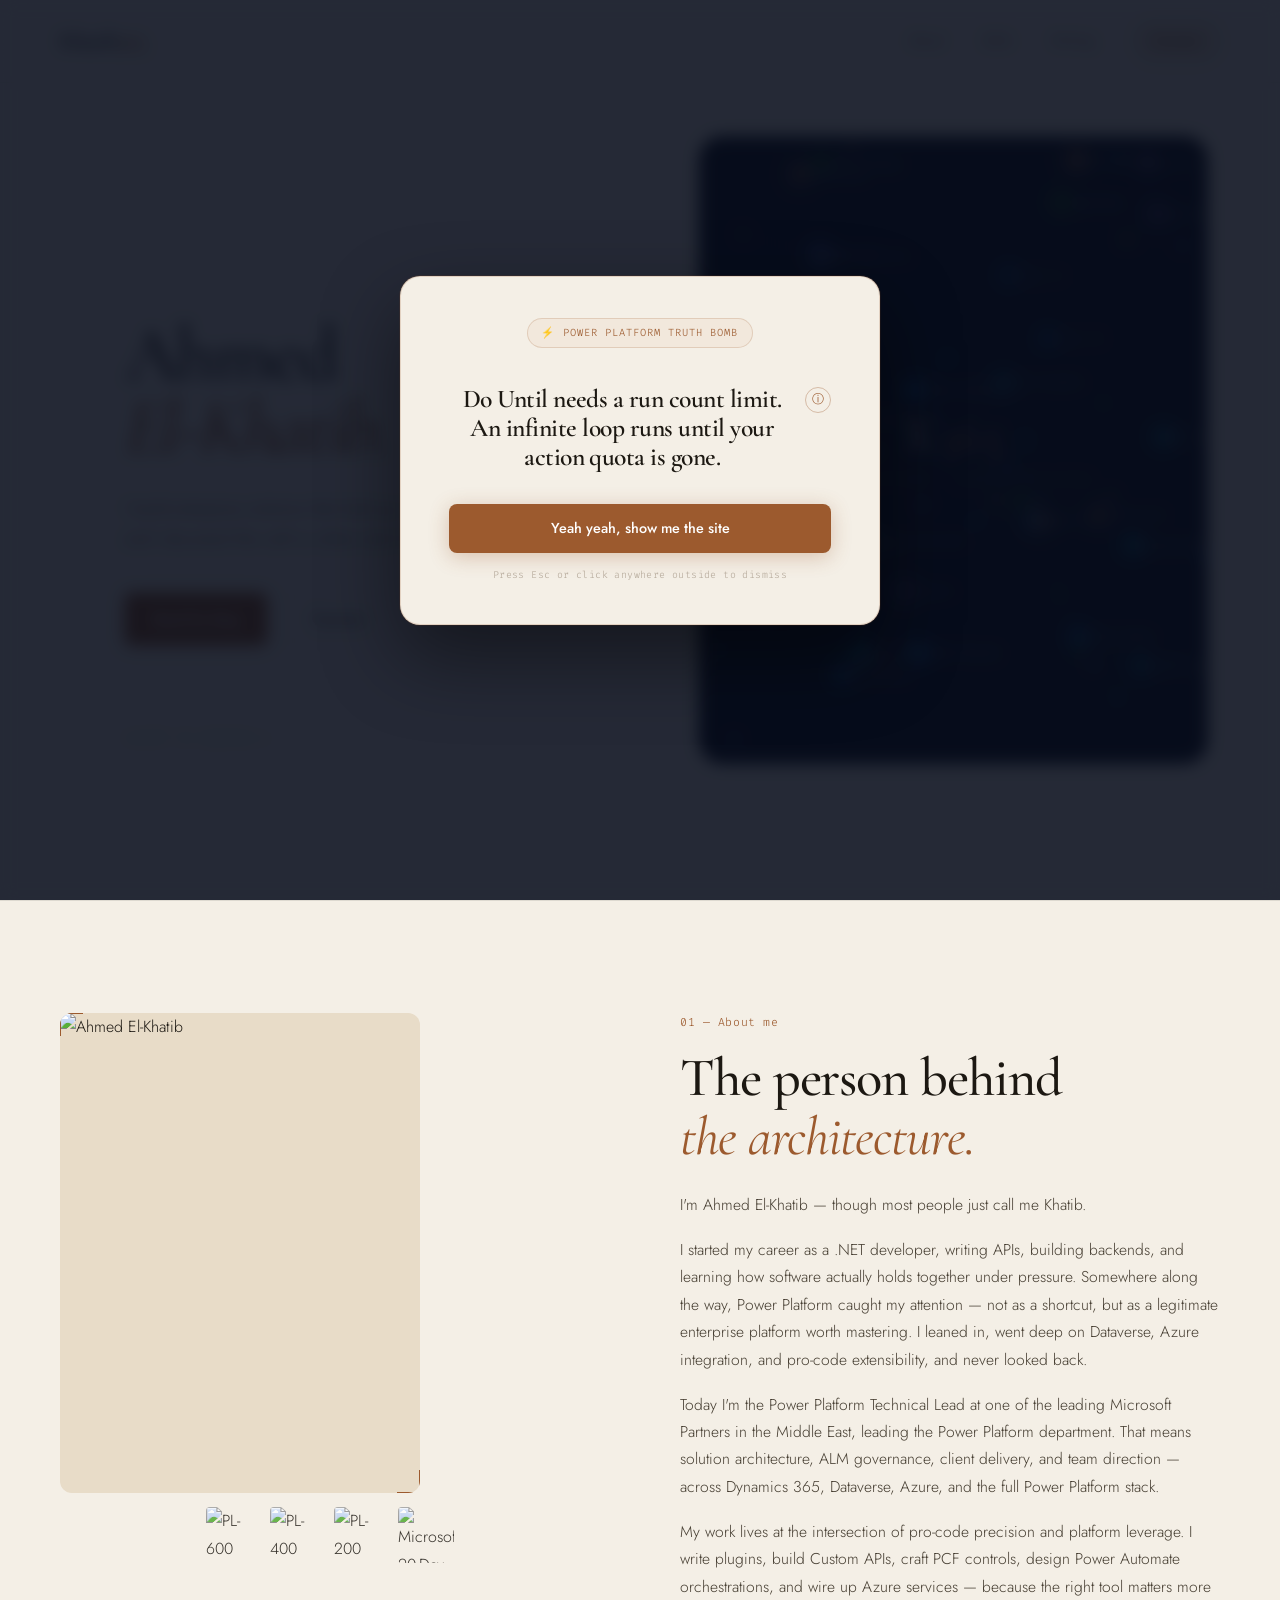
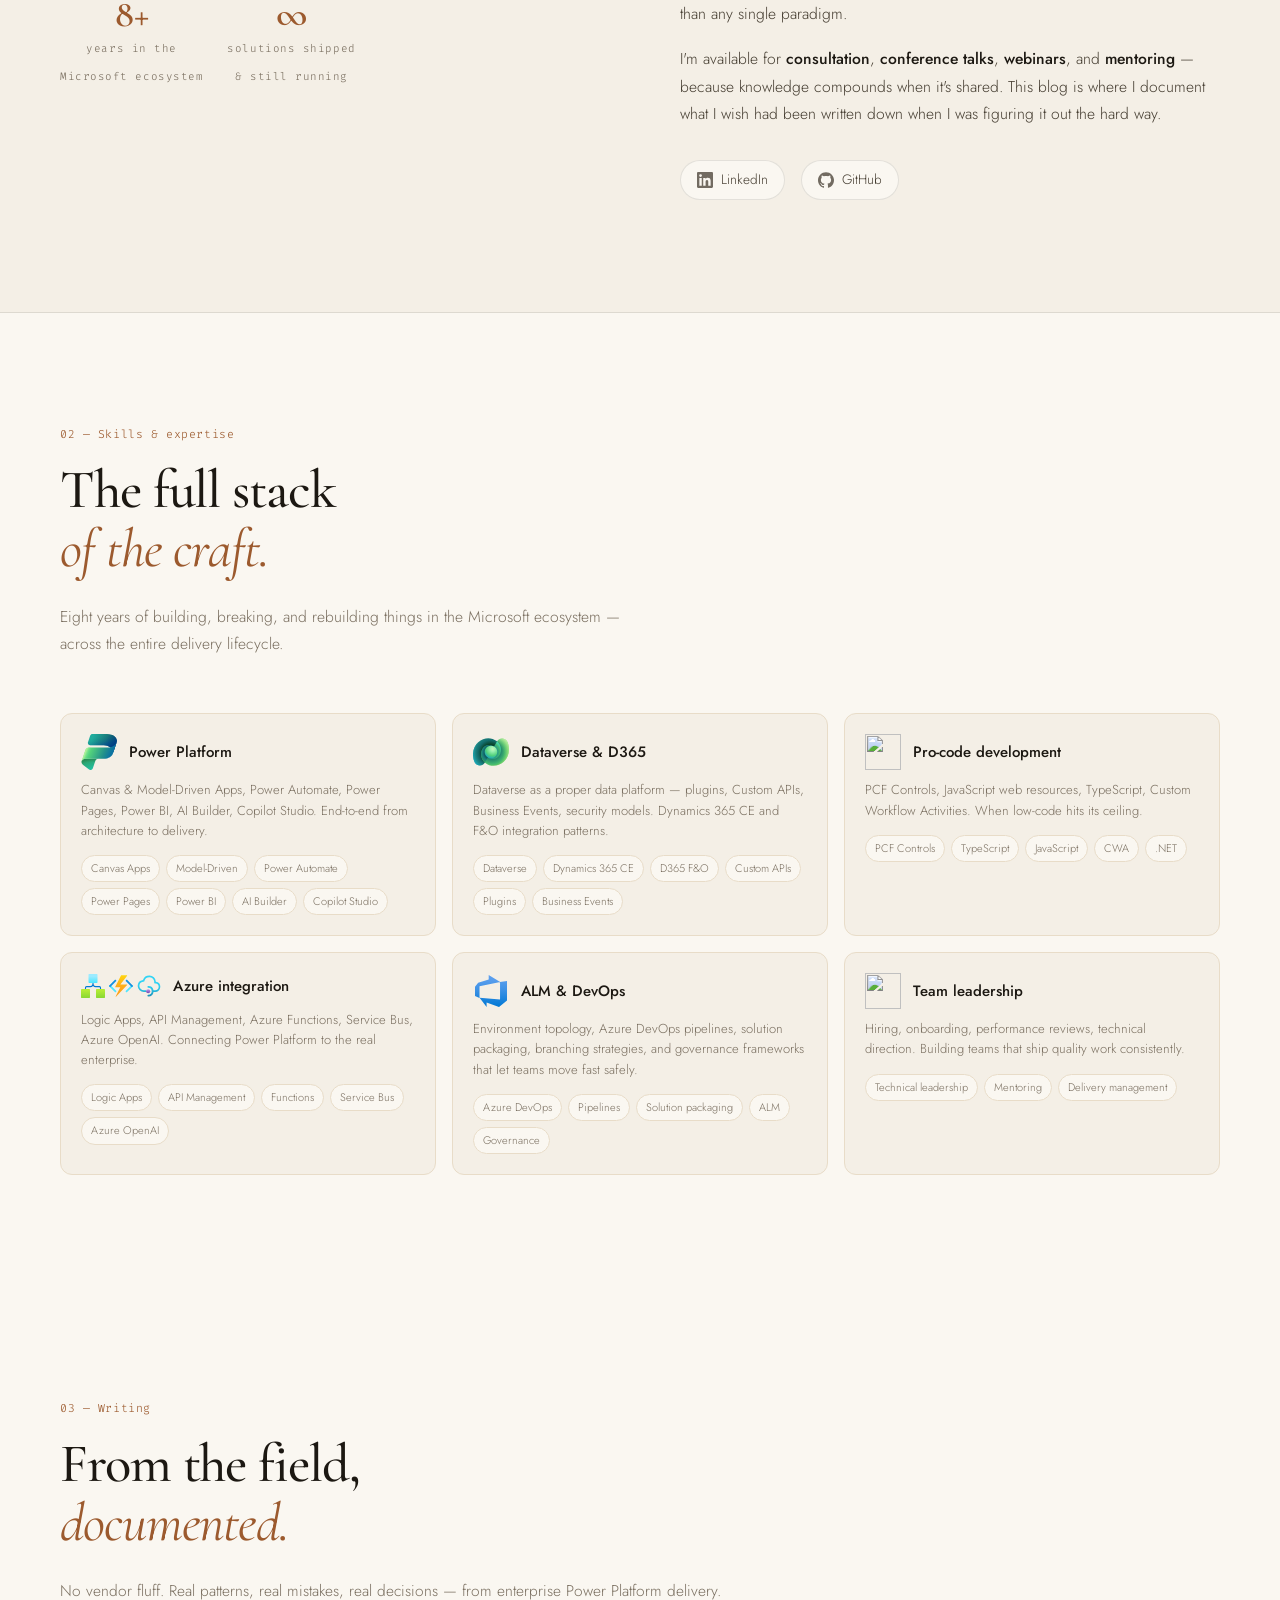
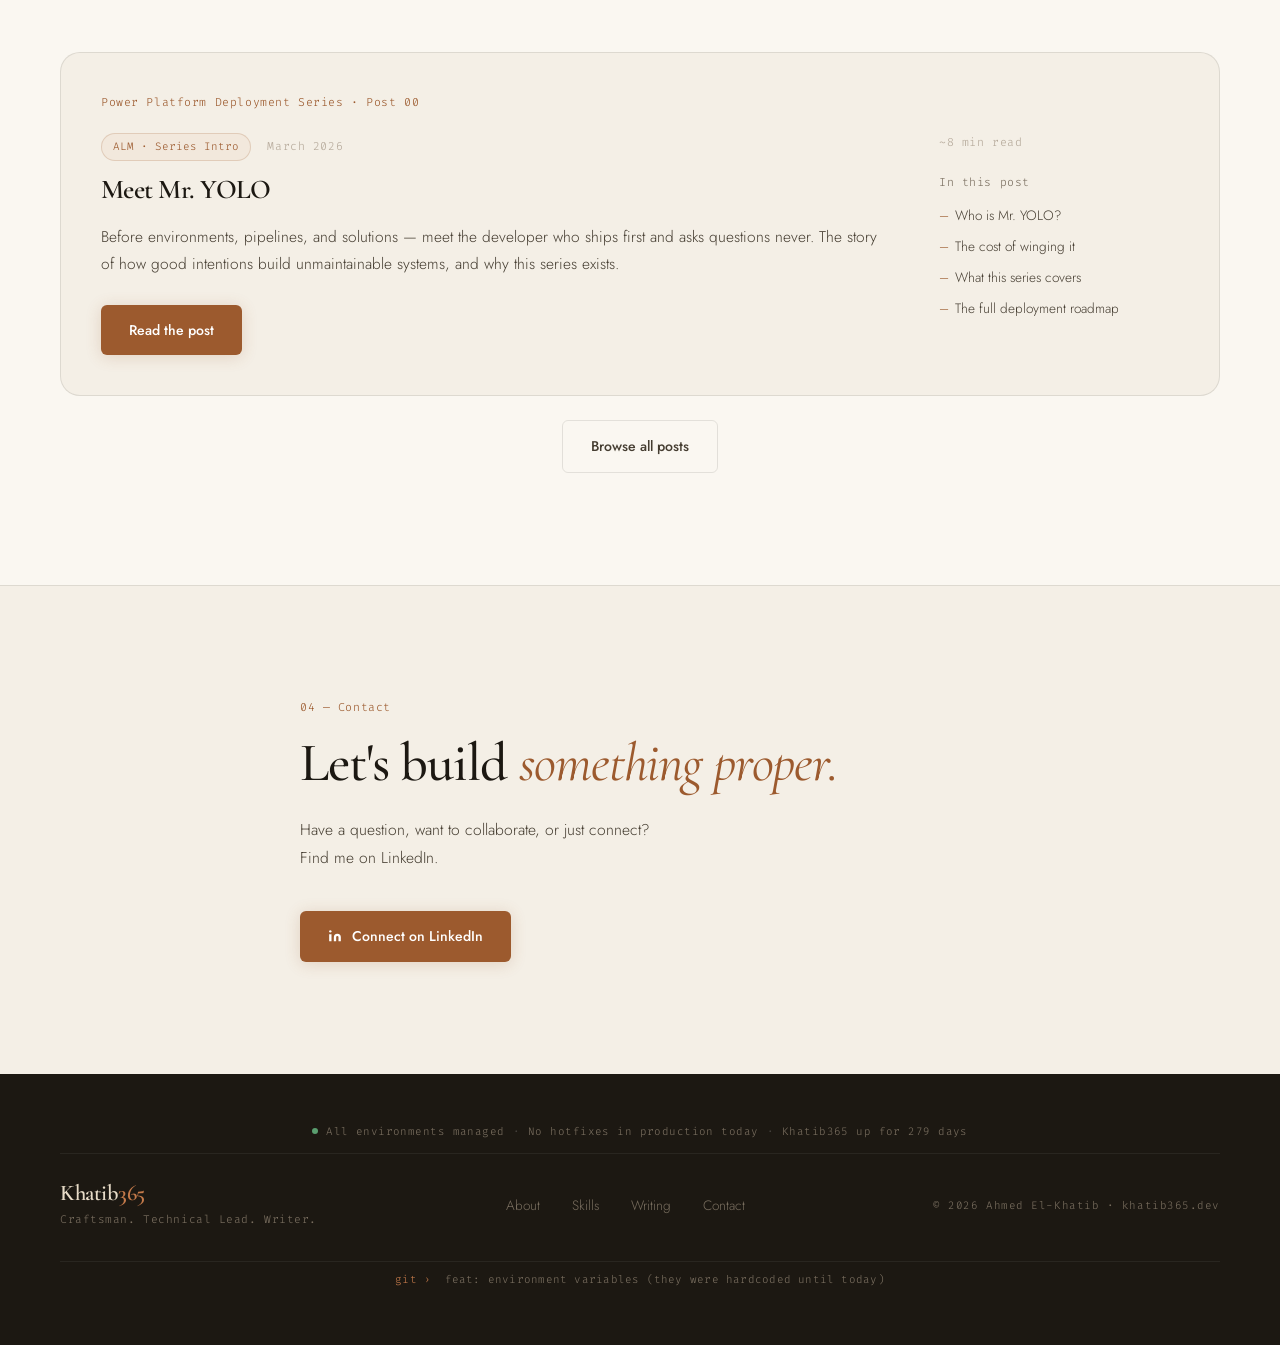
==== commit 2d4026ff: "Redesign blog cards, add series hero, and add truth bomb explanations - Blog cards: image-left flex " ====
--- a/index.html
+++ b/index.html
@@ -138,7 +138,7 @@
             pro-code extensibility, and never looked back.
           </p>
           <p>
-            Today I'm the Power Platform Technical Lead at Trax Group, Saudi Arabia, leading the
+            Today I'm the Power Platform Technical Lead at one of the leading Microsoft Partners in the Middle East, leading the
             Power Platform department. That means solution architecture, ALM governance, client
             delivery, and team direction — across Dynamics 365, Dataverse, Azure, and the full
             Power Platform stack.
@@ -396,7 +396,13 @@
     <div class="sardonic-card">
       <div class="sardonic-badge">⚡ Power Platform Truth Bomb</div>
       <div class="sardonic-emoji" id="sardonicEmoji"></div>
-      <h2 class="sardonic-title" id="sardonicTitle"></h2>
+      <div class="sardonic-title-wrap">
+        <h2 class="sardonic-title" id="sardonicTitle"></h2>
+        <button class="sardonic-info-btn" id="sardonicInfoBtn" aria-label="Why does this matter?" title="Why does this matter?">ⓘ</button>
+      </div>
+      <div class="sardonic-explanation" id="sardonicExplanation" hidden>
+        <p class="sardonic-explanation-text" id="sardonicExplanationText"></p>
+      </div>
       <p class="sardonic-body" id="sardonicBody"></p>
       <button class="sardonic-btn" id="sardonicDismiss">Yeah yeah, show me the site</button>
       <p class="sardonic-hint">Press Esc or click anywhere outside to dismiss</p>
--- a/css/style.css
+++ b/css/style.css
@@ -903,6 +903,24 @@
 }
 .sardonic-btn:hover { background: #875024; transform: translateY(-2px); box-shadow: 0 8px 28px rgba(156,90,46,0.4); }
 .sardonic-hint { font-family: var(--mono); font-size: 0.62rem; color: var(--ink-light); letter-spacing: 0.04em; }
+.sardonic-title-wrap { display: flex; align-items: flex-start; gap: 0.6rem; margin-bottom: 0.75rem; }
+.sardonic-title-wrap .sardonic-title { margin-bottom: 0; }
+.sardonic-info-btn {
+  flex-shrink: 0; margin-top: 0.2rem;
+  background: none; border: 1px solid rgba(156,90,46,0.35); border-radius: 50%;
+  width: 26px; height: 26px; color: var(--copper); font-size: 0.78rem;
+  cursor: pointer; transition: background 0.2s, border-color 0.2s;
+  display: flex; align-items: center; justify-content: center; line-height: 1;
+}
+.sardonic-info-btn:hover { background: rgba(156,90,46,0.14); border-color: var(--copper); }
+.sardonic-explanation {
+  background: rgba(156,90,46,0.09); border: 1px solid rgba(156,90,46,0.22);
+  border-radius: 8px; padding: 0.85rem 1rem; margin-bottom: 1rem;
+}
+.sardonic-explanation-text {
+  font-size: 0.84rem; color: rgba(228,218,205,0.78); line-height: 1.6;
+  margin: 0; font-style: italic;
+}
 
 /* ═══════════════════ HEALTH MODAL ═══════════════════ */
 .modal-overlay {
@@ -1117,7 +1135,3 @@
 }
 
 i.skill-svg-icon { width: auto; height: auto; font-size: 28px; line-height: 1; }
-
-/* ═══════════════════ MAX-WIDTH CONSTRAINTS ═══════════════════ */
-section { max-width: 1100px; margin-left: auto; margin-right: auto; }
-footer  { max-width: 1100px; margin-left: auto; margin-right: auto; }
